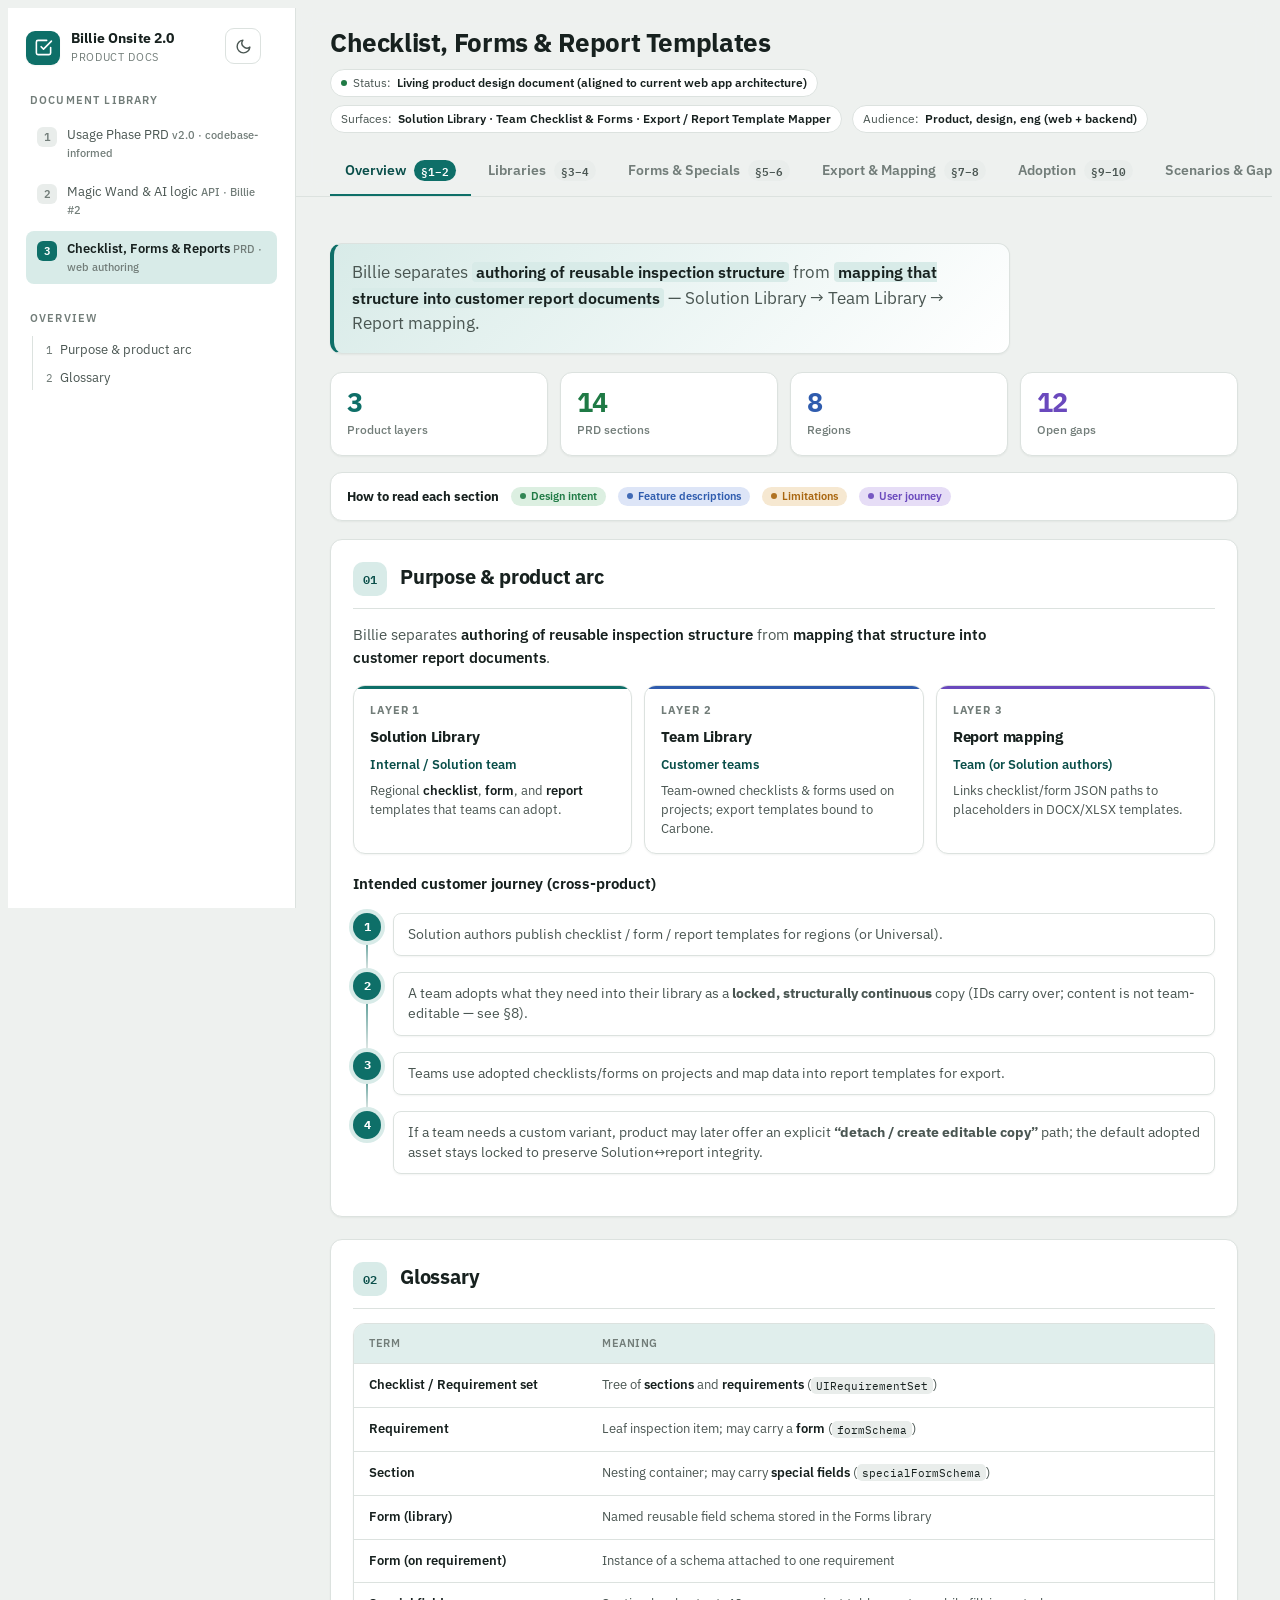
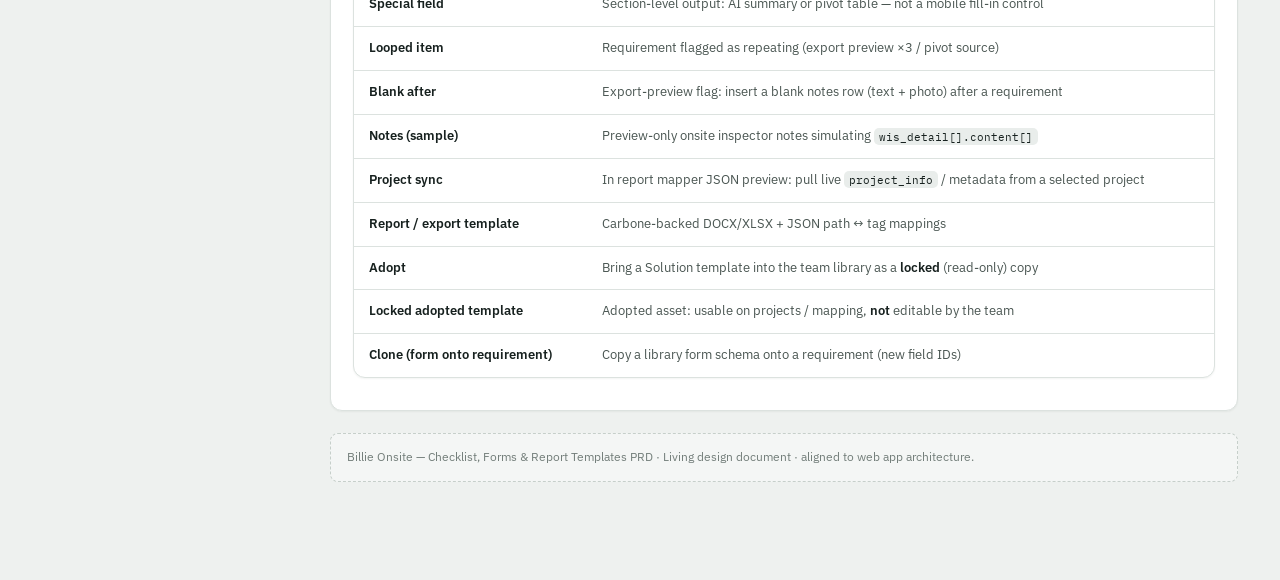
==== Checklist-Forms-Report-Templates-PRD.html @ 7c411087 "Add Checklist, Forms & Report Templates PRD with visual polish. Wire the new authoring PRD into the " ====
<!doctype html>
<html lang="en">
<head>
<meta charset="utf-8">
<meta name="viewport" content="width=device-width, initial-scale=1">
<title>Checklist, Forms &amp; Report Templates PRD — Billie Onsite</title>
<link rel="preconnect" href="https://fonts.googleapis.com">
<link rel="preconnect" href="https://fonts.gstatic.com" crossorigin>
<link rel="stylesheet" href="https://fonts.googleapis.com/css2?family=IBM+Plex+Sans:wght@400;500;600;700&family=IBM+Plex+Mono:wght@400;500;600&display=swap">
<style>
            :root {
                --ground: #eef1ef;
                --surface: #ffffff;
                --surface-2: #f4f6f5;
                --surface-3: #e9edeb;
                --ink: #17211f;
                --ink-2: #4a5652;
                --ink-3: #727d79;
                --border: #dce2df;
                --border-strong: #c6cfca;
                --accent: #0e6f68;
                --accent-ink: #0a4f4a;
                --accent-soft: #d8ebe8;
                --ok: #1f7a45;
                --ok-soft: #dcefe1;
                --warn: #a9660f;
                --warn-soft: #f6e8d1;
                --gap: #b1382f;
                --gap-soft: #f5dbd6;
                --future: #2f5cae;
                --future-soft: #dde5f7;
                --open: #6a49bd;
                --open-soft: #e6ddf6;
                --p0: #17211f;
                --p0-ink: #ffffff;
                --shadow: 0 1px 2px rgba(20, 30, 28, 0.06), 0 8px 24px -14px rgba(20, 30, 28, 0.22);
                --shadow-sm: 0 1px 2px rgba(20, 30, 28, 0.05);
                --radius: 12px;
                --radius-sm: 8px;
                --mono: "IBM Plex Mono", ui-monospace, SFMono-Regular, Menlo, monospace;
                --sans: "IBM Plex Sans", system-ui, -apple-system, Segoe UI, Roboto, sans-serif;
            }
            @media (prefers-color-scheme: dark) {
                :root:not([data-theme="light"]) {
                    --ground: #0d1312;
                    --surface: #141c1a;
                    --surface-2: #19221f;
                    --surface-3: #212c29;
                    --ink: #e9efec;
                    --ink-2: #a7b2ae;
                    --ink-3: #7b8681;
                    --border: #26312e;
                    --border-strong: #354441;
                    --accent: #43b9af;
                    --accent-ink: #7fd7cf;
                    --accent-soft: #123331;
                    --ok: #4fbf7d;
                    --ok-soft: #12281c;
                    --warn: #d69a3d;
                    --warn-soft: #2a1f0d;
                    --gap: #e06a60;
                    --gap-soft: #2c1512;
                    --future: #7099e8;
                    --future-soft: #121d31;
                    --open: #a488e6;
                    --open-soft: #1b1430;
                    --p0: #e9efec;
                    --p0-ink: #0d1312;
                    --shadow: 0 1px 2px rgba(0, 0, 0, 0.4), 0 10px 30px -16px rgba(0, 0, 0, 0.7);
                    --shadow-sm: 0 1px 2px rgba(0, 0, 0, 0.35);
                }
            }
            :root[data-theme="dark"] {
                --ground: #0d1312;
                --surface: #141c1a;
                --surface-2: #19221f;
                --surface-3: #212c29;
                --ink: #e9efec;
                --ink-2: #a7b2ae;
                --ink-3: #7b8681;
                --border: #26312e;
                --border-strong: #354441;
                --accent: #43b9af;
                --accent-ink: #7fd7cf;
                --accent-soft: #123331;
                --ok: #4fbf7d;
                --ok-soft: #12281c;
                --warn: #d69a3d;
                --warn-soft: #2a1f0d;
                --gap: #e06a60;
                --gap-soft: #2c1512;
                --future: #7099e8;
                --future-soft: #121d31;
                --open: #a488e6;
                --open-soft: #1b1430;
                --p0: #e9efec;
                --p0-ink: #0d1312;
                --shadow: 0 1px 2px rgba(0, 0, 0, 0.4), 0 10px 30px -16px rgba(0, 0, 0, 0.7);
                --shadow-sm: 0 1px 2px rgba(0, 0, 0, 0.35);
            }

            * {
                box-sizing: border-box;
            }
            body {
                background: var(--ground);
                color: var(--ink);
                font-family: var(--sans);
                line-height: 1.55;
                -webkit-font-smoothing: antialiased;
                font-size: 15px;
            }
            a {
                color: var(--accent-ink);
                text-decoration: none;
            }
            a:hover {
                text-decoration: underline;
            }
            :focus-visible {
                outline: 2px solid var(--accent);
                outline-offset: 2px;
                border-radius: 4px;
            }

            /* ---------- App shell ---------- */
            .app {
                display: grid;
                grid-template-columns: 288px minmax(0, 1fr);
                min-height: 100vh;
            }

            .sidebar {
                position: sticky;
                top: 0;
                height: 100vh;
                overflow: auto;
                background: var(--surface);
                border-right: 1px solid var(--border);
                padding: 22px 18px 40px;
                display: flex;
                flex-direction: column;
                gap: 26px;
            }
            .brand {
                display: flex;
                align-items: center;
                gap: 11px;
            }
            .brand__mark {
                width: 34px;
                height: 34px;
                border-radius: 9px;
                background: var(--accent);
                color: #fff;
                display: grid;
                place-items: center;
                flex: none;
                box-shadow: var(--shadow-sm);
            }
            .brand__mark svg {
                width: 19px;
                height: 19px;
            }
            .brand__name {
                font-weight: 700;
                font-size: 14px;
                letter-spacing: 0.01em;
                line-height: 1.2;
            }
            .brand__sub {
                font-size: 11px;
                color: var(--ink-3);
                letter-spacing: 0.06em;
                text-transform: uppercase;
                margin-top: 2px;
            }

            .rail-label {
                font-size: 10.5px;
                letter-spacing: 0.11em;
                text-transform: uppercase;
                color: var(--ink-3);
                font-weight: 600;
                margin: 0 0 9px 4px;
            }

            .doc-list {
                list-style: none;
                margin: 0;
                padding: 0;
                display: flex;
                flex-direction: column;
                gap: 4px;
            }
            .doc-item {
                display: flex;
                gap: 10px;
                align-items: flex-start;
                padding: 9px 11px;
                border-radius: var(--radius-sm);
                color: var(--ink-2);
                font-size: 13px;
                line-height: 1.35;
                cursor: default;
            }
            .doc-item.is-active {
                background: var(--accent-soft);
                color: var(--ink);
                font-weight: 600;
            }
            .doc-item.is-active .doc-item__idx {
                background: var(--accent);
                color: #fff;
            }
            .doc-item.is-placeholder {
                color: var(--ink-3);
                opacity: 0.75;
            }
            .doc-item__idx {
                width: 20px;
                height: 20px;
                border-radius: 6px;
                background: var(--surface-3);
                color: var(--ink-3);
                font-size: 11px;
                font-weight: 600;
                display: grid;
                place-items: center;
                flex: none;
                margin-top: 1px;
            }
            .doc-item__meta {
                font-size: 11px;
                color: var(--ink-3);
                font-weight: 500;
                margin-top: 2px;
            }

            .outline {
                list-style: none;
                margin: 0;
                padding: 0;
                display: flex;
                flex-direction: column;
                gap: 1px;
                border-left: 1px solid var(--border);
                margin-left: 6px;
            }
            .outline a {
                display: block;
                padding: 5px 12px;
                font-size: 12.5px;
                color: var(--ink-2);
                border-left: 2px solid transparent;
                margin-left: -1px;
                line-height: 1.35;
            }
            .outline a:hover {
                color: var(--ink);
                text-decoration: none;
            }
            .outline a.is-current {
                color: var(--accent-ink);
                border-left-color: var(--accent);
                font-weight: 600;
            }
            .outline a .o-num {
                color: var(--ink-3);
                font-family: var(--mono);
                font-size: 11px;
                margin-right: 7px;
            }

            /* ---------- Main column ---------- */
            .main {
                min-width: 0;
                display: flex;
                flex-direction: column;
            }
            .topbar {
                position: sticky;
                top: 0;
                z-index: 20;
                background: color-mix(in srgb, var(--ground) 82%, transparent);
                backdrop-filter: saturate(1.4) blur(10px);
                border-bottom: 1px solid var(--border);
            }
            .topbar__inner {
                max-width: 1080px;
                margin: 0 auto;
                padding: 20px 34px 0;
            }
            .doc-title {
                font-size: 26px;
                font-weight: 700;
                letter-spacing: -0.015em;
                line-height: 1.12;
                text-wrap: balance;
                margin: 0;
            }
            .doc-meta {
                display: flex;
                flex-wrap: wrap;
                gap: 8px 10px;
                margin-top: 12px;
                align-items: center;
            }
            .meta-chip {
                font-size: 11.5px;
                color: var(--ink-2);
                background: var(--surface);
                border: 1px solid var(--border);
                padding: 4px 10px;
                border-radius: 999px;
                display: inline-flex;
                gap: 6px;
                align-items: center;
            }
            .meta-chip b {
                color: var(--ink);
                font-weight: 600;
            }
            .meta-chip .dot {
                width: 6px;
                height: 6px;
                border-radius: 50%;
                background: var(--ok);
            }

            .theme-toggle {
                position: absolute;
                top: 20px;
                right: 34px;
                width: 36px;
                height: 36px;
                border-radius: 9px;
                border: 1px solid var(--border);
                background: var(--surface);
                color: var(--ink-2);
                cursor: pointer;
                display: grid;
                place-items: center;
            }
            .theme-toggle:hover {
                color: var(--ink);
                border-color: var(--border-strong);
            }
            .theme-toggle svg {
                width: 17px;
                height: 17px;
            }

            .tabs {
                display: flex;
                gap: 2px;
                max-width: 1080px;
                margin: 16px auto 0;
                padding: 0 34px;
                overflow-x: auto;
                scrollbar-width: none;
            }
            .tabs::-webkit-scrollbar {
                display: none;
            }
            .tab {
                appearance: none;
                background: none;
                border: none;
                font-family: inherit;
                cursor: pointer;
                white-space: nowrap;
                padding: 11px 15px 13px;
                font-size: 13.5px;
                font-weight: 600;
                color: var(--ink-3);
                border-bottom: 2.5px solid transparent;
                display: flex;
                align-items: center;
                gap: 8px;
            }
            .tab:hover {
                color: var(--ink-2);
            }
            .tab.is-active {
                color: var(--accent-ink);
                border-bottom-color: var(--accent);
            }
            .tab__badge {
                font-family: var(--mono);
                font-size: 10.5px;
                font-weight: 600;
                background: var(--surface-3);
                color: var(--ink-2);
                padding: 1px 7px;
                border-radius: 999px;
            }
            .tab.is-active .tab__badge {
                background: var(--accent);
                color: #fff;
            }

            .content {
                max-width: 1080px;
                margin: 0 auto;
                padding: 30px 34px 90px;
                width: 100%;
            }
            .panel {
                display: none;
                animation: fade 0.25s ease;
            }
            .panel.is-active {
                display: block;
            }
            @keyframes fade {
                from {
                    opacity: 0;
                    transform: translateY(4px);
                }
                to {
                    opacity: 1;
                    transform: none;
                }
            }
            @media (prefers-reduced-motion: reduce) {
                .panel,
                .panel.is-active {
                    animation: none;
                }
            }

            /* ---------- Section blocks ---------- */
            .sec {
                margin: 0 0 34px;
                scroll-margin-top: 150px;
            }
            .sec__head {
                display: flex;
                gap: 13px;
                align-items: baseline;
                margin-bottom: 6px;
            }
            .sec__num {
                font-family: var(--mono);
                font-size: 13px;
                font-weight: 600;
                color: var(--accent);
                flex: none;
                padding-top: 2px;
                min-width: 26px;
            }
            .sec h2 {
                font-size: 20px;
                font-weight: 700;
                letter-spacing: -0.01em;
                margin: 0;
                line-height: 1.2;
                text-wrap: balance;
            }
            .sec h3 {
                font-size: 15.5px;
                font-weight: 600;
                margin: 22px 0 8px;
                color: var(--ink);
                letter-spacing: -0.005em;
            }
            .sec h3 .h3num {
                font-family: var(--mono);
                font-size: 12px;
                color: var(--ink-3);
                margin-right: 8px;
            }
            .sec p {
                margin: 9px 0;
                color: var(--ink-2);
                max-width: 74ch;
            }
            .sec p strong,
            .sec li strong {
                color: var(--ink);
                font-weight: 600;
            }
            .sec ul {
                margin: 9px 0;
                padding-left: 20px;
                color: var(--ink-2);
                max-width: 74ch;
            }
            .sec ul li {
                margin: 5px 0;
            }
            .lead {
                font-size: 16px;
                color: var(--ink-2);
                max-width: 74ch;
            }
            em {
                color: var(--ink);
                font-style: normal;
                font-weight: 600;
                background: var(--accent-soft);
                padding: 0 4px;
                border-radius: 4px;
                font-size: 0.94em;
            }

            .divider {
                height: 1px;
                background: var(--border);
                border: none;
                margin: 34px 0;
            }

            /* callout */
            .callout {
                border: 1px solid var(--border);
                border-left: 3px solid var(--accent);
                background: var(--surface);
                border-radius: var(--radius-sm);
                padding: 13px 16px;
                margin: 14px 0;
                font-size: 13.5px;
                color: var(--ink-2);
            }
            .callout.is-warn {
                border-left-color: var(--warn);
            }
            .callout.is-open {
                border-left-color: var(--open);
            }
            .callout .co-label {
                font-size: 11px;
                letter-spacing: 0.08em;
                text-transform: uppercase;
                font-weight: 700;
                color: var(--ink);
                display: block;
                margin-bottom: 3px;
            }
            .callout.is-warn .co-label {
                color: var(--warn);
            }
            .callout.is-open .co-label {
                color: var(--open);
            }

            /* pills */
            .pill {
                display: inline-flex;
                align-items: center;
                gap: 5px;
                font-size: 11.5px;
                font-weight: 600;
                line-height: 1;
                padding: 4px 9px;
                border-radius: 999px;
                white-space: nowrap;
                font-family: var(--sans);
            }
            .pill::before {
                content: "";
                width: 6px;
                height: 6px;
                border-radius: 50%;
                background: currentColor;
                opacity: 0.9;
            }
            .pill--ok {
                background: var(--ok-soft);
                color: var(--ok);
            }
            .pill--warn {
                background: var(--warn-soft);
                color: var(--warn);
            }
            .pill--gap {
                background: var(--gap-soft);
                color: var(--gap);
            }
            .pill--future {
                background: var(--future-soft);
                color: var(--future);
            }
            .pill--open {
                background: var(--open-soft);
                color: var(--open);
            }
            .pill--neutral {
                background: var(--surface-3);
                color: var(--ink-2);
            }
            .pill--neutral::before {
                opacity: 0.5;
            }

            /* tables */
            .tbl-wrap {
                overflow-x: auto;
                border: 1px solid var(--border);
                border-radius: var(--radius);
                margin: 14px 0;
                background: var(--surface);
                box-shadow: var(--shadow-sm);
            }
            table {
                border-collapse: collapse;
                width: 100%;
                font-size: 13px;
                min-width: 520px;
            }
            thead th {
                text-align: left;
                font-weight: 600;
                font-size: 11px;
                letter-spacing: 0.05em;
                text-transform: uppercase;
                color: var(--ink-3);
                padding: 11px 15px;
                background: var(--surface-2);
                border-bottom: 1px solid var(--border);
                white-space: nowrap;
                position: sticky;
                top: 0;
            }
            tbody td {
                padding: 12px 15px;
                border-bottom: 1px solid var(--border);
                color: var(--ink-2);
                vertical-align: top;
                line-height: 1.45;
            }
            tbody tr:last-child td {
                border-bottom: none;
            }
            tbody tr:hover td {
                background: var(--surface-2);
            }
            td strong,
            td b {
                color: var(--ink);
                font-weight: 600;
            }
            .td-key {
                font-weight: 600;
                color: var(--ink);
                white-space: nowrap;
            }
            .num-cell {
                font-family: var(--mono);
                font-size: 12px;
                color: var(--ink-3);
                text-align: right;
                font-variant-numeric: tabular-nums;
            }
            code,
            .mono {
                font-family: var(--mono);
                font-size: 0.86em;
                background: var(--surface-3);
                padding: 1.5px 5px;
                border-radius: 5px;
                color: var(--ink);
                word-break: break-word;
            }
            td code {
                white-space: nowrap;
            }

            /* two-column target vs current */
            .tc-grid {
                display: grid;
                gap: 12px;
                grid-template-columns: repeat(auto-fit, minmax(240px, 1fr));
                margin: 14px 0;
            }
            .tc-box {
                border: 1px solid var(--border);
                border-radius: var(--radius-sm);
                padding: 13px 15px;
                background: var(--surface);
            }
            .tc-box h4 {
                margin: 0 0 7px;
                font-size: 11px;
                letter-spacing: 0.07em;
                text-transform: uppercase;
                color: var(--ink-3);
                font-weight: 700;
            }
            .tc-box.is-target {
                border-top: 2px solid var(--accent);
            }
            .tc-box.is-current {
                border-top: 2px solid var(--warn);
            }
            .tc-box p {
                margin: 0;
                font-size: 13px;
            }

            /* stat row */
            .stat-row {
                display: grid;
                gap: 12px;
                grid-template-columns: repeat(auto-fit, minmax(150px, 1fr));
                margin: 16px 0;
            }
            .stat {
                background: var(--surface);
                border: 1px solid var(--border);
                border-radius: var(--radius);
                padding: 15px 16px;
                box-shadow: var(--shadow-sm);
            }
            .stat__n {
                font-size: 27px;
                font-weight: 700;
                letter-spacing: -0.02em;
                line-height: 1;
                font-variant-numeric: tabular-nums;
            }
            .stat__l {
                font-size: 12px;
                color: var(--ink-3);
                margin-top: 6px;
                font-weight: 500;
            }
            .stat--ok .stat__n {
                color: var(--ok);
            }
            .stat--warn .stat__n {
                color: var(--warn);
            }
            .stat--gap .stat__n {
                color: var(--gap);
            }
            .stat--future .stat__n {
                color: var(--future);
            }
            .stat--open .stat__n {
                color: var(--open);
            }
            .stat--accent .stat__n {
                color: var(--accent);
            }

            /* ---------- Flow diagram ---------- */
            .flow {
                display: flex;
                gap: 0;
                overflow-x: auto;
                padding: 6px 2px 16px;
                margin: 16px 0;
            }
            .flow-stage {
                flex: none;
                width: 210px;
                padding: 0 16px;
                border-right: 1px dashed var(--border);
                position: relative;
            }
            .flow-stage:last-child {
                border-right: none;
            }
            .flow-stage__t {
                font-size: 11px;
                letter-spacing: 0.07em;
                text-transform: uppercase;
                font-weight: 700;
                color: var(--accent);
                margin-bottom: 12px;
                height: 16px;
            }
            .flow-nodes {
                display: flex;
                flex-direction: column;
                gap: 0;
            }
            .node {
                background: var(--surface);
                border: 1px solid var(--border-strong);
                border-radius: 9px;
                padding: 9px 11px;
                font-size: 12px;
                font-weight: 500;
                color: var(--ink);
                box-shadow: var(--shadow-sm);
                line-height: 1.3;
                position: relative;
            }
            .node small {
                display: block;
                font-family: var(--mono);
                font-size: 9.5px;
                color: var(--ink-3);
                margin-top: 2px;
                font-weight: 400;
            }
            .node--ai {
                border-color: var(--open);
                background: var(--open-soft);
            }
            .node--pub {
                border-color: var(--accent);
                background: var(--accent-soft);
            }
            .node--branch {
                border-style: dashed;
            }
            .n-arrow {
                height: 18px;
                display: grid;
                place-items: center;
                color: var(--ink-3);
            }
            .n-arrow::before {
                content: "↓";
                font-size: 14px;
            }
            .n-split {
                font-size: 10px;
                color: var(--ink-3);
                text-align: center;
                padding: 4px 0 2px;
                font-style: italic;
            }

            /* legend */
            .legend {
                display: flex;
                flex-wrap: wrap;
                align-items: center;
                gap: 8px 12px;
                margin: 10px 0 18px;
                padding: 14px 16px;
                background: var(--surface);
                border: 1px solid var(--border);
                border-radius: var(--radius);
                box-shadow: var(--shadow-sm);
                font-size: 12.5px;
                color: var(--ink-2);
            }
            .legend .pill {
                font-size: 11px;
            }

            /* ---------- Test cases ---------- */
            .tc-toolbar {
                position: sticky;
                top: 150px;
                z-index: 10;
                background: var(--ground);
                padding: 14px 0 16px;
                margin-bottom: 8px;
                display: flex;
                flex-wrap: wrap;
                gap: 12px;
                align-items: center;
            }
            .filter-grp {
                display: flex;
                gap: 4px;
                background: var(--surface);
                border: 1px solid var(--border);
                border-radius: 9px;
                padding: 3px;
            }
            .filter-btn {
                appearance: none;
                border: none;
                background: none;
                font-family: inherit;
                font-size: 12px;
                font-weight: 600;
                color: var(--ink-3);
                padding: 6px 12px;
                border-radius: 6px;
                cursor: pointer;
            }
            .filter-btn:hover {
                color: var(--ink);
            }
            .filter-btn.is-on {
                background: var(--accent);
                color: #fff;
            }
            .search {
                flex: 1;
                min-width: 180px;
                position: relative;
            }
            .search input {
                width: 100%;
                font-family: inherit;
                font-size: 13px;
                color: var(--ink);
                background: var(--surface);
                border: 1px solid var(--border);
                border-radius: 9px;
                padding: 9px 12px 9px 34px;
            }
            .search input::placeholder {
                color: var(--ink-3);
            }
            .search svg {
                position: absolute;
                left: 11px;
                top: 50%;
                transform: translateY(-50%);
                width: 15px;
                height: 15px;
                color: var(--ink-3);
            }
            .tc-count {
                font-size: 12px;
                color: var(--ink-3);
                font-weight: 500;
                white-space: nowrap;
            }

            .tc-group {
                margin: 26px 0 8px;
            }
            .tc-group__t {
                font-size: 14px;
                font-weight: 700;
                color: var(--ink);
                display: flex;
                align-items: center;
                gap: 10px;
                margin: 0 0 4px;
                letter-spacing: -0.005em;
            }
            .tc-group__t .g-num {
                font-family: var(--mono);
                font-size: 12px;
                color: var(--accent);
                font-weight: 600;
            }

            .tc-list {
                display: grid;
                gap: 12px;
                margin-top: 14px;
            }
            .tc-card {
                border: 1px solid var(--border);
                border-radius: var(--radius);
                background: var(--surface);
                box-shadow: var(--shadow-sm);
                overflow: hidden;
            }
            .tc-card__top {
                display: flex;
                gap: 12px;
                align-items: flex-start;
                padding: 14px 16px;
                cursor: pointer;
                user-select: none;
            }
            .tc-card__top:hover {
                background: var(--surface-2);
            }
            .tc-prio {
                font-family: var(--mono);
                font-size: 11px;
                font-weight: 600;
                padding: 3px 8px;
                border-radius: 6px;
                flex: none;
                line-height: 1.2;
                margin-top: 1px;
            }
            .tc-prio.P0 {
                background: var(--p0);
                color: var(--p0-ink);
            }
            .tc-prio.P1 {
                background: var(--warn-soft);
                color: var(--warn);
            }
            .tc-prio.P2 {
                background: var(--future-soft);
                color: var(--future);
            }
            .tc-id {
                font-family: var(--mono);
                font-size: 12px;
                color: var(--ink-3);
                font-weight: 500;
            }
            .tc-hd {
                flex: 1;
                min-width: 0;
            }
            .tc-name {
                font-size: 13.5px;
                font-weight: 600;
                color: var(--ink);
                margin: 2px 0 0;
                line-height: 1.35;
            }
            .tc-tags {
                display: flex;
                gap: 6px;
                flex-wrap: wrap;
                margin-top: 7px;
            }
            .tc-chev {
                flex: none;
                color: var(--ink-3);
                transition: transform 0.2s;
                margin-top: 3px;
            }
            .tc-card.is-open .tc-chev {
                transform: rotate(90deg);
            }
            .tc-body {
                display: none;
                padding: 0 16px 16px;
                border-top: 1px solid var(--border);
                margin-top: -1px;
            }
            .tc-card.is-open .tc-body {
                display: block;
            }
            .tc-body dl {
                display: grid;
                grid-template-columns: auto 1fr;
                gap: 4px 16px;
                margin: 14px 0 0;
                font-size: 13px;
            }
            .tc-body dt {
                font-size: 11px;
                letter-spacing: 0.05em;
                text-transform: uppercase;
                color: var(--ink-3);
                font-weight: 700;
                padding-top: 3px;
            }
            .tc-body dd {
                margin: 0;
                color: var(--ink-2);
            }
            .tc-body ol {
                margin: 0;
                padding-left: 18px;
                color: var(--ink-2);
            }
            .tc-body ol li {
                margin: 3px 0;
            }
            .tc-exp {
                color: var(--ink);
                font-weight: 500;
            }
            .tc-cur {
                display: block;
                margin-top: 8px;
                padding: 9px 12px;
                background: var(--warn-soft);
                border-radius: 7px;
                font-size: 12.5px;
                color: var(--ink);
            }
            .tc-cur b {
                color: var(--warn);
            }
            .tc-empty {
                text-align: center;
                padding: 50px 20px;
                color: var(--ink-3);
            }

            footer {
                border-top: 1px solid var(--border);
                padding: 22px 0 0;
                margin-top: 30px;
                font-size: 12px;
                color: var(--ink-3);
            }

            /* ---------- responsive ---------- */
            @media (max-width: 900px) {
                .app {
                    grid-template-columns: 1fr;
                }
                .sidebar {
                    position: static;
                    height: auto;
                    flex-direction: row;
                    flex-wrap: wrap;
                    align-items: center;
                    gap: 16px;
                    border-right: none;
                    border-bottom: 1px solid var(--border);
                    padding: 14px 20px;
                }
                .sidebar__docs,
                .sidebar__outline {
                    display: none;
                }
                .brand {
                    flex: 1;
                }
                .topbar__inner,
                .tabs,
                .content {
                    padding-left: 20px;
                    padding-right: 20px;
                }
                .theme-toggle {
                    position: static;
                }
                .sidebar .theme-toggle {
                    margin-left: auto;
                }
                .tc-toolbar {
                    top: 0;
                }
            }
            @media (max-width: 560px) {
                .doc-title {
                    font-size: 22px;
                }
                .content {
                    padding-top: 22px;
                }
            }
        </style>

<style>
  pre.code{margin:14px 0;padding:14px 16px;background:var(--surface);border:1px solid var(--border);border-radius:var(--radius-sm);
    overflow-x:auto;font-family:var(--mono);font-size:12px;line-height:1.5;color:var(--ink);box-shadow:var(--shadow-sm)}
  .sec h4{font-weight:650}

  /* ----- Readability enhancements for this PRD ----- */
  .panel > .lead {
    font-size: 16.5px;
    max-width: 68ch;
    padding: 16px 18px;
    background: linear-gradient(135deg, var(--accent-soft), var(--surface));
    border: 1px solid var(--border);
    border-left: 4px solid var(--accent);
    border-radius: var(--radius);
    box-shadow: var(--shadow-sm);
  }
  .sec {
    background: var(--surface);
    border: 1px solid var(--border);
    border-radius: var(--radius);
    padding: 22px 22px 18px;
    box-shadow: var(--shadow-sm);
    margin-bottom: 22px;
  }
  .sec > .hr, .sec > hr.divider {
    display: none;
  }
  .sec__head {
    padding-bottom: 12px;
    margin-bottom: 14px;
    border-bottom: 1px solid var(--border);
  }
  .sec__num {
    width: 34px;
    height: 34px;
    min-width: 34px;
    border-radius: 10px;
    background: var(--accent-soft);
    color: var(--accent-ink);
    display: grid;
    place-items: center;
    padding-top: 0;
    font-size: 12px;
  }
  .subsec {
    margin: 14px 0;
    padding: 14px 16px 12px;
    border-radius: var(--radius-sm);
    border: 1px solid var(--border);
    background: var(--surface-2);
  }
  .subsec > h3:first-child {
    margin-top: 0;
    display: flex;
    align-items: center;
    gap: 8px;
    flex-wrap: wrap;
  }
  .subsec > h3:first-child::before {
    content: "";
    width: 8px;
    height: 8px;
    border-radius: 999px;
    flex: none;
    background: currentColor;
    opacity: 0.55;
  }
  .subsec--intent > h3:first-child { color: var(--ok); }
  .subsec--features > h3:first-child { color: var(--future); }
  .subsec--limits > h3:first-child { color: var(--warn); }
  .subsec--journey > h3:first-child { color: var(--open); }
  .subsec > h3:first-child .h3num {
    color: inherit;
  }
  .subsec--intent {
    border-left: 4px solid var(--ok);
    background: color-mix(in srgb, var(--ok-soft) 55%, var(--surface));
  }
  .subsec--features {
    border-left: 4px solid var(--future);
    background: color-mix(in srgb, var(--future-soft) 45%, var(--surface));
  }
  .subsec--limits {
    border-left: 4px solid var(--warn);
    background: color-mix(in srgb, var(--warn-soft) 50%, var(--surface));
  }
  .subsec--journey {
    border-left: 4px solid var(--open);
    background: color-mix(in srgb, var(--open-soft) 45%, var(--surface));
  }
  .subsec h3 .h3num {
    opacity: 0.85;
  }
  .layer-grid {
    display: grid;
    gap: 12px;
    grid-template-columns: repeat(auto-fit, minmax(220px, 1fr));
    margin: 16px 0 8px;
  }
  .layer-card {
    position: relative;
    background: var(--surface);
    border: 1px solid var(--border);
    border-radius: var(--radius);
    padding: 16px 16px 14px;
    box-shadow: var(--shadow-sm);
    overflow: hidden;
  }
  .layer-card::before {
    content: "";
    position: absolute;
    inset: 0 0 auto 0;
    height: 3px;
    background: var(--accent);
  }
  .layer-card:nth-child(2)::before { background: var(--future); }
  .layer-card:nth-child(3)::before { background: var(--open); }
  .layer-card__kicker {
    font-size: 11px;
    font-weight: 700;
    letter-spacing: 0.08em;
    text-transform: uppercase;
    color: var(--ink-3);
    margin-bottom: 6px;
  }
  .layer-card h3.layer-card__title {
    font-size: 15px;
    font-weight: 700;
    margin: 0 0 6px;
    color: var(--ink);
    letter-spacing: -0.01em;
  }
  .layer-card__who {
    font-size: 12.5px;
    color: var(--accent-ink);
    font-weight: 600;
    margin: 0 0 8px;
  }
  .layer-card p {
    margin: 0;
    font-size: 13px;
    color: var(--ink-2);
    line-height: 1.45;
  }
  .journey-rail {
    display: grid;
    gap: 0;
    margin: 18px 0 8px;
    counter-reset: step;
  }
  .journey-step {
    display: grid;
    grid-template-columns: 28px 1fr;
    gap: 12px;
    align-items: start;
    padding: 0 0 16px 0;
    position: relative;
  }
  .journey-step:not(:last-child)::before {
    content: "";
    position: absolute;
    left: 13px;
    top: 26px;
    bottom: 0;
    width: 2px;
    background: linear-gradient(to bottom, var(--accent), var(--border));
    opacity: 0.7;
  }
  .journey-step__n {
    width: 28px;
    height: 28px;
    border-radius: 999px;
    background: var(--accent);
    color: #fff;
    font-family: var(--mono);
    font-size: 12px;
    font-weight: 700;
    display: grid;
    place-items: center;
    position: relative;
    z-index: 1;
    box-shadow: 0 0 0 4px var(--accent-soft);
  }
  .journey-step__body {
    background: var(--surface);
    border: 1px solid var(--border);
    border-radius: var(--radius-sm);
    padding: 11px 14px;
    font-size: 13.5px;
    color: var(--ink-2);
    line-height: 1.45;
    box-shadow: var(--shadow-sm);
  }
  .sec ul, .sec ol, .subsec ul, .subsec ol {
    margin: 8px 0 10px;
  }
  .sec li, .subsec li {
    margin: 5px 0;
  }
  .tbl-wrap {
    margin: 12px 0 14px;
    box-shadow: var(--shadow-sm);
  }
  .tbl-wrap table thead th {
    background: color-mix(in srgb, var(--accent-soft) 70%, var(--surface-2));
  }
  .callout {
    box-shadow: var(--shadow-sm);
  }
  .kicker-row {
    display: flex;
    flex-wrap: wrap;
    gap: 8px;
    margin: 4px 0 14px;
  }
  footer {
    margin-top: 8px;
    padding: 14px 16px;
    border-radius: var(--radius-sm);
    background: var(--surface-2);
    border: 1px dashed var(--border-strong);
  }

  /* Scenario / gap / success list cards */
  .scenario-card, .gap-card, .ok-card {
    margin: 10px 0;
    padding: 12px 14px 10px;
    border-radius: var(--radius-sm);
    border: 1px solid var(--border);
    background: var(--surface-2);
  }
  .scenario-card {
    border-left: 4px solid var(--accent);
  }
  .gap-card {
    border-left: 4px solid var(--open);
    background: color-mix(in srgb, var(--open-soft) 40%, var(--surface));
  }
  .ok-card {
    border-left: 4px solid var(--ok);
    background: color-mix(in srgb, var(--ok-soft) 40%, var(--surface));
  }
  .scenario-card > h3:first-child,
  .gap-card > h3:first-child {
    margin-top: 0;
  }
  .gap-list, .ok-list {
    list-style: none;
    padding: 0;
    margin: 8px 0 0;
    display: grid;
    gap: 8px;
  }
  .gap-list > li, .ok-list > li {
    margin: 0;
    padding: 11px 13px;
    border-radius: var(--radius-sm);
    border: 1px solid var(--border);
    background: var(--surface);
    box-shadow: var(--shadow-sm);
    font-size: 13.5px;
    color: var(--ink-2);
    line-height: 1.45;
  }
  .gap-list > li {
    border-left: 3px solid var(--open);
  }
  .ok-list > li {
    border-left: 3px solid var(--ok);
  }
  .sec h4 {
    margin: 16px 0 8px;
    padding: 0 0 6px;
    font-size: 13.5px;
    font-weight: 650;
    color: var(--ink);
    border-bottom: 1px dashed var(--border-strong);
    background: transparent;
  }
</style>

</head>

<body>

<div class="app">
  <aside class="sidebar">
    <div class="brand">
      <span class="brand__mark" aria-hidden="true">
        <svg viewBox="0 0 24 24" fill="none" stroke="currentColor" stroke-width="2" stroke-linecap="round" stroke-linejoin="round">
          <path d="M9 11l3 3L22 4"/><path d="M21 12v7a2 2 0 0 1-2 2H5a2 2 0 0 1-2-2V5a2 2 0 0 1 2-2h11"/>
        </svg>
      </span>
      <div>
        <div class="brand__name">Billie Onsite 2.0</div>
        <div class="brand__sub">Product Docs</div>
      </div>
      <button class="theme-toggle" id="themeBtn" aria-label="Toggle dark mode" title="Toggle theme">
        <svg id="themeIcon" viewBox="0 0 24 24" fill="none" stroke="currentColor" stroke-width="2" stroke-linecap="round" stroke-linejoin="round"><circle cx="12" cy="12" r="4"/><path d="M12 2v2M12 20v2M4.9 4.9l1.4 1.4M17.7 17.7l1.4 1.4M2 12h2M20 12h2M4.9 19.1l1.4-1.4M17.7 6.3l1.4-1.4"/></svg>
      </button>
    </div>

    <div class="sidebar__docs">
      <p class="rail-label">Document Library</p>
      <ul class="doc-list">
        <li class="doc-item">
          <a href="Inspection-Usage-Phase-PRD.html" style="display:flex;gap:10px;align-items:flex-start;color:inherit;text-decoration:none;width:100%">
            <span class="doc-item__idx">1</span>
            <span>Usage Phase PRD
              <span class="doc-item__meta">v2.0 · codebase-informed</span>
            </span>
          </a>
        </li>
        <li class="doc-item">
          <a href="Magic-Wand-AI-Logic.html" style="display:flex;gap:10px;align-items:flex-start;color:inherit;text-decoration:none;width:100%">
            <span class="doc-item__idx">2</span>
            <span>Magic Wand &amp; AI logic
              <span class="doc-item__meta">API · Billie #2</span>
            </span>
          </a>
        </li>
        <li class="doc-item is-active">
          <span class="doc-item__idx">3</span>
          <span>Checklist, Forms &amp; Reports
            <span class="doc-item__meta">PRD · web authoring</span>
          </span>
        </li>
      </ul>
    </div>

    <div class="sidebar__outline">
      <p class="rail-label" id="outlineLabel">On This Page</p>
      <ul class="outline" id="outline"></ul>
    </div>
  </aside>

  <div class="main">
    <div class="topbar">
      <div class="topbar__inner">
        <h1 class="doc-title">Checklist, Forms &amp; Report Templates</h1>
        <div class="doc-meta">
          <span class="meta-chip"><span class="dot"></span>Status: <b>Living product design document (aligned to current web app architecture)</b></span>
          <span class="meta-chip">Surfaces: <b>Solution Library · Team Checklist &amp; Forms · Export / Report Template Mapper</b></span>
          <span class="meta-chip">Audience: <b>Product, design, eng (web + backend)</b></span>
        </div>
      </div>
      <nav class="tabs" id="tabs" role="tablist">
        <button class="tab is-active" data-tab="overview" role="tab">Overview <span class="tab__badge">§1–2</span></button><button class="tab" data-tab="libraries" role="tab">Libraries <span class="tab__badge">§3–4</span></button><button class="tab" data-tab="forms" role="tab">Forms & Specials <span class="tab__badge">§5–6</span></button><button class="tab" data-tab="export" role="tab">Export & Mapping <span class="tab__badge">§7–8</span></button><button class="tab" data-tab="adoption" role="tab">Adoption <span class="tab__badge">§9–10</span></button><button class="tab" data-tab="scenarios" role="tab">Scenarios & Gaps <span class="tab__badge">§11–13</span></button><button class="tab" data-tab="appendix" role="tab">Appendix <span class="tab__badge">§14</span></button>
      </nav>
    </div>

    <div class="content">
      <section class="panel is-active" id="panel-overview" role="tabpanel">
<p class="lead" style="margin-bottom:18px">Billie separates <em>authoring of reusable inspection structure</em> from <em>mapping that structure into customer report documents</em> — Solution Library → Team Library → Report mapping.</p>
<div class="stat-row">
          <div class="stat stat--accent"><div class="stat__n">3</div><div class="stat__l">Product layers</div></div>
          <div class="stat stat--ok"><div class="stat__n">14</div><div class="stat__l">PRD sections</div></div>
          <div class="stat stat--future"><div class="stat__n">8</div><div class="stat__l">Regions</div></div>
          <div class="stat stat--open"><div class="stat__n">12</div><div class="stat__l">Open gaps</div></div>
        </div>
<div class="legend">
          <strong style="color:var(--ink)">How to read each section</strong>
          <span class="pill pill--ok">Design intent</span>
          <span class="pill pill--future">Feature descriptions</span>
          <span class="pill pill--warn">Limitations</span>
          <span class="pill pill--open">User journey</span>
        </div>
<div class="sec" id="s-1-purpose-product-arc" data-outline="1 · Purpose &amp; product arc">
<div class="sec__head"><span class="sec__num">01</span><h2>Purpose & product arc</h2></div>
<p>Billie separates <strong>authoring of reusable inspection structure</strong> from <strong>mapping that structure into customer report documents</strong>.</p>
<div class="layer-grid">
  <div class="layer-card">
    <div class="layer-card__kicker">Layer 1</div>
    <h3 class="layer-card__title">Solution Library</h3>
    <div class="layer-card__who">Internal / Solution team</div>
    <p>Regional <strong>checklist</strong>, <strong>form</strong>, and <strong>report</strong> templates that teams can adopt.</p>
  </div>
  <div class="layer-card">
    <div class="layer-card__kicker">Layer 2</div>
    <h3 class="layer-card__title">Team Library</h3>
    <div class="layer-card__who">Customer teams</div>
    <p>Team-owned checklists &amp; forms used on projects; export templates bound to Carbone.</p>
  </div>
  <div class="layer-card">
    <div class="layer-card__kicker">Layer 3</div>
    <h3 class="layer-card__title">Report mapping</h3>
    <div class="layer-card__who">Team (or Solution authors)</div>
    <p>Links checklist/form JSON paths to placeholders in DOCX/XLSX templates.</p>
  </div>
</div>
<p style="font-weight:650;color:var(--ink);margin:18px 0 6px">Intended customer journey (cross-product)</p>
<div class="journey-rail">
  <div class="journey-step"><div class="journey-step__n">1</div><div class="journey-step__body">Solution authors publish checklist / form / report templates for regions (or Universal).</div></div>
  <div class="journey-step"><div class="journey-step__n">2</div><div class="journey-step__body">A team adopts what they need into their library as a <strong>locked, structurally continuous</strong> copy (IDs carry over; content is not team-editable — see §8).</div></div>
  <div class="journey-step"><div class="journey-step__n">3</div><div class="journey-step__body">Teams use adopted checklists/forms on projects and map data into report templates for export.</div></div>
  <div class="journey-step"><div class="journey-step__n">4</div><div class="journey-step__body">If a team needs a custom variant, product may later offer an explicit <strong>“detach / create editable copy”</strong> path; the default adopted asset stays locked to preserve Solution↔report integrity.</div></div>
</div>
</div>
<div class="sec" id="s-2-glossary" data-outline="2 · Glossary">
<div class="sec__head"><span class="sec__num">02</span><h2>Glossary</h2></div>
<div class="tbl-wrap"><table><thead><tr><th>Term</th><th>Meaning</th></tr></thead><tbody><tr><td class="td-key"><strong>Checklist / Requirement set</strong></td><td>Tree of <strong>sections</strong> and <strong>requirements</strong> (<code>UIRequirementSet</code>)</td></tr><tr><td class="td-key"><strong>Requirement</strong></td><td>Leaf inspection item; may carry a <strong>form</strong> (<code>formSchema</code>)</td></tr><tr><td class="td-key"><strong>Section</strong></td><td>Nesting container; may carry <strong>special fields</strong> (<code>specialFormSchema</code>)</td></tr><tr><td class="td-key"><strong>Form (library)</strong></td><td>Named reusable field schema stored in the Forms library</td></tr><tr><td class="td-key"><strong>Form (on requirement)</strong></td><td>Instance of a schema attached to one requirement</td></tr><tr><td class="td-key"><strong>Special field</strong></td><td>Section-level output: AI summary or pivot table — not a mobile fill-in control</td></tr><tr><td class="td-key"><strong>Looped item</strong></td><td>Requirement flagged as repeating (export preview ×3 / pivot source)</td></tr><tr><td class="td-key"><strong>Blank after</strong></td><td>Export-preview flag: insert a blank notes row (text + photo) after a requirement</td></tr><tr><td class="td-key"><strong>Notes (sample)</strong></td><td>Preview-only onsite inspector notes simulating <code>wis_detail[].content[]</code></td></tr><tr><td class="td-key"><strong>Project sync</strong></td><td>In report mapper JSON preview: pull live <code>project_info</code> / metadata from a selected project</td></tr><tr><td class="td-key"><strong>Report / export template</strong></td><td>Carbone-backed DOCX/XLSX + JSON path ↔ tag mappings</td></tr><tr><td class="td-key"><strong>Adopt</strong></td><td>Bring a Solution template into the team library as a <strong>locked</strong> (read-only) copy</td></tr><tr><td class="td-key"><strong>Locked adopted template</strong></td><td>Adopted asset: usable on projects / mapping, <strong>not</strong> editable by the team</td></tr><tr><td class="td-key"><strong>Clone (form onto requirement)</strong></td><td>Copy a library form schema onto a requirement (new field IDs)</td></tr></tbody></table></div>
<hr class="divider">
</div>
<footer>Billie Onsite — Checklist, Forms &amp; Report Templates PRD · Living design document · aligned to web app architecture.</footer>
</section><section class="panel" id="panel-libraries" role="tabpanel">
<div class="sec" id="s-3-solution-library" data-outline="3 · Solution Library">
<div class="sec__head"><span class="sec__num">03</span><h2>Solution Library</h2></div>
<h3><span class="h3num">3.1</span>Design intent</h3>
<p>Solution Library is an <strong>internal catalog</strong>, not an end-customer workspace. It exists to:</p>
<ul><li>Standardize high-quality checklist / form / report starting points across markets.</li><li>Control distribution via <strong>regions</strong> (and Universal).</li><li>Use a real <strong>DRAFT → PUBLISHED → ARCHIVED</strong> lifecycle so teams only see published assets.</li><li>Author templates that, once adopted, remain the <strong>locked blueprint</strong> teams run against.</li></ul>
<p>Access is gated (email allowlist today; product intent is Solution-team-only).</p>
<h3><span class="h3num">3.2</span>Feature descriptions</h3>
<div class="tbl-wrap"><table><thead><tr><th>Sub-library</th><th>Intent</th><th>Maturity (web)</th></tr></thead><tbody><tr><td class="td-key"><strong>Checklist & Forms templates</strong></td><td>Structure + reusable forms</td><td>Full authoring + publish</td></tr><tr><td class="td-key"><strong>Report templates</strong></td><td>Document layout + mappings + linked checklist</td><td>Full authoring + publish</td></tr><tr><td class="td-key"><strong>Tag templates</strong></td><td>Tagging presets</td><td>Shell / lighter</td></tr><tr><td class="td-key"><strong>Knowledge agent templates</strong></td><td>Agent configs</td><td>Shell / lighter</td></tr></tbody></table></div>
<p><strong>Regions:</strong> <code>UNIVERSAL | AU | US | UK | CA | NZ | HK | SG</code>.</p>
<ul><li><strong>Universal</strong> = available to all teams.</li><li>Country-specific templates appear for matching team owner regions (server filters customer catalogs).</li><li>Authors can multi-select regions when creating templates.</li></ul>
<p><strong>Checklist template authoring</strong></p>
<ol style="color:var(--ink-2);padding-left:20px;max-width:74ch"><li>Create template (name, description, regions).</li><li>Edit tree in the shared checklist editor (same UX as team).</li><li>Attach forms to requirements; configure section <strong>Special</strong> fields.</li><li>Save draft or <strong>Publish</strong>.</li></ol>
<p><strong>Form template authoring</strong></p>
<ol style="color:var(--ink-2);padding-left:20px;max-width:74ch"><li>Create named form in Solution Forms catalog (with regions).</li><li>Build fields in the form builder (§5).</li><li>Publish when ready for teams.</li></ol>
<p><strong>Report template authoring</strong></p>
<ol style="color:var(--ink-2);padding-left:20px;max-width:74ch"><li>Create report template (name, regions).</li><li>Open the upload / mapping wizard in Solution mode.</li><li>Optionally bind a checklist template + Carbone template id.</li><li>Map document tags to JSON paths; embed or link checklist JSON + mappings.</li><li>Publish.</li></ol>
<h3><span class="h3num">3.3</span>Limitations</h3>
<ul><li>Tag / Knowledge agent sub-libraries are thinner than Checklist & Report.</li><li>Teams never edit Solution assets in place; customization belongs on the team side (or future detach).</li><li>Publish lifecycle is real for Solution; team-side draft/publish is still partially mocked (§4).</li></ul>
<h3><span class="h3num">3.4</span>User journey expected</h3>
<ol style="color:var(--ink-2);padding-left:20px;max-width:74ch"><li>Solution author opens Solution Library → Checklist & Forms (or Reports).</li><li>Creates a regional draft, builds checklist/forms/special fields (or report mappings).</li><li>Publishes when ready for customer catalogs.</li><li>Later, a team adopts the published asset into Team Library as <strong>locked</strong> and uses it on projects / export.</li></ol>
<hr class="divider">
</div>
<div class="sec" id="s-4-team-checklist-forms-library" data-outline="4 · Team Checklist &amp; Forms Library">
<div class="sec__head"><span class="sec__num">04</span><h2>Team Checklist & Forms Library</h2></div>
<h3><span class="h3num">4.1</span>Design intent</h3>
<p>This is the <strong>customer-owned workspace</strong> for:</p>
<ul><li>Building <strong>team-authored</strong> checklists and forms (fully editable).</li><li>Adopting Solution templates into the team library as <strong>locked</strong> assets for use on projects.</li><li>Maintaining report/export templates bound to Carbone.</li><li>Preparing structure for inspections and for the report mapper’s JSON preview.</li></ul>
<p><strong>Adopted vs authored</strong></p>
<div class="tbl-wrap"><table><thead><tr><th>Origin</th><th>Editability (product intention)</th><th>Why</th></tr></thead><tbody><tr><td class="td-key">Created in Team Library</td><td>Editable</td><td>Team owns the design</td></tr><tr><td class="td-key">Adopted from Solution Library</td><td><strong>Locked / read-only</strong></td><td>Keeps structure & IDs aligned with Solution-authored report mappings; prevents silent drift</td></tr></tbody></table></div>
<div class="callout is-warn"><span class="co-label">Implementation note</span><strong>Implementation note:</strong> Locking may not be fully enforced in the UI yet. Treat read-only adopted templates as <strong>required product behavior</strong>, not optional polish.</div>
<h3><span class="h3num">4.2</span>Feature descriptions</h3>
<p><strong>Checklist structure</strong> — a checklist is a <code>UIRequirementSet</code>:</p>
<ul><li>Ordered <code>checklistItems.ids</code></li><li><code>entities[id]</code> → <code>UIRequirement</code></li><li><strong>SECTION</strong>: nesting + optional <code>specialFormSchema</code></li><li><strong>REQUIREMENT</strong>: inspectable leaf + optional <code>formSchema</code></li><li>Display numbers for humans; <strong>IDs</strong> for the machine contract</li></ul>
<p><strong>Forms on requirements</strong></p>
<ul><li>Requirements hold <strong>what inspectors fill</strong> on mobile (<code>formSchema</code>).</li><li>Forms library holds <strong>named reusable schemas</strong>.</li><li>Authors can: build inline, save to library, or <strong>Clone Form</strong> from library onto a requirement.</li><li>Unchanged clone → attach without duplicating the library entry.</li><li>Edited clone → prompt to save as a <strong>new</strong> library form.</li><li>Cloning onto a requirement <strong>regenerates form id + field/option ids</strong>.</li></ul>
<p><strong>Team publish / draft (current reality)</strong></p>
<div class="tbl-wrap"><table><thead><tr><th>Concept</th><th>Backend today</th><th>Frontend today</th></tr></thead><tbody><tr><td class="td-key">Checklist status</td><td><code>ACTIVE</code> / <code>INACTIVE</code></td><td>Mock DRAFT / PUBLISHED in localStorage</td></tr><tr><td class="td-key">Export template status</td><td><code>ACTIVE</code> / <code>INACTIVE</code></td><td>Similar mock pattern</td></tr></tbody></table></div>
<p>Saving a form from the checklist editor may immediately PUT the checklist so form content isn’t stranded in Redux only.</p>
<h3><span class="h3num">4.3</span>Limitations</h3>
<ul><li>Adopted-template lock may not yet disable editors.</li><li>Team DRAFT/PUBLISHED is UX preview until real lifecycle APIs exist.</li><li>Homepage “publish” mock does not always write full <code>requirementJson</code> as production would.</li></ul>
<h3><span class="h3num">4.4</span>User journey expected</h3>
<p><strong>Team-authored checklist</strong></p>
<ol style="color:var(--ink-2);padding-left:20px;max-width:74ch"><li>Team Checklist & Forms → create checklist → build sections/requirements.</li><li>Open a requirement → Form builder → add fields / clone from library.</li><li>On sections → Special → AI summary / pivots as needed.</li><li>Toggle Looped item / Blank after / Notes where export preview needs them.</li><li>Save / (mock) publish → use on projects or in report mapper.</li></ol>
<p><strong>Adopt from Solution</strong></p>
<ol style="color:var(--ink-2);padding-left:20px;max-width:74ch"><li>Template library → Use checklist or Adopt form.</li><li>Asset appears in team library as <strong>locked</strong>.</li><li>Team uses it on projects / mapping <strong>without</strong> structural edits.</li><li>(Future) Detach only if an editable fork is explicitly required.</li></ol>
<hr class="divider">
</div>
<footer>Billie Onsite — Checklist, Forms &amp; Report Templates PRD · Living design document · aligned to web app architecture.</footer>
</section><section class="panel" id="panel-forms" role="tabpanel">
<div class="sec" id="s-5-form-building-requirement-forms" data-outline="5 · Form building (requirement forms)">
<div class="sec__head"><span class="sec__num">05</span><h2>Form building (requirement forms)</h2></div>
<h3><span class="h3num">5.1</span>Design intent</h3>
<p>Requirement forms are the <strong>inspector input surface</strong>: structured answers collected on mobile for each requirement. Authors compose a small, typed field set per requirement so:</p>
<ul><li>Inspectors get a clear fill UX.</li><li>Report export can project answers into Carbone JSON via <strong>label slugs</strong>.</li><li>Individual fields can <strong>opt into section AI summaries</strong>.</li><li>Forms can be reused via the Forms library without reinventing the schema each time.</li></ul>
<p>Special outputs (AI summary, pivots) are <strong>not</strong> requirement form palette items — they live on sections (§6).</p>
<h3><span class="h3num">5.2</span>Feature descriptions</h3>
<h4 style="margin:16px 0 8px;font-size:14px;color:var(--ink)">Standard field types</h4>
<div class="tbl-wrap"><table><thead><tr><th>Type</th><th>Label in UI</th><th>Description</th><th>Options?</th></tr></thead><tbody><tr><td class="td-key"><code>short_text</code></td><td>Short text</td><td>Single-line answer</td><td>No</td></tr><tr><td class="td-key"><code>long_text</code></td><td>Long text</td><td>Multi-line answer</td><td>No</td></tr><tr><td class="td-key"><code>number</code></td><td>Number</td><td>Numeric value</td><td>No</td></tr><tr><td class="td-key"><code>date</code></td><td>Date</td><td>Calendar date</td><td>No</td></tr><tr><td class="td-key"><code>time</code></td><td>Time</td><td>Time of day</td><td>No</td></tr><tr><td class="td-key"><code>multiple_choice</code></td><td>Multiple choice</td><td>Pick one option</td><td>Yes</td></tr><tr><td class="td-key"><code>checkboxes</code></td><td>Checkboxes</td><td>Pick one or more</td><td>Yes</td></tr><tr><td class="td-key"><code>dropdown</code></td><td>Dropdown</td><td>Select from a list</td><td>Yes</td></tr><tr><td class="td-key"><code>file_upload</code></td><td>File / image</td><td>Upload a file or photo</td><td>No</td></tr><tr><td class="td-key"><code>signature</code></td><td>Signature</td><td>Sign on screen</td><td>No</td></tr></tbody></table></div>
<h4 style="margin:16px 0 8px;font-size:14px;color:var(--ink)">Per-field settings (authoring order)</h4>
<ol style="color:var(--ink-2);padding-left:20px;max-width:74ch"><li><strong>Label</strong> — display name; also drives Carbone <strong>slug</strong> keys in export JSON.</li><li><strong>Placeholder</strong> — empty-state hint in fill UI.</li><li><strong>Smart Description</strong> — authoring hint so AI autofill / generation understands the field.</li><li><strong>Options</strong> — for multiple choice / checkboxes / dropdown (each option has its own id + label).</li><li><strong>Required</strong> — whether the inspector must answer.</li><li><strong>Include in AI summary</strong> — toggle + dropdown of parent-section AI summaries <strong>by label</strong> (see §6).</li></ol>
<h4 style="margin:16px 0 8px;font-size:14px;color:var(--ink)">Form-level controls</h4>
<ul><li><strong>Form name</strong> — required for saving into the Forms library.</li><li>Field list: add from palette, reorder (drag), select, remove, clear all.</li><li><strong>Clone Form</strong> from library onto a requirement.</li><li>Sample answers (<code>formSampleData</code>) and Magic Wand AI fill appear in report-mapper / preview contexts.</li></ul>
<h4 style="margin:16px 0 8px;font-size:14px;color:var(--ink)">Export relationship</h4>
<ul><li>Field answers appear under requirement form objects in export JSON keyed by label slug.</li><li>Pivot header/measure wiring from looped fields is <span class="pill pill--future">Not in this release</span> (concept only).</li></ul>
<h3><span class="h3num">5.3</span>Limitations</h3>
<ul><li>Smart Description is ahead of full runtime autofill parity in some surfaces.</li><li>Renaming a label can break existing Carbone tag mappings (slugs, not UUIDs).</li><li>Cloning onto a requirement always mints new field ids — mappings that keyed by field id must be re-checked.</li><li>Adopted-locked forms should not open in structural edit mode (enforcement may lag).</li><li>File / signature preview fidelity in export JSON is sample-oriented.</li></ul>
<h3><span class="h3num">5.4</span>User journey expected</h3>
<ol style="color:var(--ink-2);padding-left:20px;max-width:74ch"><li>Author opens a requirement → Form (or Forms library → edit form).</li><li>Adds field types from the left palette until the inspection question is covered.</li><li>Sets Label / Placeholder / Smart Description / Options / Required.</li><li>Optionally toggles <strong>Include in AI summary</strong> and picks the section summary by label.</li><li>Names the form and saves to library, or keeps it only on this requirement.</li><li>Later, in report mapper, sample values / Magic Wand fill blanks for preview mapping.</li></ol>
<hr class="divider">
</div>
<div class="sec" id="s-6-section-special-fields-ai-summary-pivot-" data-outline="6 · Section special fields (AI summary &amp; pivot tables)">
<div class="sec__head"><span class="sec__num">06</span><h2>Section special fields (AI summary & pivot tables)</h2></div>
<h3><span class="h3num">6.1</span>Design intent</h3>
<p>Some outputs span <strong>many requirements / findings</strong>, not a single inspector fill control. Those belong on the <strong>section</strong> as <code>specialFormSchema</code>:</p>
<ul><li><strong>AI summary</strong> — narrative over opted-in nested fields (+ notes), prompted by Smart Description.</li><li><strong>Pivot tables</strong> <span class="pill pill--future">Not in this release</span> — high-level concept only: tabular aggregates from looped nested findings for report/summary views (single or multi-inspection).</li></ul>
<p>Putting these on a requirement form would misrepresent ownership and mobile fill UX.</p>
<h3><span class="h3num">6.2</span>Feature descriptions</h3>
<h4 style="margin:16px 0 8px;font-size:14px;color:var(--ink)">Entry point</h4>
<ul><li>On a <strong>section</strong> row: <strong>Special</strong> button → <code>SectionSpecialFieldsDialog</code>.</li><li>Palette includes <strong>AI summary</strong> for this release.</li><li>Pivot Table types may appear in authoring UI as future placeholders — <span class="pill pill--future">Not in this release</span>.</li></ul>
<h4 style="margin:16px 0 8px;font-size:14px;color:var(--ink)">AI summary block</h4>
<div class="tbl-wrap"><table><thead><tr><th>Concern</th><th>Behavior</th></tr></thead><tbody><tr><td class="td-key">Storage</td><td>Special field on section (<code>type: ai_summary</code>)</td></tr><tr><td class="td-key">Prompt</td><td>Field <strong>Smart Description</strong> drives the summary instruction</td></tr><tr><td class="td-key">Label</td><td>Shown in “Include in AI summary” pickers on nested form fields</td></tr><tr><td class="td-key">Sources (product model)</td><td>Opt-in from the <strong>source</strong>, not only from the summary</td></tr><tr><td class="td-key">Per-field opt-in</td><td>On each standard form field: toggle Include → pick summary by label (<code>includeInAiSummary</code> + <code>aiSummaryId</code>)</td></tr><tr><td class="td-key">Included sources UI</td><td>Summary settings list linked sources with unlink</td></tr><tr><td class="td-key">Demo fallback</td><td>If no parent AI summaries exist yet, mock options keep the UI usable</td></tr></tbody></table></div>
<h4 style="margin:16px 0 8px;font-size:14px;color:var(--ink)">Pivot tables <span class="pill pill--future">Not in this release</span></h4>
<p>High-level concept only: section-level pivot tables would summarize looped findings into a simple table for reports (counts / optional numeric measures). Detailed builder rules, header types, aggregations, and runtime generation are <strong>out of scope for this release</strong>.</p>
<h3><span class="h3num">6.3</span>Limitations</h3>
<ul><li>Authoring is ahead of full mobile/backend generation for AI summary.</li><li>Mock AI summary options can appear in demo; real summaries require Special fields saved on the checklist.</li><li>Pivot tables are <span class="pill pill--future">Not in this release</span> — concept only.</li><li>Locked adopted checklists should not allow editing special-field wiring (enforcement may lag).</li></ul>
<h3><span class="h3num">6.4</span>User journey expected</h3>
<p><strong>AI summary</strong></p>
<ol style="color:var(--ink-2);padding-left:20px;max-width:74ch"><li>Author opens a parent section → Special → add <strong>AI summary</strong> → set label + Smart Description prompt.</li><li>On nested requirements, open forms → for each relevant field, toggle <strong>Include in AI summary</strong> → pick that summary by label.</li><li>Return to Special → confirm <strong>Included sources</strong>; unlink if needed.</li><li>At runtime (future-complete), summary is generated from opted-in answers + notes into report/<code>sp_output</code>.</li></ol>
<p><strong>Pivot</strong> <span class="pill pill--future">Not in this release</span></p>
<p>No shipping user journey this release — concept reserved for a later release.</p>
<hr class="divider">
</div>
<footer>Billie Onsite — Checklist, Forms &amp; Report Templates PRD · Living design document · aligned to web app architecture.</footer>
</section><section class="panel" id="panel-export" role="tabpanel">
<div class="sec" id="s-7-checklist-export-flags-report-json-previ" data-outline="7 · Checklist export flags &amp; report JSON preview">
<div class="sec__head"><span class="sec__num">07</span><h2>Checklist export flags & report JSON preview</h2></div>
<p>These controls sit <strong>beside</strong> the form builder: they shape how the checklist appears in <strong>export / Carbone sample JSON</strong> while authors map report templates. They are primarily <strong>preview / mapping aids</strong> (with Looped item also feeding pivots).</p>
<h3><span class="h3num">7.1</span>Design intent</h3>
<p>Report authors need a realistic JSON tree before documents are wired:</p>
<ul><li>Repeating findings (loops),</li><li>Blank spacer rows,</li><li>Onsite notes outside the form,</li><li>Real project metadata instead of placeholders.</li></ul>
<p>The checklist panel in the upload/export wizard (and team checklist editor flags) lets authors simulate that payload without running a full inspection.</p>
<h3><span class="h3num">7.2</span>Feature descriptions</h3>
<h4 style="margin:16px 0 8px;font-size:14px;color:var(--ink)">Checklist bootstrap (mapper panel)</h4>
<div class="tbl-wrap"><table><thead><tr><th>Control</th><th>What it does</th></tr></thead><tbody><tr><td class="td-key"><strong>From template</strong></td><td>Generate a mock checklist/forms tree from the uploaded DOCX/XLSX (heuristic).</td></tr><tr><td class="td-key"><strong>Blank</strong></td><td>Start an empty local checklist for manual structure.</td></tr><tr><td class="td-key"><strong>Import library…</strong></td><td>Clone a team library checklist into the mapper session.</td></tr></tbody></table></div>
<h4 style="margin:16px 0 8px;font-size:14px;color:var(--ink)">Per-requirement export flags</h4>
<div class="tbl-wrap"><table><thead><tr><th>Control</th><th>Storage</th><th>Effect</th></tr></thead><tbody><tr><td class="td-key"><strong>Looped item</strong></td><td><code>uiData.loopRequirement</code> (also accepts legacy <code>repeatingFindings</code> / <code>itemizedLoop</code>)</td><td>Marks requirement as duplicatable findings source. Export preview repeats the finding block <strong>×3</strong> (<code>DEFAULT_REQUIREMENT_LOOP_COUNT</code>). Feeds section <strong>pivot</strong> header/measure pickers. UI rename of older “Loop ×3”.</td></tr><tr><td class="td-key"><strong>Blank after</strong></td><td><code>uiData.insertBlankAfter</code></td><td>Inserts a blank notes item (text + photo placeholders) <strong>after</strong> this requirement in export JSON preview — useful for templates that expect spacer / freeform rows.</td></tr><tr><td class="td-key"><strong>Notes</strong></td><td><code>contentSampleData[]</code></td><td>Preview-only onsite inspector notes (text + image samples) simulating <code>wis_detail[].content[]</code>, separate from form field answers.</td></tr></tbody></table></div>
<h4 style="margin:16px 0 8px;font-size:14px;color:var(--ink)">Project sync (JSON preview)</h4>
<div class="tbl-wrap"><table><thead><tr><th>Control</th><th>What it does</th></tr></thead><tbody><tr><td class="td-key"><strong>Project picker</strong></td><td>Select a real team project for the preview session (<code>JsonPreviewProjectPicker</code>).</td></tr><tr><td class="td-key"><strong>Project & export fields</strong></td><td>Surfaces <code>export_info.<em></code> and <code>project_info.</em></code> (name, code, address, client, contacts) plus custom <code>project_info.metadata.*</code> from Project Setup.</td></tr><tr><td class="td-key"><strong>Sync effect</strong></td><td>Sample / Carbone payload <code>project_info</code> (and related metadata) populate from the selected project instead of empty stubs, so tag mapping previews match real report headers.</td></tr></tbody></table></div>
<p>Built-in metadata sources include e.g. <code>export_info.templateName</code>, <code>export_info.exportAt</code>, <code>export_info.userName</code>, <code>project_info.name</code>, <code>project_info.projectCode</code>, <code>project_info.clientName</code>, and custom metadata keys.</p>
<h4 style="margin:16px 0 8px;font-size:14px;color:var(--ink)">JSON preview panel behavior</h4>
<ul><li>Shows the Carbone-oriented payload used for mapping: conceptually <code>export_info</code>, <code>project_info</code>, <code>wis_detail</code> (requirements / findings / forms / notes), <code>sp_output</code> as needed.</li><li>Form value keys use <strong>label slugs</strong>, not field UUIDs.</li><li>Magic Wand can fill eligible blank form sample fields for denser previews.</li><li>Path ↔ tag linking uses this JSON tree as the source of truth for mapping.</li></ul>
<h3><span class="h3num">7.3</span>Limitations</h3>
<ul><li>Looped ×3 / Blank after / Notes samples are <strong>frontend simulation</strong> ahead of full backend parity.</li><li>Blank checklist bootstrap is disabled in some flows (e.g. when using a report template ID).</li><li>From-template generation remains heuristic/mock in places.</li><li>Project sync depends on project APIs / metadata configuration; custom fields only appear if defined on the project.</li><li>Editing preview sample data does not change production inspection history.</li></ul>
<h3><span class="h3num">7.4</span>User journey expected</h3>
<ol style="color:var(--ink-2);padding-left:20px;max-width:74ch"><li>Open Export / Report Template Mapper → upload or select DOCX/XLSX.</li><li>In checklist panel: <strong>Import library</strong>, <strong>From template</strong>, or <strong>Blank</strong> to establish structure.</li><li>Mark finding requirements as <strong>Looped item</strong>; add <strong>Blank after</strong> where the Word template needs spacer rows.</li><li>Open <strong>Notes</strong> on requirements that should show freeform onsite content in JSON.</li><li>Pick a <strong>Project</strong> so <code>project_info</code> / metadata sync into the JSON preview.</li><li>Optionally Magic Wand fill sample form answers.</li><li>Bind document tags to JSON paths; save/publish the export template.</li></ol>
<hr class="divider">
</div>
<div class="sec" id="s-8-report-template-mapping" data-outline="8 · Report template mapping">
<div class="sec__head"><span class="sec__num">08</span><h2>Report template mapping</h2></div>
<h3><span class="h3num">8.1</span>Design intent</h3>
<p>Inspection data is structured JSON. Customer reports are DOCX/XLSX with Carbone-style tags. The <strong>mapper</strong> is the bridge between authoring structure (§4–7) and finished documents.</p>
<h3><span class="h3num">8.2</span>Feature descriptions</h3>
<ol style="color:var(--ink-2);padding-left:20px;max-width:74ch"><li>Upload / select a document template.</li><li>Detect tags in the document (and optionally Billie-suggested tags).</li><li>Present checklist + form sample data as JSON (§7).</li><li>Bind each tag to a <strong>JSON path</strong> (<code>PathKeyMapping</code>: <code>jsonPath</code> + preview ↔ <code>tagId</code> / <code>tagKey</code>).</li><li>Save/publish a team export template (Carbone template id + checklist link + mappings).</li></ol>
<p><strong>Why checklist IDs matter</strong></p>
<p>Mappings and special-field configs may reference requirement ids, field ids (pivots, AI targets), and label slugs (Carbone form paths). Adoption must keep the right identifiers continuous (§9).</p>
<p><strong>Team vs Solution report flows</strong></p>
<div class="tbl-wrap"><table><thead><tr><th>Action</th><th>Behavior</th></tr></thead><tbody><tr><td class="td-key">Author in Solution</td><td>Saves Solution report template (+ optional checklist template id, mappings, checklist JSON)</td></tr><tr><td class="td-key">Use from Team Template Library</td><td>Creates team export template; if a Solution checklist template is linked, <strong>adopt</strong> it into the team first</td></tr><tr><td class="td-key">Publish wizard with Solution checklist id</td><td>Adopt into team before linking — raw Solution checklist ids must not be stored as team <code>checklist_id</code></td></tr></tbody></table></div>
<h3><span class="h3num">8.3</span>Limitations</h3>
<ul><li>Field <strong>label</strong> renames break slug-based tags even if UUIDs stay stable.</li><li>Dual adopt paths (client clone vs API) can diverge on nested ID policy (§9).</li><li>Interactive Word/Excel preview fidelity varies by file complexity.</li><li>AI auto-draft on template cells is assistive, not a substitute for real inspection data.</li></ul>
<h3><span class="h3num">8.4</span>User journey expected</h3>
<ol style="color:var(--ink-2);padding-left:20px;max-width:74ch"><li>Solution or Team author prepares checklist structure (with loops/notes/specials as needed).</li><li>Author opens report mapper, attaches document + checklist JSON preview (with project sync).</li><li>Maps tags → paths; validates preview.</li><li>Publishes export template for the team (adopting linked Solution checklist when required).</li><li>Inspectors run projects; export uses Carbone + mappings against live data shaped like the preview.</li></ol>
<hr class="divider">
</div>
<footer>Billie Onsite — Checklist, Forms &amp; Report Templates PRD · Living design document · aligned to web app architecture.</footer>
</section><section class="panel" id="panel-adoption" role="tabpanel">
<div class="sec" id="s-9-solution-team-adoption-id-continuity" data-outline="9 · Solution → Team adoption &amp; ID continuity">
<div class="sec__head"><span class="sec__num">09</span><h2>Solution → Team adoption & ID continuity</h2></div>
<h3><span class="h3num">9.1</span>Design intent</h3>
<p>Adoption brings a Solution template into the <strong>team library</strong> as a team-scoped asset that:</p>
<ol style="color:var(--ink-2);padding-left:20px;max-width:74ch"><li><strong>Does not mutate</strong> the Solution original.</li><li><strong>Preserves nested structure and IDs</strong> where the adopt contract requires continuity.</li><li>Is <strong>locked (read-only)</strong> for the adopting team — checklist tree, embedded forms, special fields, and adopted form-library entries must not be editable in the team UI.</li></ol>
<p><strong>Why lock?</strong> Solution checklists and report templates are a <strong>matched pair</strong>. Team-side edits would break Carbone mappings, pivot refs, and AI summary wiring. Regional standardization stays with Solution; teams <strong>use</strong> the blueprint.</p>
<p>Adoption is a <strong>snapshot</strong>, not a live sync. Optional future: <strong>Detach / Create editable copy</strong> with remapping warnings.</p>
<h3><span class="h3num">9.2</span>Feature descriptions</h3>
<h4 style="margin:16px 0 8px;font-size:14px;color:var(--ink)">Checklist adoption paths (today)</h4>
<div class="tbl-wrap"><table><thead><tr><th>Path</th><th>Mechanism</th><th>Nested ID policy (web)</th></tr></thead><tbody><tr><td class="td-key"><strong>Team Checklist → Template library → Use</strong></td><td>Client <code>cloneSolutionChecklistForTeam</code> + <code>createCheckList</code></td><td><strong>Preserves</strong> section/requirement ids; <strong>new</strong> checklist set id</td></tr><tr><td class="td-key"><strong>Export / report flows</strong></td><td>API <code>adoptSolutionChecklistTemplate</code></td><td>Backend decides; frontend does not remap</td></tr></tbody></table></div>
<p><strong>Client clone contract</strong></p>
<pre class="code">New checklist set id  →  team ownership, new library row
Same section/requirement ids  →  report mappings, pivots, AI targets keep working
formSchema / specialFormSchema deep-copied  →  field &amp; special field ids preserved on this path</pre>
<h4 style="margin:16px 0 8px;font-size:14px;color:var(--ink)">ID continuity matrix</h4>
<div class="tbl-wrap"><table><thead><tr><th>Identifier</th><th>Client checklist clone</th><th>Form adopt API</th><th>Clone form onto requirement</th><th>Report template “use”</th></tr></thead><tbody><tr><td class="td-key">Checklist set <code>id</code></td><td><strong>New</strong></td><td>Backend (new team checklist)</td><td>—</td><td>Adopted checklist → new team id</td></tr><tr><td class="td-key">Section / requirement <code>id</code></td><td><strong>Preserved</strong></td><td>Backend-dependent</td><td>—</td><td>Backend-dependent via adopt</td></tr><tr><td class="td-key"><code>formSchema</code> field / option ids</td><td><strong>Preserved</strong></td><td>Backend-dependent</td><td><strong>New UUIDs</strong></td><td>Follows adopted checklist</td></tr><tr><td class="td-key">Form library entry <code>id</code></td><td>N/A</td><td><strong>New</strong> team form id</td><td><strong>New</strong> when attaching clone</td><td>N/A</td></tr><tr><td class="td-key">Special field ids</td><td><strong>Preserved</strong></td><td>Backend-dependent</td><td>N/A</td><td>Follows adopted checklist</td></tr><tr><td class="td-key">Carbone form path keys</td><td>Label <strong>slugs</strong></td><td>Same</td><td>Same</td><td>Same</td></tr><tr><td class="td-key">Pivot refs <code>requirementId::fieldId</code></td><td>Stable if ids preserved</td><td>Breaks if ids regenerated</td><td>New field ids if re-cloned</td><td>Depends on adopt</td></tr><tr><td class="td-key">AI summary <code>aiSummaryId</code></td><td>Stable if special ids preserved</td><td>Depends on adopt</td><td>N/A</td><td>Depends on adopt</td></tr></tbody></table></div>
<h4 style="margin:16px 0 8px;font-size:14px;color:var(--ink)">Form adoption</h4>
<ul><li>Team Forms → Template Library → Adopt published Solution form → <strong>locked</strong> team library entry.</li><li>Optional <code>sourceSolutionFormTemplateId</code> for provenance.</li><li>Prefer attach-without-structural-edit for locked forms; clone-with-new-ids remains for <strong>team-authored</strong> library forms.</li></ul>
<p><strong>Should stay the same:</strong> nested UUIDs (intended path), embedded schemas/field ids, labels/structure, loop/special configs. <strong>Should change:</strong> checklist set id, team form library id, timestamps/team id/status, lock/provenance flags.</p>
<h3><span class="h3num">9.3</span>Limitations</h3>
<ul><li>Locking may not be fully enforced in UI yet.</li><li>Client clone vs <code>/adopt</code> ID semantics may disagree — <strong>product risk</strong> for mappings/specials.</li><li>No re-adopt / “update from Solution” yet.</li><li>Detach / editable fork not shipped.</li></ul>
<h3><span class="h3num">9.4</span>User journey expected</h3>
<ol style="color:var(--ink-2);padding-left:20px;max-width:74ch"><li>Team opens Template library → Use checklist or Adopt form (or adopts via report “use”).</li><li>System creates team-owned row; preserves nested ids on the intended path; sets locked + provenance.</li><li>Team runs projects / report mapping against the locked blueprint.</li><li>Solution publishes improvements later → team re-adopts or updates via a future explicit flow (not silent overwrite).</li><li>Only if customization is required: future Detach → editable copy → remap reports as needed.</li></ol>
<hr class="divider">
</div>
<div class="sec" id="s-10-permissions-tenancy" data-outline="10 · Permissions &amp; tenancy">
<div class="sec__head"><span class="sec__num">10</span><h2>Permissions & tenancy</h2></div>
<h3><span class="h3num">10.1</span>Design intent</h3>
<p>Keep Solution authoring privileged and team data scoped, while regional catalogs only expose appropriate published templates.</p>
<h3><span class="h3num">10.2</span>Feature descriptions</h3>
<div class="tbl-wrap"><table><thead><tr><th>Concern</th><th>Intention</th></tr></thead><tbody><tr><td class="td-key">Solution Library access</td><td>Restricted to Solution operators</td></tr><tr><td class="td-key">Team assets</td><td>Scoped to active team</td></tr><tr><td class="td-key">Regional catalog</td><td>Server filters by team owner country / Universal</td></tr><tr><td class="td-key">Adoption</td><td>Writes <strong>into</strong> the adopting team; never mutates Solution published source</td></tr></tbody></table></div>
<h3><span class="h3num">10.3</span>Limitations</h3>
<ul><li>Access control today may still lean on email allowlists rather than full RBAC.</li><li>Regional filtering depends on correct team owner country configuration.</li></ul>
<h3><span class="h3num">10.4</span>User journey expected</h3>
<ol style="color:var(--ink-2);padding-left:20px;max-width:74ch"><li>Solution operator signs in → sees Solution Library.</li><li>Team member signs in → sees Team Checklist & Forms + published regional Template library entries only.</li><li>Adopt writes copies into the active team; Solution originals unchanged.</li></ol>
<hr class="divider">
</div>
<footer>Billie Onsite — Checklist, Forms &amp; Report Templates PRD · Living design document · aligned to web app architecture.</footer>
</section><section class="panel" id="panel-scenarios" role="tabpanel">
<div class="sec" id="s-11-cross-cutting-end-to-end-scenarios" data-outline="11 · Cross-cutting end-to-end scenarios">
<div class="sec__head"><span class="sec__num">11</span><h2>Cross-cutting end-to-end scenarios</h2></div>
<h3><span class="h3num">11.1</span>Ship a regional checklist + report</h3>
<ol style="color:var(--ink-2);padding-left:20px;max-width:74ch"><li>Solution: author checklist template (AU), publish.</li><li>Solution: author report template mapped to that checklist’s JSON (loops/notes/project fields as needed), publish.</li><li>Team (AU): adopt report from Template Library → system adopts linked checklist into team (locked) → creates team export template.</li><li>Team runs inspections → export uses Carbone + mappings against team checklist data.</li></ol>
<h3><span class="h3num">11.2</span>Start from Solution checklist only</h3>
<ol style="color:var(--ink-2);padding-left:20px;max-width:74ch"><li>Team Checklist & Forms → Template library → Use checklist template.</li><li>Adopted checklist is <strong>locked</strong>; nested ids preserved; new checklist set created.</li><li>Team uses it on projects / report mapping without editing structure.</li><li>(Future) Detach only if a custom fork is explicitly required.</li></ol>
<h3><span class="h3num">11.3</span>Build forms + AI summary</h3>
<ol style="color:var(--ink-2);padding-left:20px;max-width:74ch"><li>Author creates section + nested requirements; builds standard forms (text, choices, number, dates).</li><li>Marks finding requirements <strong>Looped item</strong> where export preview needs repeating findings.</li><li>Section → Special → AI summary; fields opt in via Include in AI summary.</li><li>In report mapper: import checklist, sync project, preview JSON (×3 loops, notes, blanks), map tags.</li><li>Pivot tables: <span class="pill pill--future">Not in this release</span> — high-level concept only.</li></ol>
<h3><span class="h3num">11.4</span>Reuse a Solution form on many requirements</h3>
<ol style="color:var(--ink-2);padding-left:20px;max-width:74ch"><li>Adopt form into team Forms library as a <strong>locked</strong> library entry.</li><li>Use/attach that form on requirements without opening a structural editor (exact attach UX TBD with lock enforcement).</li><li>Labels (and Carbone slugs) stay consistent because the adopted schema is not team-edited.</li></ol>
<hr class="divider">
</div>
<div class="sec" id="s-12-open-product-decisions-gaps" data-outline="12 · Open product decisions / gaps">
<div class="sec__head"><span class="sec__num">12</span><h2>Open product decisions / gaps</h2></div>
<ol style="color:var(--ink-2);padding-left:20px;max-width:74ch"><li><strong>Enforce locked adopted templates</strong> — disable checklist/form/special-field editors; surface lock badge + source template.</li><li><strong>Unify checklist adopt paths</strong> — client clone vs <code>/adopt</code> ID semantics.</li><li><strong>Real team DRAFT/PUBLISHED</strong> — replace localStorage mocks.</li><li><strong>Field rename policy</strong> — Carbone slugs vs UUIDs; migration/versioning.</li><li><strong>Re-adopt / update from Solution</strong> — define upgrade path when Solution publishes a new version.</li><li><strong>Detach / editable fork</strong> — optional escape hatch with remapping warnings.</li><li><strong>Runtime for AI summary & pivots</strong> — authoring ahead of full mobile/backend generation.</li><li><strong>Word→checklist extraction</strong> — still heuristic/mock in places.</li><li><strong>Checkbox explode</strong> — ensure export/runtime match pivot preview.</li><li><strong>Provenance UX</strong> — “Adopted from {Solution template} — locked”.</li><li><strong>Export flag backend parity</strong> — Looped item / Blank after / Notes samples vs production payload.</li><li><strong>Project sync completeness</strong> — all custom metadata + offline/empty project states in mapper.</li></ol>
<hr class="divider">
</div>
<div class="sec" id="s-13-success-criteria-product" data-outline="13 · Success criteria (product)">
<div class="sec__head"><span class="sec__num">13</span><h2>Success criteria (product)</h2></div>
<ul><li>Solution authors can publish regional checklist, form, and report templates without touching customer data.</li><li>Teams can adopt templates in ≤ a few clicks; adopted assets appear as <strong>locked</strong>.</li><li>After checklist adoption (intended path), <strong>requirement IDs and embedded form/special field IDs carry over</strong>.</li><li>Form builder exposes the full standard field set with clear settings order and AI-summary opt-in.</li><li>Special fields remain <strong>section outputs</strong>; requirement forms remain <strong>inspector inputs</strong>.</li><li>Pivot tables remain a high-level concept only — <span class="pill pill--future">Not in this release</span>.</li><li>Report mapper JSON preview supports <strong>Looped item</strong>, <strong>Blank after</strong>, <strong>Notes</strong>, and <strong>Project sync</strong> so authors can map confidently.</li><li>Team-authored checklists/forms remain fully editable and clearly distinguished from locked adopted ones.</li></ul>
<hr class="divider">
</div>
<footer>Billie Onsite — Checklist, Forms &amp; Report Templates PRD · Living design document · aligned to web app architecture.</footer>
</section><section class="panel" id="panel-appendix" role="tabpanel">
<div class="sec" id="s-14-appendix-primary-code-anchors" data-outline="14 · Appendix — primary code anchors">
<div class="sec__head"><span class="sec__num">14</span><h2>Appendix — primary code anchors</h2></div>
<div class="tbl-wrap"><table><thead><tr><th>Concern</th><th>Location</th></tr></thead><tbody><tr><td class="td-key">Client checklist clone (ID preserve)</td><td><code>src/pages/TeamRequirementLibrary/cloneSolutionChecklist.ts</code></td></tr><tr><td class="td-key">Team template use</td><td><code>TeamRequirementLibrary.tsx</code> → <code>handleUseSolutionTemplate</code></td></tr><tr><td class="td-key">Form clone onto requirement</td><td><code>formLibraryStore.ts</code> → <code>cloneLibraryFormOntoRequirement</code></td></tr><tr><td class="td-key">Form schema / special types</td><td><code>formSchema.ts</code></td></tr><tr><td class="td-key">Form builder UI</td><td><code>RequirementFormBuilderPanel.tsx</code>, <code>RequirementFormBuilderDialog.tsx</code></td></tr><tr><td class="td-key">AI summary sources / opt-in</td><td><code>aiSummarySources.ts</code>, <code>IncludeInAiSummaryControls.tsx</code>, <code>AiSummaryIncludedSources.tsx</code></td></tr><tr><td class="td-key">Pivot / looped field rules</td><td><code>pivotSources.ts</code>, <code>PivotTableBuilder.tsx</code></td></tr><tr><td class="td-key">Section special builder</td><td><code>SectionSpecialFieldsDialog.tsx</code></td></tr><tr><td class="td-key">Looped / blank / notes flags</td><td><code>checklistExportFlags.ts</code>, <code>DraggableChecklistItem.tsx</code>, <code>InspectorNotesSampleSection.tsx</code></td></tr><tr><td class="td-key">Mapper checklist panel</td><td><code>EditableChecklistPanel.tsx</code></td></tr><tr><td class="td-key">Project sync picker</td><td><code>JsonPreviewProjectPicker.tsx</code>, <code>jsonPreviewProjectContext.ts</code></td></tr><tr><td class="td-key">Export wizard + adopt-on-link</td><td><code>UploadExportTemplateWizard.tsx</code></td></tr><tr><td class="td-key">Carbone payload / slugs / mock JSON</td><td><code>checklistToCarbonePayload.ts</code>, <code>buildExportMockJson.ts</code></td></tr><tr><td class="td-key">Metadata source keys</td><td><code>upload-template/types.ts</code> → <code>PROJECT_METADATA_SOURCES</code></td></tr><tr><td class="td-key">Solution hub</td><td><code>SolutionLibrary.tsx</code></td></tr><tr><td class="td-key">Models</td><td><code>src/types/dto.ts</code> (<code>UIRequirement</code>, <code>UIRequirementSet</code>)</td></tr></tbody></table></div>
<hr class="divider">
<p><em>This PRD describes design intention as implemented or clearly implied in the web app. Where frontend mocks or dual paths exist, they are called out so product and backend can converge on a single contract.</em></p>
</div>
<footer>Billie Onsite — Checklist, Forms &amp; Report Templates PRD · Living design document · aligned to web app architecture.</footer>
</section>
    </div>
  </div>
</div>


<script>
/* Theme toggle */
(function(){
  var root=document.documentElement, btn=document.getElementById('themeBtn'), icon=document.getElementById('themeIcon');
  var sun='<circle cx="12" cy="12" r="4"/><path d="M12 2v2M12 20v2M4.9 4.9l1.4 1.4M17.7 17.7l1.4 1.4M2 12h2M20 12h2M4.9 19.1l1.4-1.4M17.7 6.3l1.4-1.4"/>';
  var moon='<path d="M21 12.8A9 9 0 1 1 11.2 3 7 7 0 0 0 21 12.8z"/>';
  function apply(t){root.setAttribute('data-theme',t);icon.innerHTML=(t==='dark')?sun:moon;}
  var saved;try{saved=localStorage.getItem('prd-theme');}catch(e){}
  if(saved){apply(saved);}else{icon.innerHTML=window.matchMedia&&window.matchMedia('(prefers-color-scheme:dark)').matches?sun:moon;}
  btn.addEventListener('click',function(){
    var cur=root.getAttribute('data-theme');
    var next=cur? (cur==='dark'?'light':'dark') : (window.matchMedia&&window.matchMedia('(prefers-color-scheme:dark)').matches?'light':'dark');
    apply(next);try{localStorage.setItem('prd-theme',next);}catch(e){}
  });
})();

/* Tabs */
(function(){
  var tabs=document.querySelectorAll('.tab'), panels=document.querySelectorAll('.panel');
  function show(id){
    tabs.forEach(function(t){t.classList.toggle('is-active',t.dataset.tab===id);});
    panels.forEach(function(p){p.classList.toggle('is-active',p.id==='panel-'+id);});
    buildOutline(id);
    window.scrollTo({top:0,behavior:'instant' in document.documentElement.style?'instant':'auto'});
  }
  tabs.forEach(function(t){t.addEventListener('click',function(){show(t.dataset.tab);});});
})();

/* Outline */
var outlineLabels={overview:'Overview',libraries:'Libraries',forms:'Forms & Specials',export:'Export & Mapping',adoption:'Adoption',scenarios:'Scenarios & Gaps',appendix:'Appendix'};
var currentOutlineIds=[];
function buildOutline(tabId){
  var ol=document.getElementById('outline'), lbl=document.getElementById('outlineLabel');
  ol.innerHTML=''; lbl.textContent=outlineLabels[tabId]||'On This Page';
  var panel=document.getElementById('panel-'+tabId);
  var items=[];
  panel.querySelectorAll('.sec[data-outline]').forEach(function(s){
    items.push({id:s.id,text:s.getAttribute('data-outline')});
  });
  if(!items.length){ ol.innerHTML='<li style="padding:6px 12px;font-size:12.5px;color:var(--ink-3)">Single section view</li>'; return; }
  items.forEach(function(it){
    var li=document.createElement('li'), a=document.createElement('a');
    a.href='#'+it.id;
    var parts=it.text.split(' · ');
    a.innerHTML='<span class="o-num">'+parts[0]+'</span>'+(parts[1]||'');
    a.addEventListener('click',function(e){
      e.preventDefault();
      document.getElementById(it.id).scrollIntoView({behavior:'smooth',block:'start'});
    });
    li.appendChild(a); ol.appendChild(li);
  });
  currentOutlineIds=items.map(function(i){return i.id;});
}
window.addEventListener('scroll',function(){
  if(!currentOutlineIds.length) return;
  var best=null,bestTop=-1e9;
  currentOutlineIds.forEach(function(id){
    var el=document.getElementById(id); if(!el) return;
    var top=el.getBoundingClientRect().top-160;
    if(top<=0 && top>bestTop){bestTop=top;best=id;}
  });
  document.querySelectorAll('.outline a').forEach(function(a){
    a.classList.toggle('is-current',best!=null && a.getAttribute('href')==='#'+best);
  });
},{passive:true});

buildOutline('overview');

/* Wrap Design intent / Features / Limitations / Journey blocks into visual cards */
(function(){
  function kindFromTitle(t){
    t=(t||'').toLowerCase();
    if(t.indexOf('design intent')>=0) return 'intent';
    if(t.indexOf('feature')>=0) return 'features';
    if(t.indexOf('limitation')>=0) return 'limits';
    if(t.indexOf('user journey')>=0 || t.indexOf('journey')>=0) return 'journey';
    return '';
  }
  document.querySelectorAll('.sec').forEach(function(sec){
    var nodes=Array.prototype.slice.call(sec.children);
    var i=0;
    while(i<nodes.length){
      var el=nodes[i];
      if(!el || el.tagName!=='H3'){ i++; continue; }
      var kind=kindFromTitle(el.textContent);
      if(!kind){ i++; continue; }
      var wrap=document.createElement('div');
      wrap.className='subsec subsec--'+kind;
      var start=el;
      sec.insertBefore(wrap, start);
      wrap.appendChild(start);
      i++;
      while(i<nodes.length){
        var n=nodes[i];
        if(!n) break;
        if(n.tagName==='H3' || n.classList && n.classList.contains('sec__head') || n.tagName==='HR' || (n.classList && n.classList.contains('divider'))) break;
        if(n.classList && n.classList.contains('subsec')) break;
        wrap.appendChild(n);
        i++;
      }
      nodes=Array.prototype.slice.call(sec.children);
      i=nodes.indexOf(wrap)+1;
    }
  });

  /* Scenario sections (§11): wrap each numbered scenario heading + following list */
  var scen=document.getElementById('s-11-cross-cutting-end-to-end-scenarios');
  if(scen){
    var kids=Array.prototype.slice.call(scen.children);
    var j=0;
    while(j<kids.length){
      var h=kids[j];
      if(!h || h.tagName!=='H3'){ j++; continue; }
      var box=document.createElement('div');
      box.className='scenario-card';
      scen.insertBefore(box, h);
      box.appendChild(h);
      j++;
      while(j<kids.length){
        var n2=kids[j];
        if(!n2 || n2.tagName==='H3' || n2.tagName==='HR') break;
        box.appendChild(n2);
        j++;
      }
      kids=Array.prototype.slice.call(scen.children);
      j=kids.indexOf(box)+1;
    }
  }

  /* Gaps & success criteria: turn flat lists into card grids */
  var gaps=document.getElementById('s-12-open-product-decisions-gaps');
  if(gaps){
    gaps.querySelectorAll(':scope > ol').forEach(function(ol){
      ol.classList.add('gap-list');
    });
  }
  var ok=document.getElementById('s-13-success-criteria-product');
  if(ok){
    ok.querySelectorAll(':scope > ul').forEach(function(ul){
      ul.classList.add('ok-list');
    });
  }
})();
</script>

</body>
</html>
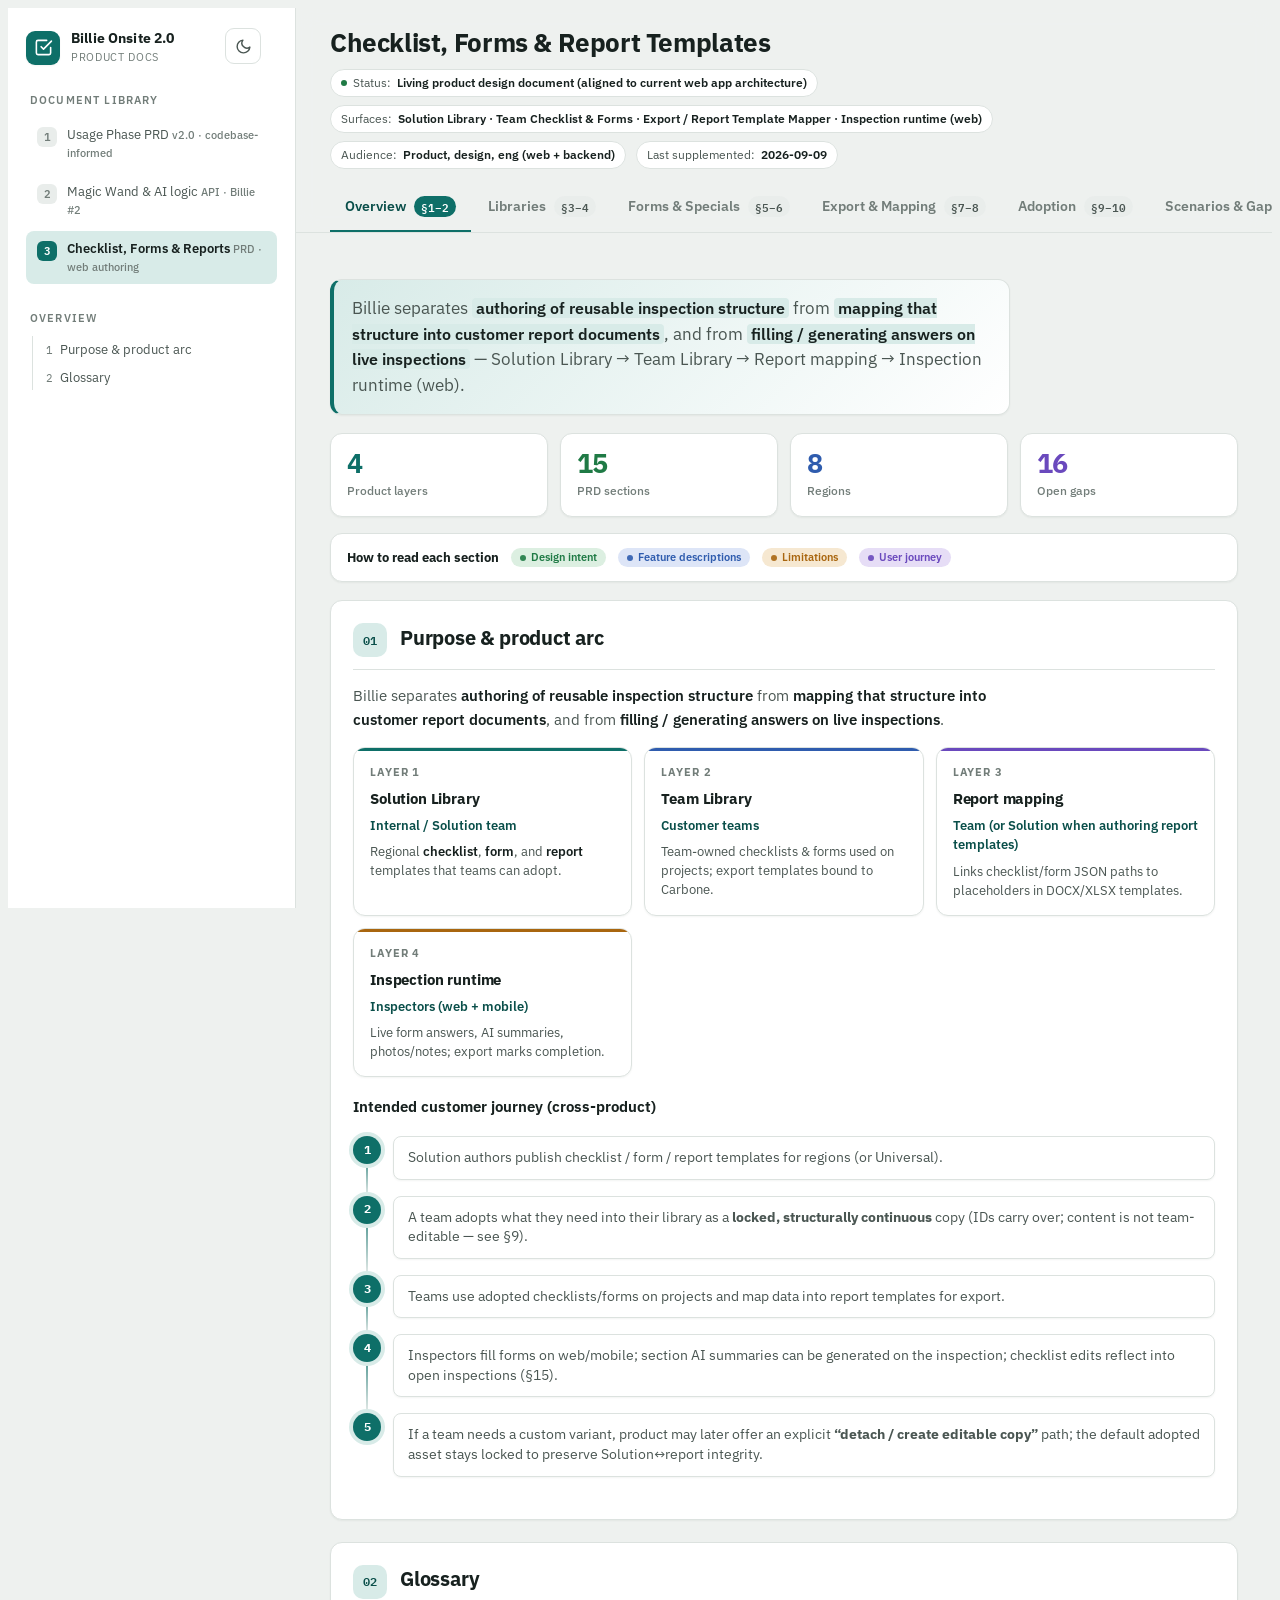
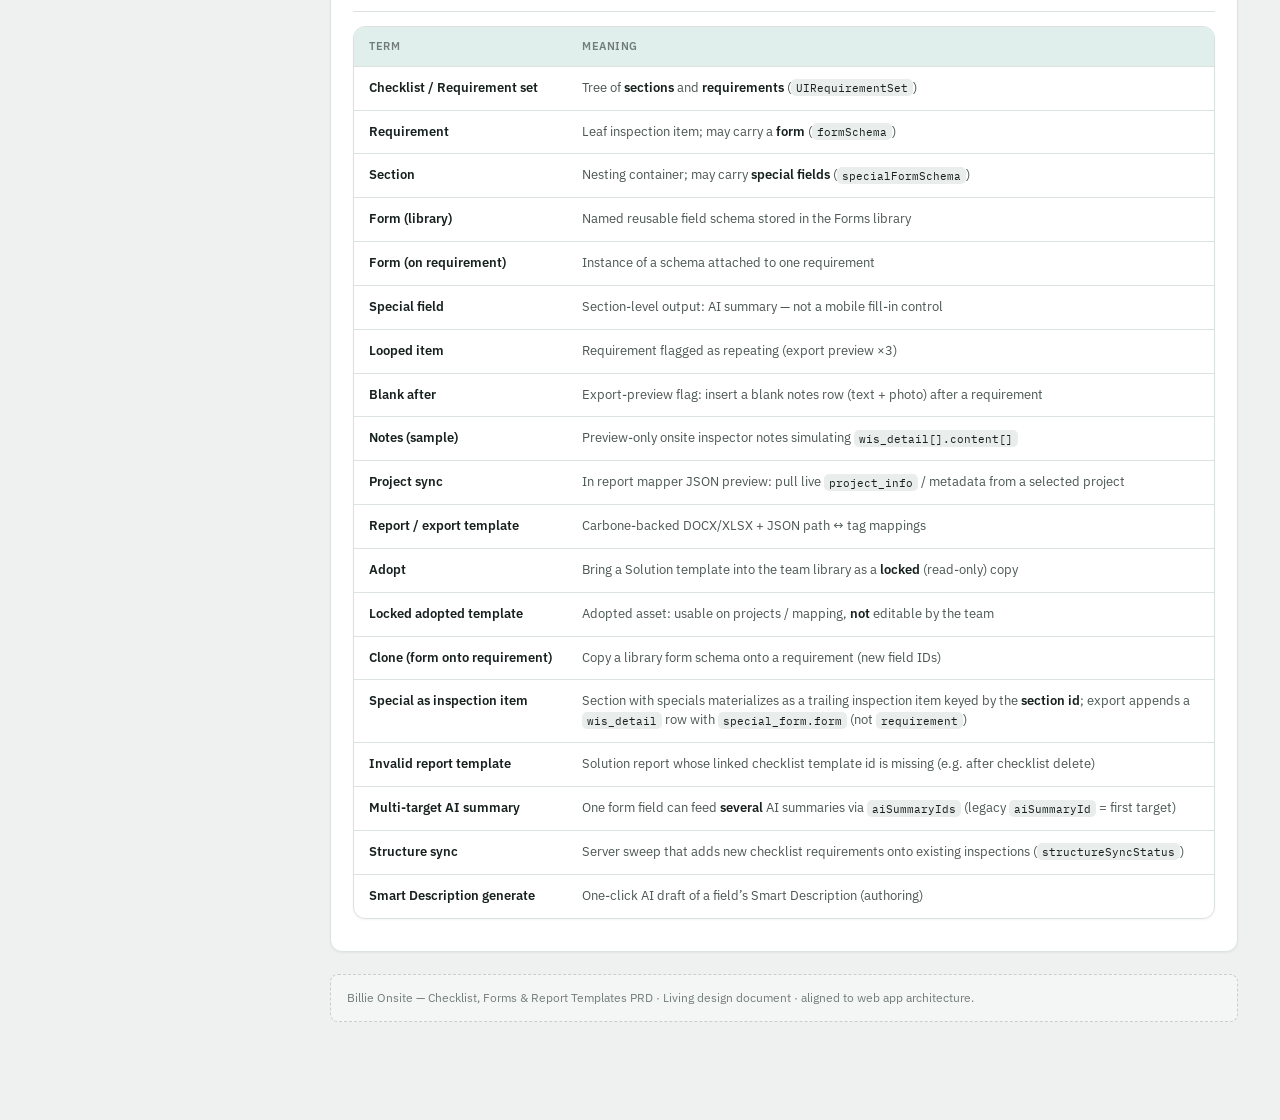
==== commit 32577931: "Sync Checklist Forms PRD to 9 Sep updates and export all test cases. Document delete/Invalid, multi-" ====
--- a/Checklist-Forms-Report-Templates-PRD.html
+++ b/Checklist-Forms-Report-Templates-PRD.html
@@ -919,6 +919,54 @@
                 white-space: nowrap;
             }
 
+
+            .tc-export-btn {
+                appearance: none;
+                border: 1px solid var(--accent);
+                background: var(--accent-soft);
+                font-family: inherit;
+                font-size: 12px;
+                font-weight: 650;
+                color: var(--accent-ink);
+                padding: 8px 14px;
+                border-radius: 9px;
+                cursor: pointer;
+                white-space: nowrap;
+                display: inline-flex;
+                align-items: center;
+                gap: 7px;
+                flex: none;
+                margin-left: auto;
+            }
+            .tc-export-btn:hover {
+                border-color: var(--accent);
+                background: var(--accent);
+                color: #fff;
+            }
+            .tc-export-btn svg {
+                width: 14px;
+                height: 14px;
+                flex: none;
+            }
+            .tc-group__note {
+                font-size: 12.5px;
+                color: var(--ink-2);
+                margin: 0 0 12px;
+                padding: 10px 12px;
+                background: var(--warn-soft);
+                border-radius: var(--radius-sm);
+                border: 1px solid var(--border);
+                line-height: 1.45;
+            }
+            .tc-group__note-label {
+                display: inline-block;
+                font-size: 10.5px;
+                font-weight: 700;
+                letter-spacing: 0.06em;
+                text-transform: uppercase;
+                color: var(--warn);
+                margin-right: 8px;
+            }
             .tc-group {
                 margin: 26px 0 8px;
             }
@@ -1248,6 +1296,7 @@
   }
   .layer-card:nth-child(2)::before { background: var(--future); }
   .layer-card:nth-child(3)::before { background: var(--open); }
+  .layer-card:nth-child(4)::before { background: var(--warn); }
   .layer-card__kicker {
     font-size: 11px;
     font-weight: 700;
@@ -1473,23 +1522,24 @@
         <h1 class="doc-title">Checklist, Forms &amp; Report Templates</h1>
         <div class="doc-meta">
           <span class="meta-chip"><span class="dot"></span>Status: <b>Living product design document (aligned to current web app architecture)</b></span>
-          <span class="meta-chip">Surfaces: <b>Solution Library · Team Checklist &amp; Forms · Export / Report Template Mapper</b></span>
+          <span class="meta-chip">Surfaces: <b>Solution Library · Team Checklist &amp; Forms · Export / Report Template Mapper · Inspection runtime (web)</b></span>
           <span class="meta-chip">Audience: <b>Product, design, eng (web + backend)</b></span>
+          <span class="meta-chip">Last supplemented: <b>2026-09-09</b></span>
         </div>
       </div>
       <nav class="tabs" id="tabs" role="tablist">
-        <button class="tab is-active" data-tab="overview" role="tab">Overview <span class="tab__badge">§1–2</span></button><button class="tab" data-tab="libraries" role="tab">Libraries <span class="tab__badge">§3–4</span></button><button class="tab" data-tab="forms" role="tab">Forms & Specials <span class="tab__badge">§5–6</span></button><button class="tab" data-tab="export" role="tab">Export & Mapping <span class="tab__badge">§7–8</span></button><button class="tab" data-tab="adoption" role="tab">Adoption <span class="tab__badge">§9–10</span></button><button class="tab" data-tab="scenarios" role="tab">Scenarios & Gaps <span class="tab__badge">§11–13</span></button><button class="tab" data-tab="appendix" role="tab">Appendix <span class="tab__badge">§14</span></button>
+        <button class="tab is-active" data-tab="overview" role="tab">Overview <span class="tab__badge">§1–2</span></button><button class="tab" data-tab="libraries" role="tab">Libraries <span class="tab__badge">§3–4</span></button><button class="tab" data-tab="forms" role="tab">Forms & Specials <span class="tab__badge">§5–6</span></button><button class="tab" data-tab="export" role="tab">Export & Mapping <span class="tab__badge">§7–8</span></button><button class="tab" data-tab="adoption" role="tab">Adoption <span class="tab__badge">§9–10</span></button><button class="tab" data-tab="scenarios" role="tab">Scenarios & Gaps <span class="tab__badge">§11–13</span></button><button class="tab" data-tab="appendix" role="tab">Appendix <span class="tab__badge">§14 + B</span></button><button class="tab" data-tab="runtime" role="tab">Runtime <span class="tab__badge">§15</span></button><button class="tab" data-tab="tests" role="tab">Test Cases <span class="tab__badge">§16</span></button>
       </nav>
     </div>
 
     <div class="content">
       <section class="panel is-active" id="panel-overview" role="tabpanel">
-<p class="lead" style="margin-bottom:18px">Billie separates <em>authoring of reusable inspection structure</em> from <em>mapping that structure into customer report documents</em> — Solution Library → Team Library → Report mapping.</p>
+<p class="lead" style="margin-bottom:18px">Billie separates <em>authoring of reusable inspection structure</em> from <em>mapping that structure into customer report documents</em>, and from <em>filling / generating answers on live inspections</em> — Solution Library → Team Library → Report mapping → Inspection runtime (web).</p>
 <div class="stat-row">
-          <div class="stat stat--accent"><div class="stat__n">3</div><div class="stat__l">Product layers</div></div>
-          <div class="stat stat--ok"><div class="stat__n">14</div><div class="stat__l">PRD sections</div></div>
+          <div class="stat stat--accent"><div class="stat__n">4</div><div class="stat__l">Product layers</div></div>
+          <div class="stat stat--ok"><div class="stat__n">15</div><div class="stat__l">PRD sections</div></div>
           <div class="stat stat--future"><div class="stat__n">8</div><div class="stat__l">Regions</div></div>
-          <div class="stat stat--open"><div class="stat__n">12</div><div class="stat__l">Open gaps</div></div>
+          <div class="stat stat--open"><div class="stat__n">16</div><div class="stat__l">Open gaps</div></div>
         </div>
 <div class="legend">
           <strong style="color:var(--ink)">How to read each section</strong>
@@ -1500,7 +1550,7 @@
         </div>
 <div class="sec" id="s-1-purpose-product-arc" data-outline="1 · Purpose &amp; product arc">
 <div class="sec__head"><span class="sec__num">01</span><h2>Purpose & product arc</h2></div>
-<p>Billie separates <strong>authoring of reusable inspection structure</strong> from <strong>mapping that structure into customer report documents</strong>.</p>
+<p>Billie separates <strong>authoring of reusable inspection structure</strong> from <strong>mapping that structure into customer report documents</strong>, and from <strong>filling / generating answers on live inspections</strong>.</p>
 <div class="layer-grid">
   <div class="layer-card">
     <div class="layer-card__kicker">Layer 1</div>
@@ -1517,21 +1567,28 @@
   <div class="layer-card">
     <div class="layer-card__kicker">Layer 3</div>
     <h3 class="layer-card__title">Report mapping</h3>
-    <div class="layer-card__who">Team (or Solution authors)</div>
+    <div class="layer-card__who">Team (or Solution when authoring report templates)</div>
     <p>Links checklist/form JSON paths to placeholders in DOCX/XLSX templates.</p>
+  </div>
+  <div class="layer-card">
+    <div class="layer-card__kicker">Layer 4</div>
+    <h3 class="layer-card__title">Inspection runtime</h3>
+    <div class="layer-card__who">Inspectors (web + mobile)</div>
+    <p>Live form answers, AI summaries, photos/notes; export marks completion.</p>
   </div>
 </div>
 <p style="font-weight:650;color:var(--ink);margin:18px 0 6px">Intended customer journey (cross-product)</p>
 <div class="journey-rail">
   <div class="journey-step"><div class="journey-step__n">1</div><div class="journey-step__body">Solution authors publish checklist / form / report templates for regions (or Universal).</div></div>
-  <div class="journey-step"><div class="journey-step__n">2</div><div class="journey-step__body">A team adopts what they need into their library as a <strong>locked, structurally continuous</strong> copy (IDs carry over; content is not team-editable — see §8).</div></div>
+  <div class="journey-step"><div class="journey-step__n">2</div><div class="journey-step__body">A team adopts what they need into their library as a <strong>locked, structurally continuous</strong> copy (IDs carry over; content is not team-editable — see §9).</div></div>
   <div class="journey-step"><div class="journey-step__n">3</div><div class="journey-step__body">Teams use adopted checklists/forms on projects and map data into report templates for export.</div></div>
-  <div class="journey-step"><div class="journey-step__n">4</div><div class="journey-step__body">If a team needs a custom variant, product may later offer an explicit <strong>“detach / create editable copy”</strong> path; the default adopted asset stays locked to preserve Solution↔report integrity.</div></div>
+  <div class="journey-step"><div class="journey-step__n">4</div><div class="journey-step__body">Inspectors fill forms on web/mobile; section AI summaries can be generated on the inspection; checklist edits reflect into open inspections (§15).</div></div>
+  <div class="journey-step"><div class="journey-step__n">5</div><div class="journey-step__body">If a team needs a custom variant, product may later offer an explicit <strong>“detach / create editable copy”</strong> path; the default adopted asset stays locked to preserve Solution↔report integrity.</div></div>
 </div>
 </div>
 <div class="sec" id="s-2-glossary" data-outline="2 · Glossary">
 <div class="sec__head"><span class="sec__num">02</span><h2>Glossary</h2></div>
-<div class="tbl-wrap"><table><thead><tr><th>Term</th><th>Meaning</th></tr></thead><tbody><tr><td class="td-key"><strong>Checklist / Requirement set</strong></td><td>Tree of <strong>sections</strong> and <strong>requirements</strong> (<code>UIRequirementSet</code>)</td></tr><tr><td class="td-key"><strong>Requirement</strong></td><td>Leaf inspection item; may carry a <strong>form</strong> (<code>formSchema</code>)</td></tr><tr><td class="td-key"><strong>Section</strong></td><td>Nesting container; may carry <strong>special fields</strong> (<code>specialFormSchema</code>)</td></tr><tr><td class="td-key"><strong>Form (library)</strong></td><td>Named reusable field schema stored in the Forms library</td></tr><tr><td class="td-key"><strong>Form (on requirement)</strong></td><td>Instance of a schema attached to one requirement</td></tr><tr><td class="td-key"><strong>Special field</strong></td><td>Section-level output: AI summary or pivot table — not a mobile fill-in control</td></tr><tr><td class="td-key"><strong>Looped item</strong></td><td>Requirement flagged as repeating (export preview ×3 / pivot source)</td></tr><tr><td class="td-key"><strong>Blank after</strong></td><td>Export-preview flag: insert a blank notes row (text + photo) after a requirement</td></tr><tr><td class="td-key"><strong>Notes (sample)</strong></td><td>Preview-only onsite inspector notes simulating <code>wis_detail[].content[]</code></td></tr><tr><td class="td-key"><strong>Project sync</strong></td><td>In report mapper JSON preview: pull live <code>project_info</code> / metadata from a selected project</td></tr><tr><td class="td-key"><strong>Report / export template</strong></td><td>Carbone-backed DOCX/XLSX + JSON path ↔ tag mappings</td></tr><tr><td class="td-key"><strong>Adopt</strong></td><td>Bring a Solution template into the team library as a <strong>locked</strong> (read-only) copy</td></tr><tr><td class="td-key"><strong>Locked adopted template</strong></td><td>Adopted asset: usable on projects / mapping, <strong>not</strong> editable by the team</td></tr><tr><td class="td-key"><strong>Clone (form onto requirement)</strong></td><td>Copy a library form schema onto a requirement (new field IDs)</td></tr></tbody></table></div>
+<div class="tbl-wrap"><table><thead><tr><th>Term</th><th>Meaning</th></tr></thead><tbody><tr><td class="td-key"><strong>Checklist / Requirement set</strong></td><td>Tree of <strong>sections</strong> and <strong>requirements</strong> (<code>UIRequirementSet</code>)</td></tr><tr><td class="td-key"><strong>Requirement</strong></td><td>Leaf inspection item; may carry a <strong>form</strong> (<code>formSchema</code>)</td></tr><tr><td class="td-key"><strong>Section</strong></td><td>Nesting container; may carry <strong>special fields</strong> (<code>specialFormSchema</code>)</td></tr><tr><td class="td-key"><strong>Form (library)</strong></td><td>Named reusable field schema stored in the Forms library</td></tr><tr><td class="td-key"><strong>Form (on requirement)</strong></td><td>Instance of a schema attached to one requirement</td></tr><tr><td class="td-key"><strong>Special field</strong></td><td>Section-level output: AI summary — not a mobile fill-in control</td></tr><tr><td class="td-key"><strong>Looped item</strong></td><td>Requirement flagged as repeating (export preview ×3)</td></tr><tr><td class="td-key"><strong>Blank after</strong></td><td>Export-preview flag: insert a blank notes row (text + photo) after a requirement</td></tr><tr><td class="td-key"><strong>Notes (sample)</strong></td><td>Preview-only onsite inspector notes simulating <code>wis_detail[].content[]</code></td></tr><tr><td class="td-key"><strong>Project sync</strong></td><td>In report mapper JSON preview: pull live <code>project_info</code> / metadata from a selected project</td></tr><tr><td class="td-key"><strong>Report / export template</strong></td><td>Carbone-backed DOCX/XLSX + JSON path ↔ tag mappings</td></tr><tr><td class="td-key"><strong>Adopt</strong></td><td>Bring a Solution template into the team library as a <strong>locked</strong> (read-only) copy</td></tr><tr><td class="td-key"><strong>Locked adopted template</strong></td><td>Adopted asset: usable on projects / mapping, <strong>not</strong> editable by the team</td></tr><tr><td class="td-key"><strong>Clone (form onto requirement)</strong></td><td>Copy a library form schema onto a requirement (new field IDs)</td></tr><tr><td class="td-key"><strong>Special as inspection item</strong></td><td>Section with specials materializes as a trailing inspection item keyed by the <strong>section id</strong>; export appends a <code>wis_detail</code> row with <code>special_form.form</code> (not <code>requirement</code>)</td></tr><tr><td class="td-key"><strong>Invalid report template</strong></td><td>Solution report whose linked checklist template id is missing (e.g. after checklist delete)</td></tr><tr><td class="td-key"><strong>Multi-target AI summary</strong></td><td>One form field can feed <strong>several</strong> AI summaries via <code>aiSummaryIds</code> (legacy <code>aiSummaryId</code> = first target)</td></tr><tr><td class="td-key"><strong>Structure sync</strong></td><td>Server sweep that adds new checklist requirements onto existing inspections (<code>structureSyncStatus</code>)</td></tr><tr><td class="td-key"><strong>Smart Description generate</strong></td><td>One-click AI draft of a field’s Smart Description (authoring)</td></tr></tbody></table></div>
 <hr class="divider">
 </div>
 <footer>Billie Onsite — Checklist, Forms &amp; Report Templates PRD · Living design document · aligned to web app architecture.</footer>
@@ -1540,22 +1597,27 @@
 <div class="sec__head"><span class="sec__num">03</span><h2>Solution Library</h2></div>
 <h3><span class="h3num">3.1</span>Design intent</h3>
 <p>Solution Library is an <strong>internal catalog</strong>, not an end-customer workspace. It exists to:</p>
-<ul><li>Standardize high-quality checklist / form / report starting points across markets.</li><li>Control distribution via <strong>regions</strong> (and Universal).</li><li>Use a real <strong>DRAFT → PUBLISHED → ARCHIVED</strong> lifecycle so teams only see published assets.</li><li>Author templates that, once adopted, remain the <strong>locked blueprint</strong> teams run against.</li></ul>
+<ul><li>Standardize high-quality checklist / form / report starting points across markets.</li><li>Control distribution via <strong>regions</strong> (and Universal).</li><li>Use a real <strong>DRAFT → PUBLISHED → ARCHIVED</strong> lifecycle so teams only see published assets.</li><li>Author templates that, once adopted, remain the <strong>locked blueprint</strong> teams run against.</li><li>Allow Solution authors to <strong>remove</strong> obsolete templates (including published ones) while making broken report↔checklist links visible.</li></ul>
 <p>Access is gated (email allowlist today; product intent is Solution-team-only).</p>
 <h3><span class="h3num">3.2</span>Feature descriptions</h3>
-<div class="tbl-wrap"><table><thead><tr><th>Sub-library</th><th>Intent</th><th>Maturity (web)</th></tr></thead><tbody><tr><td class="td-key"><strong>Checklist & Forms templates</strong></td><td>Structure + reusable forms</td><td>Full authoring + publish</td></tr><tr><td class="td-key"><strong>Report templates</strong></td><td>Document layout + mappings + linked checklist</td><td>Full authoring + publish</td></tr><tr><td class="td-key"><strong>Tag templates</strong></td><td>Tagging presets</td><td>Shell / lighter</td></tr><tr><td class="td-key"><strong>Knowledge agent templates</strong></td><td>Agent configs</td><td>Shell / lighter</td></tr></tbody></table></div>
+<div class="tbl-wrap"><table><thead><tr><th>Sub-library</th><th>Intent</th><th>Maturity (web)</th></tr></thead><tbody><tr><td class="td-key"><strong>Checklist & Forms templates</strong></td><td>Structure + reusable forms</td><td>Full authoring + publish + delete</td></tr><tr><td class="td-key"><strong>Report templates</strong></td><td>Document layout + mappings + linked checklist</td><td>Full authoring + publish + delete + Invalid badge</td></tr><tr><td class="td-key"><strong>Tag templates</strong></td><td>Tagging presets</td><td>Shell / lighter</td></tr><tr><td class="td-key"><strong>Knowledge agent templates</strong></td><td>Agent configs</td><td>Shell / lighter</td></tr></tbody></table></div>
 <p><strong>Regions:</strong> <code>UNIVERSAL | AU | US | UK | CA | NZ | HK | SG</code>.</p>
 <ul><li><strong>Universal</strong> = available to all teams.</li><li>Country-specific templates appear for matching team owner regions (server filters customer catalogs).</li><li>Authors can multi-select regions when creating templates.</li></ul>
 <p><strong>Checklist template authoring</strong></p>
 <ol style="color:var(--ink-2);padding-left:20px;max-width:74ch"><li>Create template (name, description, regions).</li><li>Edit tree in the shared checklist editor (same UX as team).</li><li>Attach forms to requirements; configure section <strong>Special</strong> fields.</li><li>Save draft or <strong>Publish</strong>.</li></ol>
 <p><strong>Form template authoring</strong></p>
-<ol style="color:var(--ink-2);padding-left:20px;max-width:74ch"><li>Create named form in Solution Forms catalog (with regions).</li><li>Build fields in the form builder (§5).</li><li>Publish when ready for teams.</li></ol>
+<ol style="color:var(--ink-2);padding-left:20px;max-width:74ch"><li>Create named form in Solution Forms catalog (with regions).</li><li>Build fields in the form builder (§5).</li><li>Publish when ready for teams.</li><li>Delete allowed for any status (including published), same pattern as team forms ⋮ menu.</li></ol>
 <p><strong>Report template authoring</strong></p>
-<ol style="color:var(--ink-2);padding-left:20px;max-width:74ch"><li>Create report template (name, regions).</li><li>Open the upload / mapping wizard in Solution mode.</li><li>Optionally bind a checklist template + Carbone template id.</li><li>Map document tags to JSON paths; embed or link checklist JSON + mappings.</li><li>Publish.</li></ol>
+<ol style="color:var(--ink-2);padding-left:20px;max-width:74ch"><li>Create report template (name, regions).</li><li>Open the upload / mapping wizard in Solution mode.</li><li>Optionally bind a checklist template + <strong>template ID</strong> (UI copy: “Paste your template ID”; not Carbone-branded in the placeholder).</li><li>Map document tags to JSON paths; embed or link checklist JSON + mappings.</li><li>Publish.</li></ol>
+<p><strong>Delete &amp; link integrity</strong></p>
+<div class="tbl-wrap"><table><thead><tr><th>Action</th><th>Behavior</th></tr></thead><tbody><tr><td class="td-key">Delete checklist (any status, including Published)</td><td>Card ⋯ → Delete → confirm. If report templates link to it, dialog <strong>lists those report names</strong> and warns they will no longer be valid.</td></tr><tr><td class="td-key">Delete report (any status)</td><td>Card ⋯ → Delete → confirm.</td></tr><tr><td class="td-key"><strong>Invalid</strong> badge</td><td>Report card whose <code>linkedChecklistTemplateId</code> is set but that checklist is missing from the Solution checklist list.</td></tr><tr><td class="td-key">Cross-list fetch</td><td>Checklist and report lists both load when either library is open so Invalid can be computed and delete warnings can name linked reports.</td></tr></tbody></table></div>
+<p>APIs (mirror form-template delete):</p>
+<ul><li><code>DELETE /backoffice/solution-library/checklist-templates/:id</code></li><li><code>DELETE /backoffice/solution-library/report-templates/:id</code></li></ul>
+<p>Checklist delete invalidates report list caches so Invalid badges refresh.</p>
 <h3><span class="h3num">3.3</span>Limitations</h3>
-<ul><li>Tag / Knowledge agent sub-libraries are thinner than Checklist & Report.</li><li>Teams never edit Solution assets in place; customization belongs on the team side (or future detach).</li><li>Publish lifecycle is real for Solution; team-side draft/publish is still partially mocked (§4).</li></ul>
+<ul><li>Tag / Knowledge agent sub-libraries are thinner than Checklist & Report.</li><li>Teams never edit Solution assets in place; customization belongs on the team side (or future detach).</li><li>Publish lifecycle is real for Solution; team-side draft/publish is still partially mocked (§4).</li><li><strong>Invalid</strong> is client-derived (missing linked checklist id), not a first-class backend status.</li><li>No dedicated “re-link checklist” repair UX yet — author must edit or delete the orphaned report.</li><li>Delete depends on backend DELETE support; UI surfaces an error toast if the API rejects.</li></ul>
 <h3><span class="h3num">3.4</span>User journey expected</h3>
-<ol style="color:var(--ink-2);padding-left:20px;max-width:74ch"><li>Solution author opens Solution Library → Checklist & Forms (or Reports).</li><li>Creates a regional draft, builds checklist/forms/special fields (or report mappings).</li><li>Publishes when ready for customer catalogs.</li><li>Later, a team adopts the published asset into Team Library as <strong>locked</strong> and uses it on projects / export.</li></ol>
+<ol style="color:var(--ink-2);padding-left:20px;max-width:74ch"><li>Solution author opens Solution Library → Checklist & Forms (or Reports).</li><li>Creates a regional draft, builds checklist/forms/special fields (or report mappings).</li><li>Publishes when ready for customer catalogs.</li><li>Later, a team adopts the published asset into Team Library as <strong>locked</strong> and uses it on projects / export.</li><li>To retire a checklist: ⋯ → Delete → see named linked reports in the confirm dialog → confirm → those report cards show <strong>Invalid</strong>.</li><li>Author deletes or rewires Invalid report templates separately.</li></ol>
 <hr class="divider">
 </div>
 <div class="sec" id="s-4-team-checklist-forms-library" data-outline="4 · Team Checklist &amp; Forms Library">
@@ -1570,15 +1632,15 @@
 <p><strong>Checklist structure</strong> — a checklist is a <code>UIRequirementSet</code>:</p>
 <ul><li>Ordered <code>checklistItems.ids</code></li><li><code>entities[id]</code> → <code>UIRequirement</code></li><li><strong>SECTION</strong>: nesting + optional <code>specialFormSchema</code></li><li><strong>REQUIREMENT</strong>: inspectable leaf + optional <code>formSchema</code></li><li>Display numbers for humans; <strong>IDs</strong> for the machine contract</li></ul>
 <p><strong>Forms on requirements</strong></p>
-<ul><li>Requirements hold <strong>what inspectors fill</strong> on mobile (<code>formSchema</code>).</li><li>Forms library holds <strong>named reusable schemas</strong>.</li><li>Authors can: build inline, save to library, or <strong>Clone Form</strong> from library onto a requirement.</li><li>Unchanged clone → attach without duplicating the library entry.</li><li>Edited clone → prompt to save as a <strong>new</strong> library form.</li><li>Cloning onto a requirement <strong>regenerates form id + field/option ids</strong>.</li></ul>
+<ul><li>Requirements hold <strong>what inspectors fill</strong> on mobile/web (<code>formSchema</code>).</li><li>Forms library holds <strong>named reusable schemas</strong>.</li><li>Authors can: build inline, save to library, or <strong>Clone Form</strong> from library onto a requirement.</li><li>Unchanged clone → attach without duplicating the library entry.</li><li>Edited clone → prompt to save as a <strong>new</strong> library form.</li><li>Cloning onto a requirement <strong>regenerates form id + field/option ids</strong>.</li></ul>
 <p><strong>Team publish / draft (current reality)</strong></p>
 <div class="tbl-wrap"><table><thead><tr><th>Concept</th><th>Backend today</th><th>Frontend today</th></tr></thead><tbody><tr><td class="td-key">Checklist status</td><td><code>ACTIVE</code> / <code>INACTIVE</code></td><td>Mock DRAFT / PUBLISHED in localStorage</td></tr><tr><td class="td-key">Export template status</td><td><code>ACTIVE</code> / <code>INACTIVE</code></td><td>Similar mock pattern</td></tr></tbody></table></div>
-<p>Saving a form from the checklist editor may immediately PUT the checklist so form content isn’t stranded in Redux only.</p>
+<p>Saving a form from the checklist editor may immediately PUT the checklist so form content isn’t stranded in Redux only — and so open inspections can pick up schema / structure changes (§15).</p>
 <h3><span class="h3num">4.3</span>Limitations</h3>
 <ul><li>Adopted-template lock may not yet disable editors.</li><li>Team DRAFT/PUBLISHED is UX preview until real lifecycle APIs exist.</li><li>Homepage “publish” mock does not always write full <code>requirementJson</code> as production would.</li></ul>
 <h3><span class="h3num">4.4</span>User journey expected</h3>
 <p><strong>Team-authored checklist</strong></p>
-<ol style="color:var(--ink-2);padding-left:20px;max-width:74ch"><li>Team Checklist & Forms → create checklist → build sections/requirements.</li><li>Open a requirement → Form builder → add fields / clone from library.</li><li>On sections → Special → AI summary / pivots as needed.</li><li>Toggle Looped item / Blank after / Notes where export preview needs them.</li><li>Save / (mock) publish → use on projects or in report mapper.</li></ol>
+<ol style="color:var(--ink-2);padding-left:20px;max-width:74ch"><li>Team Checklist & Forms → create checklist → build sections/requirements.</li><li>Open a requirement → Form builder → add fields / clone from library.</li><li>On sections → Special → AI summary as needed.</li><li>Toggle Looped item / Blank after / Notes where export preview needs them.</li><li>Save / (mock) publish → use on projects, inspections, or report mapper.</li></ol>
 <p><strong>Adopt from Solution</strong></p>
 <ol style="color:var(--ink-2);padding-left:20px;max-width:74ch"><li>Template library → Use checklist or Adopt form.</li><li>Asset appears in team library as <strong>locked</strong>.</li><li>Team uses it on projects / mapping <strong>without</strong> structural edits.</li><li>(Future) Detach only if an editable fork is explicitly required.</li></ol>
 <hr class="divider">
@@ -1588,85 +1650,123 @@
 <div class="sec" id="s-5-form-building-requirement-forms" data-outline="5 · Form building (requirement forms)">
 <div class="sec__head"><span class="sec__num">05</span><h2>Form building (requirement forms)</h2></div>
 <h3><span class="h3num">5.1</span>Design intent</h3>
-<p>Requirement forms are the <strong>inspector input surface</strong>: structured answers collected on mobile for each requirement. Authors compose a small, typed field set per requirement so:</p>
-<ul><li>Inspectors get a clear fill UX.</li><li>Report export can project answers into Carbone JSON via <strong>label slugs</strong>.</li><li>Individual fields can <strong>opt into section AI summaries</strong>.</li><li>Forms can be reused via the Forms library without reinventing the schema each time.</li></ul>
-<p>Special outputs (AI summary, pivots) are <strong>not</strong> requirement form palette items — they live on sections (§6).</p>
+<p>Requirement forms are the <strong>inspector input surface</strong>: structured answers collected on mobile/web for each requirement. Authors compose a small, typed field set per requirement so:</p>
+<ul><li>Inspectors get a clear fill UX.</li><li>Report export can project answers into Carbone JSON via <strong>label slugs</strong>.</li><li>Individual fields can <strong>opt into one or more section AI summaries</strong>.</li><li>Forms can be reused via the Forms library without reinventing the schema each time.</li></ul>
+<p>Special outputs (AI summary) are <strong>not</strong> requirement form palette items — they live on sections (§6).</p>
 <h3><span class="h3num">5.2</span>Feature descriptions</h3>
 <h4 style="margin:16px 0 8px;font-size:14px;color:var(--ink)">Standard field types</h4>
 <div class="tbl-wrap"><table><thead><tr><th>Type</th><th>Label in UI</th><th>Description</th><th>Options?</th></tr></thead><tbody><tr><td class="td-key"><code>short_text</code></td><td>Short text</td><td>Single-line answer</td><td>No</td></tr><tr><td class="td-key"><code>long_text</code></td><td>Long text</td><td>Multi-line answer</td><td>No</td></tr><tr><td class="td-key"><code>number</code></td><td>Number</td><td>Numeric value</td><td>No</td></tr><tr><td class="td-key"><code>date</code></td><td>Date</td><td>Calendar date</td><td>No</td></tr><tr><td class="td-key"><code>time</code></td><td>Time</td><td>Time of day</td><td>No</td></tr><tr><td class="td-key"><code>multiple_choice</code></td><td>Multiple choice</td><td>Pick one option</td><td>Yes</td></tr><tr><td class="td-key"><code>checkboxes</code></td><td>Checkboxes</td><td>Pick one or more</td><td>Yes</td></tr><tr><td class="td-key"><code>dropdown</code></td><td>Dropdown</td><td>Select from a list</td><td>Yes</td></tr><tr><td class="td-key"><code>file_upload</code></td><td>File / image</td><td>Upload a file or photo</td><td>No</td></tr><tr><td class="td-key"><code>signature</code></td><td>Signature</td><td>Sign on screen</td><td>No</td></tr></tbody></table></div>
 <h4 style="margin:16px 0 8px;font-size:14px;color:var(--ink)">Per-field settings (authoring order)</h4>
-<ol style="color:var(--ink-2);padding-left:20px;max-width:74ch"><li><strong>Label</strong> — display name; also drives Carbone <strong>slug</strong> keys in export JSON.</li><li><strong>Placeholder</strong> — empty-state hint in fill UI.</li><li><strong>Smart Description</strong> — authoring hint so AI autofill / generation understands the field.</li><li><strong>Options</strong> — for multiple choice / checkboxes / dropdown (each option has its own id + label).</li><li><strong>Required</strong> — whether the inspector must answer.</li><li><strong>Include in AI summary</strong> — toggle + dropdown of parent-section AI summaries <strong>by label</strong> (see §6).</li></ol>
+<ol style="color:var(--ink-2);padding-left:20px;max-width:74ch"><li><strong>Label</strong> — display name; also drives Carbone <strong>slug</strong> keys in export JSON.</li><li><strong>Placeholder</strong> — empty-state hint in fill UI.</li><li><strong>Smart Description</strong> — authoring hint so AI autofill / generation understands the field.</li><li><strong>Smart Description generate</strong> — sparkles control drafts a description via <code>POST /form-fields/smart-description</code> (Carbone-shaped single-field document). Result lands in the textarea for edit; not auto-saved. Works for standard fields and AI-summary prompts (typed as Long text for the API).</li><li><strong>Options</strong> — for multiple choice / checkboxes / dropdown (each option has its own id + label).</li><li><strong>Required</strong> — whether the inspector must answer.</li><li><strong>Include in AI summary</strong> — toggle + <strong>multi-select</strong> of AI summaries by label (<code>includeInAiSummary</code> + <code>aiSummaryIds[]</code>; legacy <code>aiSummaryId</code> = first target for older mobile). See §6.</li></ol>
 <h4 style="margin:16px 0 8px;font-size:14px;color:var(--ink)">Form-level controls</h4>
 <ul><li><strong>Form name</strong> — required for saving into the Forms library.</li><li>Field list: add from palette, reorder (drag), select, remove, clear all.</li><li><strong>Clone Form</strong> from library onto a requirement.</li><li>Sample answers (<code>formSampleData</code>) and Magic Wand AI fill appear in report-mapper / preview contexts.</li></ul>
-<h4 style="margin:16px 0 8px;font-size:14px;color:var(--ink)">Export relationship</h4>
-<ul><li>Field answers appear under requirement form objects in export JSON keyed by label slug.</li><li>Pivot header/measure wiring from looped fields is <span class="pill pill--future">Not in this release</span> (concept only).</li></ul>
+<h4 style="margin:16px 0 8px;font-size:14px;color:var(--ink)">Export / runtime relationship</h4>
+<ul><li>Field answers appear under requirement form objects in export JSON keyed by label slug.</li><li>In mapper / sample JSON: <code>file_upload</code> → <strong>list of https URLs</strong>; <code>signature</code> → single URL (or empty when unsigned).</li><li>On web inspection: file/image fields support upload; signatures remain device-captured (display-only on web when empty).</li></ul>
 <h3><span class="h3num">5.3</span>Limitations</h3>
-<ul><li>Smart Description is ahead of full runtime autofill parity in some surfaces.</li><li>Renaming a label can break existing Carbone tag mappings (slugs, not UUIDs).</li><li>Cloning onto a requirement always mints new field ids — mappings that keyed by field id must be re-checked.</li><li>Adopted-locked forms should not open in structural edit mode (enforcement may lag).</li><li>File / signature preview fidelity in export JSON is sample-oriented.</li></ul>
+<ul><li>Smart Description generate currently may omit rich context (<code>requirementText</code> / <code>sectionTitle</code>) even though the API supports it; existing text is not sent as a revise prompt (blank → new draft).</li><li>Renaming a label can break existing Carbone tag mappings (slugs, not UUIDs).</li><li>Cloning onto a requirement always mints new field ids — mappings that keyed by field id must be re-checked.</li><li>Adopted-locked forms should not open in structural edit mode (enforcement may lag).</li><li>Signature capture on web is not supported (mobile captures; web shows existing value).</li></ul>
 <h3><span class="h3num">5.4</span>User journey expected</h3>
-<ol style="color:var(--ink-2);padding-left:20px;max-width:74ch"><li>Author opens a requirement → Form (or Forms library → edit form).</li><li>Adds field types from the left palette until the inspection question is covered.</li><li>Sets Label / Placeholder / Smart Description / Options / Required.</li><li>Optionally toggles <strong>Include in AI summary</strong> and picks the section summary by label.</li><li>Names the form and saves to library, or keeps it only on this requirement.</li><li>Later, in report mapper, sample values / Magic Wand fill blanks for preview mapping.</li></ol>
+<ol style="color:var(--ink-2);padding-left:20px;max-width:74ch"><li>Author opens a requirement → Form (or Forms library → edit form).</li><li>Adds field types from the left palette until the inspection question is covered.</li><li>Sets Label / Placeholder / Smart Description (optionally <strong>Generate</strong>) / Options / Required.</li><li>Optionally toggles <strong>Include in AI summary</strong> and ticks <strong>one or more</strong> summaries by label.</li><li>Names the form and saves to library, or keeps it only on this requirement.</li><li>Later, in report mapper, sample values / Magic Wand fill blanks for preview mapping.</li><li>On inspection, inspectors fill fields (including photo upload on web); opted-in answers feed AI summary generate (§15).</li></ol>
 <hr class="divider">
 </div>
-<div class="sec" id="s-6-section-special-fields-ai-summary-pivot-" data-outline="6 · Section special fields (AI summary &amp; pivot tables)">
-<div class="sec__head"><span class="sec__num">06</span><h2>Section special fields (AI summary & pivot tables)</h2></div>
+<div class="sec" id="s-6-section-special-fields-ai-summary" data-outline="6 · Section special fields (AI summary)">
+<div class="sec__head"><span class="sec__num">06</span><h2>Section special fields (AI summary)</h2></div>
 <h3><span class="h3num">6.1</span>Design intent</h3>
 <p>Some outputs span <strong>many requirements / findings</strong>, not a single inspector fill control. Those belong on the <strong>section</strong> as <code>specialFormSchema</code>:</p>
-<ul><li><strong>AI summary</strong> — narrative over opted-in nested fields (+ notes), prompted by Smart Description.</li><li><strong>Pivot tables</strong> <span class="pill pill--future">Not in this release</span> — high-level concept only: tabular aggregates from looped nested findings for report/summary views (single or multi-inspection).</li></ul>
-<p>Putting these on a requirement form would misrepresent ownership and mobile fill UX.</p>
+<ul><li><strong>AI summary</strong> — narrative over opted-in fields across the <strong>whole checklist</strong> (by summary id), prompted by Smart Description; generatable on the live inspection.</li></ul>
+<p>Putting these on a requirement form would misrepresent ownership and fill UX. Specials <strong>materialize as inspection items</strong> keyed by the section id so sync stays stable (§15).</p>
 <h3><span class="h3num">6.2</span>Feature descriptions</h3>
 <h4 style="margin:16px 0 8px;font-size:14px;color:var(--ink)">Entry point</h4>
-<ul><li>On a <strong>section</strong> row: <strong>Special</strong> button → <code>SectionSpecialFieldsDialog</code>.</li><li>Palette includes <strong>AI summary</strong> for this release.</li><li>Pivot Table types may appear in authoring UI as future placeholders — <span class="pill pill--future">Not in this release</span>.</li></ul>
+<ul><li>On a <strong>section</strong> row: <strong>Special</strong> button → <code>SectionSpecialFieldsDialog</code>.</li><li>Palette for this release: <strong>AI summary</strong>.</li></ul>
 <h4 style="margin:16px 0 8px;font-size:14px;color:var(--ink)">AI summary block</h4>
-<div class="tbl-wrap"><table><thead><tr><th>Concern</th><th>Behavior</th></tr></thead><tbody><tr><td class="td-key">Storage</td><td>Special field on section (<code>type: ai_summary</code>)</td></tr><tr><td class="td-key">Prompt</td><td>Field <strong>Smart Description</strong> drives the summary instruction</td></tr><tr><td class="td-key">Label</td><td>Shown in “Include in AI summary” pickers on nested form fields</td></tr><tr><td class="td-key">Sources (product model)</td><td>Opt-in from the <strong>source</strong>, not only from the summary</td></tr><tr><td class="td-key">Per-field opt-in</td><td>On each standard form field: toggle Include → pick summary by label (<code>includeInAiSummary</code> + <code>aiSummaryId</code>)</td></tr><tr><td class="td-key">Included sources UI</td><td>Summary settings list linked sources with unlink</td></tr><tr><td class="td-key">Demo fallback</td><td>If no parent AI summaries exist yet, mock options keep the UI usable</td></tr></tbody></table></div>
-<h4 style="margin:16px 0 8px;font-size:14px;color:var(--ink)">Pivot tables <span class="pill pill--future">Not in this release</span></h4>
-<p>High-level concept only: section-level pivot tables would summarize looped findings into a simple table for reports (counts / optional numeric measures). Detailed builder rules, header types, aggregations, and runtime generation are <strong>out of scope for this release</strong>.</p>
+<div class="tbl-wrap"><table><thead><tr><th>Concern</th><th>Behavior</th></tr></thead><tbody><tr><td class="td-key">Storage</td><td>Special field on section (<code>type: ai_summary</code>)</td></tr><tr><td class="td-key">Prompt</td><td>Field <strong>Smart Description</strong> drives the summary instruction (supports Smart Description <strong>generate</strong>)</td></tr><tr><td class="td-key">Label</td><td>Shown in “Include in AI summary” pickers</td></tr><tr><td class="td-key">Sources (product model)</td><td>Opt-in from the <strong>source</strong>, not only from the summary</td></tr><tr><td class="td-key">Per-field opt-in</td><td>Toggle Include → tick <strong>one or more</strong> summaries (<code>aiSummaryIds[]</code>; legacy <code>aiSummaryId</code> = first)</td></tr><tr><td class="td-key">Target discovery</td><td><strong>All</strong> AI summaries on the checklist (ancestors preferred in ordering); <strong>no mock targets</strong></td></tr><tr><td class="td-key">Included sources UI</td><td>Summary settings list linked sources with unlink (unlink removes <strong>that</strong> summary id only)</td></tr><tr><td class="td-key">Contribution scope</td><td>Walk-wide by summary field id — not limited to the summary’s section subtree</td></tr><tr><td class="td-key">Runtime</td><td>Web inspection shows purple AI summary block + Generate → <code>POST /form-fields/summary</code> (§15)</td></tr></tbody></table></div>
+<h4 style="margin:16px 0 8px;font-size:14px;color:var(--ink)">How specials become inspection items</h4>
+<ul>
+  <li>A section with <code>specialFormSchema.fields</code> emits a <strong>trailing synthetic item</strong> keyed by the <strong>section id</strong> (stable across re-sync; never duplicated).</li>
+  <li>Live checklist overlays apply the same way as requirement forms.</li>
+  <li>Product contract (e2e): AI special on checklist → inspection shows AI summary + generate control (must not degrade to a plain form).</li>
+  <li>Works for <strong>special-only sections</strong> (no requirement children) as well as sections that also have requirements.</li>
+</ul>
+<p><strong>Export / Carbone <code>wis_detail</code> shape</strong> — after walking a section’s children, if the section has specials, a <strong>trailing</strong> <code>wis_detail</code> entry is appended that:</p>
+<ul>
+  <li>Has <code>special_form.form</code>, <strong>not</strong> <code>requirement</code></li>
+  <li>Does <strong>not</strong> include requirement-style text / result / notes on that form object</li>
+  <li>Belongs to that section in <code>section</code> (title / path)</li>
+</ul>
+<p>Example (label “Fire safety summary” → slug <code>fire_safety_summary</code>):</p>
+<pre class="code">{
+  "wis_detail": [
+    {
+      "section": { "title": "Fire safety", "...": "..." },
+      "requirement": {
+        "form": { "action_taken": "..." }
+      }
+    },
+    {
+      "section": { "title": "Fire safety", "...": "..." },
+      "special_form": {
+        "form": {
+          "fire_safety_summary": ""
+        }
+      }
+    }
+  ]
+}</pre>
+<p style="color:var(--ink-3);font-size:13px;margin-top:8px">Requirement rows keep <code>requirement.form</code>; the specials row is a sibling entry under the same section. See also §7 JSON preview.</p>
 <h3><span class="h3num">6.3</span>Limitations</h3>
-<ul><li>Authoring is ahead of full mobile/backend generation for AI summary.</li><li>Mock AI summary options can appear in demo; real summaries require Special fields saved on the checklist.</li><li>Pivot tables are <span class="pill pill--future">Not in this release</span> — concept only.</li><li>Locked adopted checklists should not allow editing special-field wiring (enforcement may lag).</li></ul>
+<ul><li>Cross-section AI targeting is powerful but easy to misconfigure (any field can point at any summary id).</li><li>Requirement-level <code>uiData</code> multi-target exists in the model; primary authoring path is <strong>per-field</strong>.</li><li>Locked adopted checklists should not allow editing special-field wiring (enforcement may lag).</li><li>Without any authored AI summary, Include controls have no real targets (mocks removed by design).</li></ul>
 <h3><span class="h3num">6.4</span>User journey expected</h3>
 <p><strong>AI summary</strong></p>
-<ol style="color:var(--ink-2);padding-left:20px;max-width:74ch"><li>Author opens a parent section → Special → add <strong>AI summary</strong> → set label + Smart Description prompt.</li><li>On nested requirements, open forms → for each relevant field, toggle <strong>Include in AI summary</strong> → pick that summary by label.</li><li>Return to Special → confirm <strong>Included sources</strong>; unlink if needed.</li><li>At runtime (future-complete), summary is generated from opted-in answers + notes into report/<code>sp_output</code>.</li></ol>
-<p><strong>Pivot</strong> <span class="pill pill--future">Not in this release</span></p>
-<p>No shipping user journey this release — concept reserved for a later release.</p>
+<ol style="color:var(--ink-2);padding-left:20px;max-width:74ch"><li>Author opens a section → Special → add <strong>AI summary</strong> → set label + Smart Description (optionally Generate).</li><li>On requirements, open forms → for each relevant field, toggle <strong>Include in AI summary</strong> → tick one or more summaries.</li><li>Return to Special → confirm <strong>Included sources</strong>; unlink if needed.</li><li>Create/open inspection → special item appears for the section → fill opted-in fields → <strong>Generate</strong> AI summary → edit → autosave.</li><li>Export / report mapping can consume stored summary text / <code>specials.*</code> paths.</li></ol>
 <hr class="divider">
 </div>
 <footer>Billie Onsite — Checklist, Forms &amp; Report Templates PRD · Living design document · aligned to web app architecture.</footer>
 </section><section class="panel" id="panel-export" role="tabpanel">
 <div class="sec" id="s-7-checklist-export-flags-report-json-previ" data-outline="7 · Checklist export flags &amp; report JSON preview">
 <div class="sec__head"><span class="sec__num">07</span><h2>Checklist export flags & report JSON preview</h2></div>
-<p>These controls sit <strong>beside</strong> the form builder: they shape how the checklist appears in <strong>export / Carbone sample JSON</strong> while authors map report templates. They are primarily <strong>preview / mapping aids</strong> (with Looped item also feeding pivots).</p>
+<p>These controls sit <strong>beside</strong> the form builder: they shape how the checklist appears in <strong>export / Carbone sample JSON</strong> while authors map report templates. They are primarily <strong>preview / mapping aids</strong> (Looped item is a preview / mapping aid).</p>
 <h3><span class="h3num">7.1</span>Design intent</h3>
 <p>Report authors need a realistic JSON tree before documents are wired:</p>
-<ul><li>Repeating findings (loops),</li><li>Blank spacer rows,</li><li>Onsite notes outside the form,</li><li>Real project metadata instead of placeholders.</li></ul>
+<ul><li>Repeating findings (loops),</li><li>Blank spacer rows,</li><li>Onsite notes outside the form,</li><li>Section <strong>specials</strong> (AI summary placeholders),</li><li>Media fields as <strong>URL shapes</strong> matching runtime,</li><li>Real project metadata instead of placeholders.</li></ul>
 <p>The checklist panel in the upload/export wizard (and team checklist editor flags) lets authors simulate that payload without running a full inspection.</p>
 <h3><span class="h3num">7.2</span>Feature descriptions</h3>
 <h4 style="margin:16px 0 8px;font-size:14px;color:var(--ink)">Checklist bootstrap (mapper panel)</h4>
 <div class="tbl-wrap"><table><thead><tr><th>Control</th><th>What it does</th></tr></thead><tbody><tr><td class="td-key"><strong>From template</strong></td><td>Generate a mock checklist/forms tree from the uploaded DOCX/XLSX (heuristic).</td></tr><tr><td class="td-key"><strong>Blank</strong></td><td>Start an empty local checklist for manual structure.</td></tr><tr><td class="td-key"><strong>Import library…</strong></td><td>Clone a team library checklist into the mapper session.</td></tr></tbody></table></div>
 <h4 style="margin:16px 0 8px;font-size:14px;color:var(--ink)">Per-requirement export flags</h4>
-<div class="tbl-wrap"><table><thead><tr><th>Control</th><th>Storage</th><th>Effect</th></tr></thead><tbody><tr><td class="td-key"><strong>Looped item</strong></td><td><code>uiData.loopRequirement</code> (also accepts legacy <code>repeatingFindings</code> / <code>itemizedLoop</code>)</td><td>Marks requirement as duplicatable findings source. Export preview repeats the finding block <strong>×3</strong> (<code>DEFAULT_REQUIREMENT_LOOP_COUNT</code>). Feeds section <strong>pivot</strong> header/measure pickers. UI rename of older “Loop ×3”.</td></tr><tr><td class="td-key"><strong>Blank after</strong></td><td><code>uiData.insertBlankAfter</code></td><td>Inserts a blank notes item (text + photo placeholders) <strong>after</strong> this requirement in export JSON preview — useful for templates that expect spacer / freeform rows.</td></tr><tr><td class="td-key"><strong>Notes</strong></td><td><code>contentSampleData[]</code></td><td>Preview-only onsite inspector notes (text + image samples) simulating <code>wis_detail[].content[]</code>, separate from form field answers.</td></tr></tbody></table></div>
+<div class="tbl-wrap"><table><thead><tr><th>Control</th><th>Storage</th><th>Effect</th></tr></thead><tbody><tr><td class="td-key"><strong>Looped item</strong></td><td><code>uiData.loopRequirement</code> (also accepts legacy <code>repeatingFindings</code> / <code>itemizedLoop</code>)</td><td>Marks requirement as duplicatable findings source. Export preview repeats the finding block <strong>×3</strong> (<code>DEFAULT_REQUIREMENT_LOOP_COUNT</code>). UI rename of older “Loop ×3”.</td></tr><tr><td class="td-key"><strong>Blank after</strong></td><td><code>uiData.insertBlankAfter</code></td><td>Inserts a blank notes item (text + photo placeholders) <strong>after</strong> this requirement in export JSON preview — useful for templates that expect spacer / freeform rows.</td></tr><tr><td class="td-key"><strong>Notes</strong></td><td><code>contentSampleData[]</code></td><td>Preview-only onsite inspector notes (text + image samples) simulating <code>wis_detail[].content[]</code>, separate from form field answers.</td></tr></tbody></table></div>
 <h4 style="margin:16px 0 8px;font-size:14px;color:var(--ink)">Project sync (JSON preview)</h4>
-<div class="tbl-wrap"><table><thead><tr><th>Control</th><th>What it does</th></tr></thead><tbody><tr><td class="td-key"><strong>Project picker</strong></td><td>Select a real team project for the preview session (<code>JsonPreviewProjectPicker</code>).</td></tr><tr><td class="td-key"><strong>Project & export fields</strong></td><td>Surfaces <code>export_info.<em></code> and <code>project_info.</em></code> (name, code, address, client, contacts) plus custom <code>project_info.metadata.*</code> from Project Setup.</td></tr><tr><td class="td-key"><strong>Sync effect</strong></td><td>Sample / Carbone payload <code>project_info</code> (and related metadata) populate from the selected project instead of empty stubs, so tag mapping previews match real report headers.</td></tr></tbody></table></div>
+<div class="tbl-wrap"><table><thead><tr><th>Control</th><th>What it does</th></tr></thead><tbody><tr><td class="td-key"><strong>Project picker</strong></td><td>Select a real team project for the preview session (<code>JsonPreviewProjectPicker</code>).</td></tr><tr><td class="td-key"><strong>Project & export fields</strong></td><td>Surfaces <code>export_info.<em></code> and <code>project_info.</em></code> (name, code, address, client, contacts) plus custom <code>project_info.metadata.*</code> from Project Setup.</td></tr><tr><td class="td-key"><strong>Sync effect</strong></td><td>Sample / Carbone payload <code>project_info</code> (and related metadata) populate from the selected project instead of empty stubs, so tag mapping previews match real report headers.</td></tr><tr><td class="td-key"><strong>Project Setup integrity</strong></td><td>Saving project details + report metadata must run <strong>sequentially</strong> (<code>updateProject</code> then <code>updateReportMetadata</code>) so parallel saves cannot wipe custom metadata.</td></tr></tbody></table></div>
 <p>Built-in metadata sources include e.g. <code>export_info.templateName</code>, <code>export_info.exportAt</code>, <code>export_info.userName</code>, <code>project_info.name</code>, <code>project_info.projectCode</code>, <code>project_info.clientName</code>, and custom metadata keys.</p>
 <h4 style="margin:16px 0 8px;font-size:14px;color:var(--ink)">JSON preview panel behavior</h4>
-<ul><li>Shows the Carbone-oriented payload used for mapping: conceptually <code>export_info</code>, <code>project_info</code>, <code>wis_detail</code> (requirements / findings / forms / notes), <code>sp_output</code> as needed.</li><li>Form value keys use <strong>label slugs</strong>, not field UUIDs.</li><li>Magic Wand can fill eligible blank form sample fields for denser previews.</li><li>Path ↔ tag linking uses this JSON tree as the source of truth for mapping.</li></ul>
+<ul><li>Shows the Carbone-oriented payload used for mapping: conceptually <code>export_info</code>, <code>project_info</code>, <code>wis_detail</code> (requirements / findings / forms / notes / <strong>trailing specials</strong>), <code>sp_output</code> as needed.</li><li>Form value keys use <strong>label slugs</strong>, not field UUIDs.</li><li>Media samples: file/image → URL list; signature → single URL.</li><li>Magic Wand can fill eligible blank form sample fields for denser previews.</li><li>Path ↔ tag linking uses this JSON tree as the source of truth for mapping.</li><li>Template ID pane placeholder: <strong>“Paste your template ID”</strong> (shared team + Solution editors).</li></ul>
+<h4 style="margin:16px 0 8px;font-size:14px;color:var(--ink)">Trailing <code>special_form</code> in <code>wis_detail</code></h4>
+<p>After a section’s requirement children are emitted, if that section has specials, the preview / export payload appends a trailing <code>wis_detail</code> row (§6):</p>
+<ul>
+  <li>Uses <code>special_form.form</code> (slug keys for AI summary fields) — <strong>not</strong> a <code>requirement</code> object</li>
+  <li>Omits requirement-style text / result / notes on that form object</li>
+  <li>Carries the same <code>section</code> title/path as sibling requirement rows</li>
+  <li>Emitted even for <strong>special-only</strong> sections (no requirement children)</li>
+</ul>
+<p>Mappers should bind special outputs via paths like <code>wis_detail[].special_form.form.{labelSlug}</code> (and related <code>specials.*</code> helpers where present), not via <code>requirement.form</code>.</p>
 <h3><span class="h3num">7.3</span>Limitations</h3>
 <ul><li>Looped ×3 / Blank after / Notes samples are <strong>frontend simulation</strong> ahead of full backend parity.</li><li>Blank checklist bootstrap is disabled in some flows (e.g. when using a report template ID).</li><li>From-template generation remains heuristic/mock in places.</li><li>Project sync depends on project APIs / metadata configuration; custom fields only appear if defined on the project.</li><li>Editing preview sample data does not change production inspection history.</li></ul>
 <h3><span class="h3num">7.4</span>User journey expected</h3>
-<ol style="color:var(--ink-2);padding-left:20px;max-width:74ch"><li>Open Export / Report Template Mapper → upload or select DOCX/XLSX.</li><li>In checklist panel: <strong>Import library</strong>, <strong>From template</strong>, or <strong>Blank</strong> to establish structure.</li><li>Mark finding requirements as <strong>Looped item</strong>; add <strong>Blank after</strong> where the Word template needs spacer rows.</li><li>Open <strong>Notes</strong> on requirements that should show freeform onsite content in JSON.</li><li>Pick a <strong>Project</strong> so <code>project_info</code> / metadata sync into the JSON preview.</li><li>Optionally Magic Wand fill sample form answers.</li><li>Bind document tags to JSON paths; save/publish the export template.</li></ol>
+<ol style="color:var(--ink-2);padding-left:20px;max-width:74ch"><li>Open Export / Report Template Mapper → upload or select DOCX/XLSX (or paste template ID).</li><li>In checklist panel: <strong>Import library</strong>, <strong>From template</strong>, or <strong>Blank</strong> to establish structure.</li><li>Mark finding requirements as <strong>Looped item</strong>; add <strong>Blank after</strong> where the Word template needs spacer rows.</li><li>Open <strong>Notes</strong> on requirements that should show freeform onsite content in JSON.</li><li>Ensure section specials exist if mapping <code>….specials.…</code> paths.</li><li>Pick a <strong>Project</strong> so <code>project_info</code> / metadata sync into the JSON preview.</li><li>Optionally Magic Wand fill sample form answers.</li><li>Bind document tags to JSON paths; save/publish the export template.</li></ol>
 <hr class="divider">
 </div>
 <div class="sec" id="s-8-report-template-mapping" data-outline="8 · Report template mapping">
 <div class="sec__head"><span class="sec__num">08</span><h2>Report template mapping</h2></div>
 <h3><span class="h3num">8.1</span>Design intent</h3>
-<p>Inspection data is structured JSON. Customer reports are DOCX/XLSX with Carbone-style tags. The <strong>mapper</strong> is the bridge between authoring structure (§4–7) and finished documents.</p>
+<p>Inspection data is structured JSON. Customer reports are DOCX/XLSX with Carbone-style tags. The <strong>mapper</strong> is the bridge between authoring structure (§4–7) and finished documents — and the same shapes should match what inspections emit at export time (§15).</p>
 <h3><span class="h3num">8.2</span>Feature descriptions</h3>
-<ol style="color:var(--ink-2);padding-left:20px;max-width:74ch"><li>Upload / select a document template.</li><li>Detect tags in the document (and optionally Billie-suggested tags).</li><li>Present checklist + form sample data as JSON (§7).</li><li>Bind each tag to a <strong>JSON path</strong> (<code>PathKeyMapping</code>: <code>jsonPath</code> + preview ↔ <code>tagId</code> / <code>tagKey</code>).</li><li>Save/publish a team export template (Carbone template id + checklist link + mappings).</li></ol>
+<ol style="color:var(--ink-2);padding-left:20px;max-width:74ch"><li>Upload / select a document template <strong>or</strong> load by template ID.</li><li>Detect tags in the document (and optionally Billie-suggested tags).</li><li>Present checklist + form sample data as JSON (§7), including <strong>specials</strong> and media URL shapes.</li><li>Bind each tag to a <strong>JSON path</strong> (<code>PathKeyMapping</code>: <code>jsonPath</code> + preview ↔ <code>tagId</code> / <code>tagKey</code>).</li><li>Save/publish a team export template (template id + checklist link + mappings).</li></ol>
 <p><strong>Why checklist IDs matter</strong></p>
-<p>Mappings and special-field configs may reference requirement ids, field ids (pivots, AI targets), and label slugs (Carbone form paths). Adoption must keep the right identifiers continuous (§9).</p>
+<p>Mappings and special-field configs may reference requirement ids, field ids (AI targets / <code>aiSummaryIds</code>), and label slugs (Carbone form paths). Adoption must keep the right identifiers continuous (§9).</p>
 <p><strong>Team vs Solution report flows</strong></p>
 <div class="tbl-wrap"><table><thead><tr><th>Action</th><th>Behavior</th></tr></thead><tbody><tr><td class="td-key">Author in Solution</td><td>Saves Solution report template (+ optional checklist template id, mappings, checklist JSON)</td></tr><tr><td class="td-key">Use from Team Template Library</td><td>Creates team export template; if a Solution checklist template is linked, <strong>adopt</strong> it into the team first</td></tr><tr><td class="td-key">Publish wizard with Solution checklist id</td><td>Adopt into team before linking — raw Solution checklist ids must not be stored as team <code>checklist_id</code></td></tr></tbody></table></div>
 <h3><span class="h3num">8.3</span>Limitations</h3>
-<ul><li>Field <strong>label</strong> renames break slug-based tags even if UUIDs stay stable.</li><li>Dual adopt paths (client clone vs API) can diverge on nested ID policy (§9).</li><li>Interactive Word/Excel preview fidelity varies by file complexity.</li><li>AI auto-draft on template cells is assistive, not a substitute for real inspection data.</li></ul>
+<ul><li>Field <strong>label</strong> renames break slug-based tags even if UUIDs stay stable.</li><li>Dual adopt paths (client clone vs API) can diverge on nested ID policy (§9).</li><li>Interactive Word/Excel preview fidelity varies by file complexity.</li><li>AI auto-draft on template cells is assistive, not a substitute for real inspection data.</li><li>Solution report cards may show <strong>Invalid</strong> if their linked checklist was deleted (§3).</li></ul>
 <h3><span class="h3num">8.4</span>User journey expected</h3>
-<ol style="color:var(--ink-2);padding-left:20px;max-width:74ch"><li>Solution or Team author prepares checklist structure (with loops/notes/specials as needed).</li><li>Author opens report mapper, attaches document + checklist JSON preview (with project sync).</li><li>Maps tags → paths; validates preview.</li><li>Publishes export template for the team (adopting linked Solution checklist when required).</li><li>Inspectors run projects; export uses Carbone + mappings against live data shaped like the preview.</li></ol>
+<ol style="color:var(--ink-2);padding-left:20px;max-width:74ch"><li>Solution or Team author prepares checklist structure (with loops/notes/specials as needed).</li><li>Author opens report mapper, attaches document + checklist JSON preview (with project sync).</li><li>Maps tags → paths (including form slugs and <code>specials.*</code>); validates preview.</li><li>Publishes export template for the team (adopting linked Solution checklist when required).</li><li>Inspectors run projects; <strong>Export as Document</strong> uses Carbone + mappings; successful export contributes to <strong>Completed</strong> lifecycle (§15).</li></ol>
 <hr class="divider">
 </div>
 <footer>Billie Onsite — Checklist, Forms &amp; Report Templates PRD · Living design document · aligned to web app architecture.</footer>
@@ -1676,17 +1776,17 @@
 <h3><span class="h3num">9.1</span>Design intent</h3>
 <p>Adoption brings a Solution template into the <strong>team library</strong> as a team-scoped asset that:</p>
 <ol style="color:var(--ink-2);padding-left:20px;max-width:74ch"><li><strong>Does not mutate</strong> the Solution original.</li><li><strong>Preserves nested structure and IDs</strong> where the adopt contract requires continuity.</li><li>Is <strong>locked (read-only)</strong> for the adopting team — checklist tree, embedded forms, special fields, and adopted form-library entries must not be editable in the team UI.</li></ol>
-<p><strong>Why lock?</strong> Solution checklists and report templates are a <strong>matched pair</strong>. Team-side edits would break Carbone mappings, pivot refs, and AI summary wiring. Regional standardization stays with Solution; teams <strong>use</strong> the blueprint.</p>
+<p><strong>Why lock?</strong> Solution checklists and report templates are a <strong>matched pair</strong>. Team-side edits would break Carbone mappings and AI summary wiring. Regional standardization stays with Solution; teams <strong>use</strong> the blueprint.</p>
 <p>Adoption is a <strong>snapshot</strong>, not a live sync. Optional future: <strong>Detach / Create editable copy</strong> with remapping warnings.</p>
 <h3><span class="h3num">9.2</span>Feature descriptions</h3>
 <h4 style="margin:16px 0 8px;font-size:14px;color:var(--ink)">Checklist adoption paths (today)</h4>
 <div class="tbl-wrap"><table><thead><tr><th>Path</th><th>Mechanism</th><th>Nested ID policy (web)</th></tr></thead><tbody><tr><td class="td-key"><strong>Team Checklist → Template library → Use</strong></td><td>Client <code>cloneSolutionChecklistForTeam</code> + <code>createCheckList</code></td><td><strong>Preserves</strong> section/requirement ids; <strong>new</strong> checklist set id</td></tr><tr><td class="td-key"><strong>Export / report flows</strong></td><td>API <code>adoptSolutionChecklistTemplate</code></td><td>Backend decides; frontend does not remap</td></tr></tbody></table></div>
 <p><strong>Client clone contract</strong></p>
 <pre class="code">New checklist set id  →  team ownership, new library row
-Same section/requirement ids  →  report mappings, pivots, AI targets keep working
+Same section/requirement ids  →  report mappings and AI targets keep working
 formSchema / specialFormSchema deep-copied  →  field &amp; special field ids preserved on this path</pre>
 <h4 style="margin:16px 0 8px;font-size:14px;color:var(--ink)">ID continuity matrix</h4>
-<div class="tbl-wrap"><table><thead><tr><th>Identifier</th><th>Client checklist clone</th><th>Form adopt API</th><th>Clone form onto requirement</th><th>Report template “use”</th></tr></thead><tbody><tr><td class="td-key">Checklist set <code>id</code></td><td><strong>New</strong></td><td>Backend (new team checklist)</td><td>—</td><td>Adopted checklist → new team id</td></tr><tr><td class="td-key">Section / requirement <code>id</code></td><td><strong>Preserved</strong></td><td>Backend-dependent</td><td>—</td><td>Backend-dependent via adopt</td></tr><tr><td class="td-key"><code>formSchema</code> field / option ids</td><td><strong>Preserved</strong></td><td>Backend-dependent</td><td><strong>New UUIDs</strong></td><td>Follows adopted checklist</td></tr><tr><td class="td-key">Form library entry <code>id</code></td><td>N/A</td><td><strong>New</strong> team form id</td><td><strong>New</strong> when attaching clone</td><td>N/A</td></tr><tr><td class="td-key">Special field ids</td><td><strong>Preserved</strong></td><td>Backend-dependent</td><td>N/A</td><td>Follows adopted checklist</td></tr><tr><td class="td-key">Carbone form path keys</td><td>Label <strong>slugs</strong></td><td>Same</td><td>Same</td><td>Same</td></tr><tr><td class="td-key">Pivot refs <code>requirementId::fieldId</code></td><td>Stable if ids preserved</td><td>Breaks if ids regenerated</td><td>New field ids if re-cloned</td><td>Depends on adopt</td></tr><tr><td class="td-key">AI summary <code>aiSummaryId</code></td><td>Stable if special ids preserved</td><td>Depends on adopt</td><td>N/A</td><td>Depends on adopt</td></tr></tbody></table></div>
+<div class="tbl-wrap"><table><thead><tr><th>Identifier</th><th>Client checklist clone</th><th>Form adopt API</th><th>Clone form onto requirement</th><th>Report template “use”</th></tr></thead><tbody><tr><td class="td-key">Checklist set <code>id</code></td><td><strong>New</strong></td><td>Backend (new team checklist)</td><td>—</td><td>Adopted checklist → new team id</td></tr><tr><td class="td-key">Section / requirement <code>id</code></td><td><strong>Preserved</strong></td><td>Backend-dependent</td><td>—</td><td>Backend-dependent via adopt</td></tr><tr><td class="td-key"><code>formSchema</code> field / option ids</td><td><strong>Preserved</strong></td><td>Backend-dependent</td><td><strong>New UUIDs</strong></td><td>Follows adopted checklist</td></tr><tr><td class="td-key">Form library entry <code>id</code></td><td>N/A</td><td><strong>New</strong> team form id</td><td><strong>New</strong> when attaching clone</td><td>N/A</td></tr><tr><td class="td-key">Special field ids</td><td><strong>Preserved</strong></td><td>Backend-dependent</td><td>N/A</td><td>Follows adopted checklist</td></tr><tr><td class="td-key">Carbone form path keys</td><td>Label <strong>slugs</strong></td><td>Same</td><td>Same</td><td>Same</td></tr><tr><td class="td-key">AI summary <code>aiSummaryIds</code> / legacy <code>aiSummaryId</code></td><td>Stable if special ids preserved</td><td>Depends on adopt</td><td>N/A</td><td>Depends on adopt</td></tr></tbody></table></div>
 <h4 style="margin:16px 0 8px;font-size:14px;color:var(--ink)">Form adoption</h4>
 <ul><li>Team Forms → Template Library → Adopt published Solution form → <strong>locked</strong> team library entry.</li><li>Optional <code>sourceSolutionFormTemplateId</code> for provenance.</li><li>Prefer attach-without-structural-edit for locked forms; clone-with-new-ids remains for <strong>team-authored</strong> library forms.</li></ul>
 <p><strong>Should stay the same:</strong> nested UUIDs (intended path), embedded schemas/field ids, labels/structure, loop/special configs. <strong>Should change:</strong> checklist set id, team form library id, timestamps/team id/status, lock/provenance flags.</p>
@@ -1701,9 +1801,9 @@
 <h3><span class="h3num">10.1</span>Design intent</h3>
 <p>Keep Solution authoring privileged and team data scoped, while regional catalogs only expose appropriate published templates.</p>
 <h3><span class="h3num">10.2</span>Feature descriptions</h3>
-<div class="tbl-wrap"><table><thead><tr><th>Concern</th><th>Intention</th></tr></thead><tbody><tr><td class="td-key">Solution Library access</td><td>Restricted to Solution operators</td></tr><tr><td class="td-key">Team assets</td><td>Scoped to active team</td></tr><tr><td class="td-key">Regional catalog</td><td>Server filters by team owner country / Universal</td></tr><tr><td class="td-key">Adoption</td><td>Writes <strong>into</strong> the adopting team; never mutates Solution published source</td></tr></tbody></table></div>
+<div class="tbl-wrap"><table><thead><tr><th>Concern</th><th>Intention</th></tr></thead><tbody><tr><td class="td-key">Solution Library access</td><td>Restricted to Solution operators</td></tr><tr><td class="td-key">Team assets</td><td>Scoped to active team</td></tr><tr><td class="td-key">Regional catalog</td><td>Server filters by team owner country / Universal</td></tr><tr><td class="td-key">Adoption</td><td>Writes <strong>into</strong> the adopting team; never mutates Solution published source</td></tr><tr><td class="td-key">Solution Forms fetch</td><td>Whitelist/Solution contexts suppress noisy team form-template error toasts when team scope is irrelevant</td></tr></tbody></table></div>
 <h3><span class="h3num">10.3</span>Limitations</h3>
-<ul><li>Access control today may still lean on email allowlists rather than full RBAC.</li><li>Regional filtering depends on correct team owner country configuration.</li></ul>
+<ul><li>Access control today may still lean on email allowlists rather than full RBAC.</li><li>Regional filtering depends on correct team owner country configuration.</li><li>Invited users / owner-team resolution matters for checklist fetch during inspection reflection (§15).</li></ul>
 <h3><span class="h3num">10.4</span>User journey expected</h3>
 <ol style="color:var(--ink-2);padding-left:20px;max-width:74ch"><li>Solution operator signs in → sees Solution Library.</li><li>Team member signs in → sees Team Checklist & Forms + published regional Template library entries only.</li><li>Adopt writes copies into the active team; Solution originals unchanged.</li></ol>
 <hr class="divider">
@@ -1713,35 +1813,109 @@
 <div class="sec" id="s-11-cross-cutting-end-to-end-scenarios" data-outline="11 · Cross-cutting end-to-end scenarios">
 <div class="sec__head"><span class="sec__num">11</span><h2>Cross-cutting end-to-end scenarios</h2></div>
 <h3><span class="h3num">11.1</span>Ship a regional checklist + report</h3>
-<ol style="color:var(--ink-2);padding-left:20px;max-width:74ch"><li>Solution: author checklist template (AU), publish.</li><li>Solution: author report template mapped to that checklist’s JSON (loops/notes/project fields as needed), publish.</li><li>Team (AU): adopt report from Template Library → system adopts linked checklist into team (locked) → creates team export template.</li><li>Team runs inspections → export uses Carbone + mappings against team checklist data.</li></ol>
+<ol style="color:var(--ink-2);padding-left:20px;max-width:74ch"><li>Solution: author checklist template (AU), publish.</li><li>Solution: author report template mapped to that checklist’s JSON (loops/notes/specials/project fields as needed), publish.</li><li>Team (AU): adopt report from Template Library → system adopts linked checklist into team (locked) → creates team export template.</li><li>Team runs inspections → export uses Carbone + mappings against team checklist data → inspection moves to <strong>Completed</strong>.</li></ol>
 <h3><span class="h3num">11.2</span>Start from Solution checklist only</h3>
 <ol style="color:var(--ink-2);padding-left:20px;max-width:74ch"><li>Team Checklist & Forms → Template library → Use checklist template.</li><li>Adopted checklist is <strong>locked</strong>; nested ids preserved; new checklist set created.</li><li>Team uses it on projects / report mapping without editing structure.</li><li>(Future) Detach only if a custom fork is explicitly required.</li></ol>
-<h3><span class="h3num">11.3</span>Build forms + AI summary</h3>
-<ol style="color:var(--ink-2);padding-left:20px;max-width:74ch"><li>Author creates section + nested requirements; builds standard forms (text, choices, number, dates).</li><li>Marks finding requirements <strong>Looped item</strong> where export preview needs repeating findings.</li><li>Section → Special → AI summary; fields opt in via Include in AI summary.</li><li>In report mapper: import checklist, sync project, preview JSON (×3 loops, notes, blanks), map tags.</li><li>Pivot tables: <span class="pill pill--future">Not in this release</span> — high-level concept only.</li></ol>
+<h3><span class="h3num">11.3</span>Build forms + AI summary + inspect</h3>
+<ol style="color:var(--ink-2);padding-left:20px;max-width:74ch"><li>Author creates section + nested requirements; builds standard forms (text, choices, number, dates, file).</li><li>Marks finding requirements <strong>Looped item</strong>.</li><li>Section → Special → AI summary; fields multi-opt-in via Include in AI summary.</li><li>In report mapper: import checklist, sync project, preview JSON (×3 loops, notes, blanks, <code>specials.*</code>, media URLs), map tags.</li><li>Create inspection → fill fields / upload photos → Generate AI summary on the special item → Export as Document → Completed.</li></ol>
 <h3><span class="h3num">11.4</span>Reuse a Solution form on many requirements</h3>
 <ol style="color:var(--ink-2);padding-left:20px;max-width:74ch"><li>Adopt form into team Forms library as a <strong>locked</strong> library entry.</li><li>Use/attach that form on requirements without opening a structural editor (exact attach UX TBD with lock enforcement).</li><li>Labels (and Carbone slugs) stay consistent because the adopted schema is not team-edited.</li></ol>
+<h3><span class="h3num">11.5</span>Retire a Solution checklist linked to reports</h3>
+<ol style="color:var(--ink-2);padding-left:20px;max-width:74ch"><li>Solution Library → Checklist card ⋯ → Delete.</li><li>Confirm dialog lists linked report template names and warns they become invalid.</li><li>Report library shows <strong>Invalid</strong> on those cards until deleted or rewired.</li></ol>
+<h3><span class="h3num">11.6</span>Checklist edit after inspection exists</h3>
+<ol style="color:var(--ink-2);padding-left:20px;max-width:74ch"><li>Create inspection from a checklist.</li><li>Edit the checklist (add field / add requirement) and save/publish.</li><li>Reopen inspection: new <strong>fields</strong> appear via live schema overlay; new <strong>items</strong> appear via server structure sync (Syncing… → Synced).</li></ol>
 <hr class="divider">
 </div>
 <div class="sec" id="s-12-open-product-decisions-gaps" data-outline="12 · Open product decisions / gaps">
 <div class="sec__head"><span class="sec__num">12</span><h2>Open product decisions / gaps</h2></div>
-<ol style="color:var(--ink-2);padding-left:20px;max-width:74ch"><li><strong>Enforce locked adopted templates</strong> — disable checklist/form/special-field editors; surface lock badge + source template.</li><li><strong>Unify checklist adopt paths</strong> — client clone vs <code>/adopt</code> ID semantics.</li><li><strong>Real team DRAFT/PUBLISHED</strong> — replace localStorage mocks.</li><li><strong>Field rename policy</strong> — Carbone slugs vs UUIDs; migration/versioning.</li><li><strong>Re-adopt / update from Solution</strong> — define upgrade path when Solution publishes a new version.</li><li><strong>Detach / editable fork</strong> — optional escape hatch with remapping warnings.</li><li><strong>Runtime for AI summary & pivots</strong> — authoring ahead of full mobile/backend generation.</li><li><strong>Word→checklist extraction</strong> — still heuristic/mock in places.</li><li><strong>Checkbox explode</strong> — ensure export/runtime match pivot preview.</li><li><strong>Provenance UX</strong> — “Adopted from {Solution template} — locked”.</li><li><strong>Export flag backend parity</strong> — Looped item / Blank after / Notes samples vs production payload.</li><li><strong>Project sync completeness</strong> — all custom metadata + offline/empty project states in mapper.</li></ol>
+<ol style="color:var(--ink-2);padding-left:20px;max-width:74ch"><li><strong>Enforce locked adopted templates</strong> — disable checklist/form/special-field editors; surface lock badge + source template. <em>(Still open.)</em></li><li><strong>Unify checklist adopt paths</strong> — client clone vs <code>/adopt</code> ID semantics.</li><li><strong>Real team DRAFT/PUBLISHED</strong> — replace localStorage mocks.</li><li><strong>Field rename policy</strong> — Carbone slugs vs UUIDs; migration/versioning.</li><li><strong>Re-adopt / update from Solution</strong> — define upgrade path when Solution publishes a new version.</li><li><strong>Detach / editable fork</strong> — optional escape hatch with remapping warnings.</li><li><strong>Word→checklist extraction</strong> — still heuristic/mock in places.</li><li><strong>Provenance UX</strong> — “Adopted from {Solution template} — locked”.</li><li><strong>Export flag backend parity</strong> — Looped item / Blank after / Notes samples vs production payload.</li><li><strong>Project sync completeness</strong> — offline/empty project states in mapper (sequential metadata save is in place).</li><li><strong>Invalid report repair</strong> — re-link checklist UX vs delete-only.</li><li><strong>Structure sync UX</strong> — how long SYNCED badges remain; failure/retry messaging.</li><li><strong>Requirement-level AI opt-in</strong> — clarify whether checklist-row Include remains a primary control vs field-only.</li><li><strong>Web signature capture</strong> — still mobile-only.</li></ol>
 <hr class="divider">
 </div>
 <div class="sec" id="s-13-success-criteria-product" data-outline="13 · Success criteria (product)">
 <div class="sec__head"><span class="sec__num">13</span><h2>Success criteria (product)</h2></div>
-<ul><li>Solution authors can publish regional checklist, form, and report templates without touching customer data.</li><li>Teams can adopt templates in ≤ a few clicks; adopted assets appear as <strong>locked</strong>.</li><li>After checklist adoption (intended path), <strong>requirement IDs and embedded form/special field IDs carry over</strong>.</li><li>Form builder exposes the full standard field set with clear settings order and AI-summary opt-in.</li><li>Special fields remain <strong>section outputs</strong>; requirement forms remain <strong>inspector inputs</strong>.</li><li>Pivot tables remain a high-level concept only — <span class="pill pill--future">Not in this release</span>.</li><li>Report mapper JSON preview supports <strong>Looped item</strong>, <strong>Blank after</strong>, <strong>Notes</strong>, and <strong>Project sync</strong> so authors can map confidently.</li><li>Team-authored checklists/forms remain fully editable and clearly distinguished from locked adopted ones.</li></ul>
+<ul><li>Solution authors can publish <strong>and delete</strong> regional checklist, form, and report templates without touching customer data.</li><li>Deleting a linked checklist warns with <strong>named</strong> report templates; orphaned reports show <strong>Invalid</strong>.</li><li>Teams can adopt templates in ≤ a few clicks; adopted assets appear as <strong>locked</strong> (intention; enforcement still open).</li><li>After checklist adoption (intended path), <strong>requirement IDs and embedded form/special field IDs carry over</strong>.</li><li>Form builder exposes the full standard field set, Smart Description generate, and <strong>multi-target</strong> AI-summary opt-in.</li><li>Special fields remain <strong>section outputs</strong> that materialize as stable inspection items; requirement forms remain <strong>inspector inputs</strong>.</li><li>Report mapper JSON preview supports <strong>Looped item</strong>, <strong>Blank after</strong>, <strong>Notes</strong>, <strong>Project sync</strong>, <strong><code>specials.*</code></strong>, and media <strong>URL</strong> shapes.</li><li>Inspectors on web can fill forms (including photo upload), generate AI summaries, see checklist edits reflect, collaborate on answers, and reach <strong>Completed</strong> via export.</li><li>Team-authored checklists/forms remain fully editable and clearly distinguished from locked adopted ones.</li></ul>
 <hr class="divider">
 </div>
 <footer>Billie Onsite — Checklist, Forms &amp; Report Templates PRD · Living design document · aligned to web app architecture.</footer>
 </section><section class="panel" id="panel-appendix" role="tabpanel">
 <div class="sec" id="s-14-appendix-primary-code-anchors" data-outline="14 · Appendix — primary code anchors">
 <div class="sec__head"><span class="sec__num">14</span><h2>Appendix — primary code anchors</h2></div>
-<div class="tbl-wrap"><table><thead><tr><th>Concern</th><th>Location</th></tr></thead><tbody><tr><td class="td-key">Client checklist clone (ID preserve)</td><td><code>src/pages/TeamRequirementLibrary/cloneSolutionChecklist.ts</code></td></tr><tr><td class="td-key">Team template use</td><td><code>TeamRequirementLibrary.tsx</code> → <code>handleUseSolutionTemplate</code></td></tr><tr><td class="td-key">Form clone onto requirement</td><td><code>formLibraryStore.ts</code> → <code>cloneLibraryFormOntoRequirement</code></td></tr><tr><td class="td-key">Form schema / special types</td><td><code>formSchema.ts</code></td></tr><tr><td class="td-key">Form builder UI</td><td><code>RequirementFormBuilderPanel.tsx</code>, <code>RequirementFormBuilderDialog.tsx</code></td></tr><tr><td class="td-key">AI summary sources / opt-in</td><td><code>aiSummarySources.ts</code>, <code>IncludeInAiSummaryControls.tsx</code>, <code>AiSummaryIncludedSources.tsx</code></td></tr><tr><td class="td-key">Pivot / looped field rules</td><td><code>pivotSources.ts</code>, <code>PivotTableBuilder.tsx</code></td></tr><tr><td class="td-key">Section special builder</td><td><code>SectionSpecialFieldsDialog.tsx</code></td></tr><tr><td class="td-key">Looped / blank / notes flags</td><td><code>checklistExportFlags.ts</code>, <code>DraggableChecklistItem.tsx</code>, <code>InspectorNotesSampleSection.tsx</code></td></tr><tr><td class="td-key">Mapper checklist panel</td><td><code>EditableChecklistPanel.tsx</code></td></tr><tr><td class="td-key">Project sync picker</td><td><code>JsonPreviewProjectPicker.tsx</code>, <code>jsonPreviewProjectContext.ts</code></td></tr><tr><td class="td-key">Export wizard + adopt-on-link</td><td><code>UploadExportTemplateWizard.tsx</code></td></tr><tr><td class="td-key">Carbone payload / slugs / mock JSON</td><td><code>checklistToCarbonePayload.ts</code>, <code>buildExportMockJson.ts</code></td></tr><tr><td class="td-key">Metadata source keys</td><td><code>upload-template/types.ts</code> → <code>PROJECT_METADATA_SOURCES</code></td></tr><tr><td class="td-key">Solution hub</td><td><code>SolutionLibrary.tsx</code></td></tr><tr><td class="td-key">Models</td><td><code>src/types/dto.ts</code> (<code>UIRequirement</code>, <code>UIRequirementSet</code>)</td></tr></tbody></table></div>
+<div class="tbl-wrap"><table><thead><tr><th>Concern</th><th>Location</th></tr></thead><tbody><tr><td class="td-key">Client checklist clone (ID preserve)</td><td><code>src/pages/TeamRequirementLibrary/cloneSolutionChecklist.ts</code></td></tr><tr><td class="td-key">Team template use</td><td><code>TeamRequirementLibrary.tsx</code> → <code>handleUseSolutionTemplate</code></td></tr><tr><td class="td-key">Form clone onto requirement</td><td><code>formLibraryStore.ts</code> → <code>cloneLibraryFormOntoRequirement</code></td></tr><tr><td class="td-key">Form schema / special types</td><td><code>formSchema.ts</code></td></tr><tr><td class="td-key">Form builder UI</td><td><code>RequirementFormBuilderPanel.tsx</code>, <code>RequirementFormBuilderDialog.tsx</code></td></tr><tr><td class="td-key">Smart Description generate</td><td><code>smartDescriptionGenerate.ts</code>, <code>SmartDescriptionGenerateButton.tsx</code></td></tr><tr><td class="td-key">AI summary sources / opt-in</td><td><code>aiSummarySources.ts</code>, <code>IncludeInAiSummaryControls.tsx</code>, <code>AiSummaryIncludedSources.tsx</code></td></tr><tr><td class="td-key">Multi-target AI ids</td><td><code>src/util/aiSummaryTargets.ts</code></td></tr><tr><td class="td-key">Section special builder</td><td><code>SectionSpecialFieldsDialog.tsx</code></td></tr><tr><td class="td-key">Specials → inspection items</td><td><code>src/util/checklistRequirements.ts</code></td></tr><tr><td class="td-key">Looped / blank / notes flags</td><td><code>checklistExportFlags.ts</code>, <code>DraggableChecklistItem.tsx</code>, <code>InspectorNotesSampleSection.tsx</code></td></tr><tr><td class="td-key">Mapper checklist panel</td><td><code>EditableChecklistPanel.tsx</code></td></tr><tr><td class="td-key">Template ID pane</td><td><code>TemplateIdPane.tsx</code></td></tr><tr><td class="td-key">Project sync picker</td><td><code>JsonPreviewProjectPicker.tsx</code>, <code>jsonPreviewProjectContext.ts</code></td></tr><tr><td class="td-key">Project + metadata save order</td><td><code>src/util/saveProjectReportMetadata.ts</code></td></tr><tr><td class="td-key">Export wizard + adopt-on-link</td><td><code>UploadExportTemplateWizard.tsx</code></td></tr><tr><td class="td-key">Carbone payload / slugs / mock JSON</td><td><code>checklistToCarbonePayload.ts</code>, <code>buildExportMockJson.ts</code></td></tr><tr><td class="td-key">Metadata source keys</td><td><code>upload-template/types.ts</code> → <code>PROJECT_METADATA_SOURCES</code></td></tr><tr><td class="td-key">Solution hub + delete / Invalid</td><td><code>SolutionLibrary.tsx</code>, <code>solutionChecklistTemplateApi.ts</code>, <code>solutionReportTemplateApi.ts</code></td></tr><tr><td class="td-key">Inspection form + AI summary UI</td><td><code>InspectionFormView.tsx</code>, <code>inspectionAiSummaryCollect.ts</code></td></tr><tr><td class="td-key">Live schemas / autofill</td><td><code>inspectionFormAutofill.ts</code></td></tr><tr><td class="td-key">Inspection status / Completed</td><td><code>src/pages/MyJournals/inspectionStatus.ts</code></td></tr><tr><td class="td-key">Collab form answers (sockets)</td><td><code>walkIssueSocketUpdate.ts</code>, <code>socketIssueContainer.ts</code>, <code>useAwsSocket.tsx</code></td></tr><tr><td class="td-key">Image → draft note</td><td><code>imageRead.ts</code>, <code>JournalImageMessage.tsx</code></td></tr><tr><td class="td-key">Models</td><td><code>src/types/dto.ts</code> (<code>UIRequirement</code>, <code>UIRequirementSet</code>)</td></tr></tbody></table></div>
 <hr class="divider">
-<p><em>This PRD describes design intention as implemented or clearly implied in the web app. Where frontend mocks or dual paths exist, they are called out so product and backend can converge on a single contract.</em></p>
+</div>
+<div class="sec" id="s-appendix-sep9" data-outline="Appendix · Updated 9 Sep 2026">
+<div class="sec__head"><span class="sec__num">B</span><h2>Appendix: Updated features · 9 Sep 2026</h2></div>
+<p>Catalog of web authoring / runtime features documented or expanded on <strong>9 Sep 2026</strong>. Full specs live in the linked PRD sections; matching coverage should be expanded in the Test Cases tab (§16). Tag: <span class="pill pill--ok">Updated 9 Sep 2026</span>.</p>
+<div class="tbl-wrap"><table><thead><tr><th>Feature</th><th>PRD section</th><th>What changed</th></tr></thead><tbody>
+<tr><td class="td-key">Solution delete / Invalid</td><td><a href="#s-3-solution-library">§3 Solution Library</a></td><td>Delete checklist/report (any status); confirm lists linked report names; <strong>Invalid</strong> badge when linked checklist missing; DELETE APIs + cache refresh.</td></tr>
+<tr><td class="td-key">Multi-target AI summaries</td><td><a href="#s-5-form-building-requirement-forms">§5</a> / <a href="#s-6-section-special-fields-ai-summary">§6</a></td><td><code>aiSummaryIds[]</code> multi-select; legacy <code>aiSummaryId</code>; walk-wide targets; no mock targets.</td></tr>
+<tr><td class="td-key">Smart Description generate</td><td><a href="#s-5-form-building-requirement-forms">§5 Form building</a></td><td>Sparkles → <code>POST /form-fields/smart-description</code>; drafts into textarea for author edit.</td></tr>
+<tr><td class="td-key">Specials → inspection items</td><td><a href="#s-6-section-special-fields-ai-summary">§6</a> / <a href="#s-7-checklist-export-flags-report-json-previ">§7</a></td><td>Trailing section item + export <code>wis_detail</code> row with <code>special_form.form</code> (not <code>requirement</code>); works for special-only sections.</td></tr>
+<tr><td class="td-key">Export specials / media URLs</td><td><a href="#s-7-checklist-export-flags-report-json-previ">§7</a> / <a href="#s-8-report-template-mapping">§8</a></td><td><code>specials.{labelSlug}</code> in preview; file URL lists; signature single URL.</td></tr>
+<tr><td class="td-key">Project metadata save order</td><td><a href="#s-7-checklist-export-flags-report-json-previ">§7 Export flags</a></td><td>Sequential <code>updateProject</code> then <code>updateReportMetadata</code> to protect custom metadata.</td></tr>
+</tbody></table></div>
+<hr class="divider">
+<p><em>This PRD describes design intention as implemented or clearly implied in the web app (including uncommitted Solution delete/Invalid work where noted in §3). Where frontend mocks or dual paths exist, they are called out so product and backend can converge on a single contract.</em></p>
 </div>
 <footer>Billie Onsite — Checklist, Forms &amp; Report Templates PRD · Living design document · aligned to web app architecture.</footer>
 </section>
+<section class="panel" id="panel-runtime" role="tabpanel">
+<div class="sec" id="s-15-inspection-runtime-web" data-outline="15 · Inspection runtime (web)">
+<div class="sec__head"><span class="sec__num">15</span><h2>Inspection runtime (web) — reflection, AI summary, collab, lifecycle</h2></div>
+<p>Added since the original authoring/mapping-focused draft. This is where checklist/forms/report contracts meet live work.</p>
+<h3><span class="h3num">15.1</span>Design intent</h3>
+<ul><li>Checklist remains the <strong>source of truth for field schemas</strong> on open inspections.</li><li><strong>New requirements</strong> are added by <strong>ms-walk server structure sync</strong> after checklist save — not by a second client writer (client-side structure sync on open was removed to avoid double-append).</li><li>Section specials appear as real inspection items; AI summaries are <strong>generatable and editable</strong> on web.</li><li>Collaborative hosts/attendees see form answers update live.</li><li>Exporting a report is a primary path to mark an inspection <strong>completed</strong> (aligned with mobile).</li></ul>
+<h3><span class="h3num">15.2</span>Feature descriptions</h3>
+<h4 style="margin:16px 0 8px;font-size:14px;color:var(--ink)">Checklist ↔ inspection reflection</h4>
+<div class="tbl-wrap"><table><thead><tr><th>Concern</th><th>Behavior</th></tr></thead><tbody><tr><td class="td-key">Live form schemas</td><td>Overlay live checklist <code>formSchema</code> / special schemas onto issue snapshots when fetching checklist (refetch threshold ~30s)</td></tr><tr><td class="td-key">New items</td><td>Server sweep after checklist save; <code>structureSyncStatus</code>: <code>SYNCING</code> / <code>SYNCED</code> / null — badges on journal list + detail</td></tr><tr><td class="td-key">Specials</td><td>Trailing item per section with specials; keyed by section id (§6)</td></tr><tr><td class="td-key">Contract (e2e)</td><td>Edit form after inspection exists → new field appears; add requirement → item count grows via sweep (may take tens of seconds)</td></tr></tbody></table></div>
+<h4 style="margin:16px 0 8px;font-size:14px;color:var(--ink)">On-form AI summary</h4>
+<div class="tbl-wrap"><table><thead><tr><th>Concern</th><th>Behavior</th></tr></thead><tbody><tr><td class="td-key">UI</td><td>Purple AI summary block + sparkles Generate</td></tr><tr><td class="td-key">Collect</td><td>Walk-wide opted-in fields via <code>includeInAiSummary</code> + <code>aiSummaryTargets</code> → <code>POST /form-fields/summary</code> (Smart Description as <code>note</code>)</td></tr><tr><td class="td-key">Blanks</td><td>Blank answers still sent; AI may account for them</td></tr><tr><td class="td-key">Persist</td><td>Editable long text; autosave like other fields</td></tr><tr><td class="td-key">Empty sources</td><td>Info toast directing authors to opt fields in from the checklist builder</td></tr></tbody></table></div>
+<h4 style="margin:16px 0 8px;font-size:14px;color:var(--ink)">Web form fill</h4>
+<div class="tbl-wrap"><table><thead><tr><th>Concern</th><th>Behavior</th></tr></thead><tbody><tr><td class="td-key">Photo / file</td><td>Upload for file/image fields; URL thumbnails</td></tr><tr><td class="td-key">Signature</td><td>Display existing; “captured on mobile” when empty — no web draw/upload</td></tr><tr><td class="td-key">Autosave</td><td>Debounced (~1s); clear saved / progress affordances</td></tr></tbody></table></div>
+<h4 style="margin:16px 0 8px;font-size:14px;color:var(--ink)">Ask image → draft note (adjacent)</h4>
+<ul><li>Sparkles on journal image → <code>POST …/ai/image/read</code> → local draft text message for review before Submit.</li><li>Feeds the notes stream that can later inform autofill / summaries / export content.</li></ul>
+<h4 style="margin:16px 0 8px;font-size:14px;color:var(--ink)">Collaborative live form answers</h4>
+<div class="tbl-wrap"><table><thead><tr><th>Concern</th><th>Behavior</th></tr></thead><tbody><tr><td class="td-key">Socket payloads</td><td>W12/W24 may carry <code>formAnswers</code>; apply with freshness (<code>updatedAt</code>); empty object clears; null/absent leaves cache</td></tr><tr><td class="td-key">New issues</td><td>Socket-created issues seed containers so attendees can post immediately</td></tr><tr><td class="td-key">Scope</td><td>Viewing-path scoped so other walks don’t pollute the open journal</td></tr></tbody></table></div>
+<h4 style="margin:16px 0 8px;font-size:14px;color:var(--ink)">Lifecycle / Completed</h4>
+<p>Derived status includes: archived → completed; all items published → completed; <code>extraData.lifecycle === "completed"</code> → completed; else scheduled / in progress.<br><strong>Export as Document → Export Complete</strong> contributes to Completed (e2e-covered).</p>
+<h3><span class="h3num">15.3</span>Limitations</h3>
+<ul><li>Structure sync depends on ms-walk deploy and correct team/checklist resolution for invited users.</li><li>Live overlay updates <strong>schemas</strong>; brand-new items wait on server sweep.</li><li>Signature capture remains mobile-first.</li><li>Completing via export is one lifecycle path; not every publish path may set the same flag.</li></ul>
+<h3><span class="h3num">15.4</span>User journey expected</h3>
+<ol style="color:var(--ink-2);padding-left:20px;max-width:74ch"><li>Create inspection from a checklist that includes forms + section AI summary.</li><li>Fill opted-in fields (upload photos on web where needed); optionally Ask image → draft note → Submit.</li><li>Open the section special item → Generate AI summary → edit → wait for Saved.</li><li>Host edits while attendee views → attendee sees form answers update without refresh.</li><li>Author adds a field/requirement on the checklist and saves → inspection reflects (fields live; items via Syncing…).</li><li>Publish items as needed → Export as Document with mapped template → inspection appears under <strong>Completed</strong>.</li></ol>
+<hr class="divider">
+</div>
+<footer>Billie Onsite — Checklist, Forms &amp; Report Templates PRD · Living design document · aligned to web app architecture.</footer>
+</section>
+<section class="panel" id="panel-tests" role="tabpanel">
+<p class="lead" style="margin-bottom:6px">Test cases break down each feature and user journey from this PRD into verifiable web-authoring behavior. Where locking, lifecycle mocks, or preview-only simulation apply, cases are tagged.</p>
+<p style="color:var(--ink-3);font-size:13px;margin:0 0 12px">Format: ID · Priority · Preconditions · Steps · Expected result. Tap any case to expand. Use <strong style="color:var(--accent-ink)">Download Excel</strong> to export <em>all</em> test cases (filters/search do not shrink the file).</p>
+<div class="tc-toolbar">
+  <div class="filter-grp" id="prioFilter">
+    <button class="filter-btn is-on" data-p="all">All</button>
+    <button class="filter-btn" data-p="P0">P0</button>
+    <button class="filter-btn" data-p="P1">P1</button>
+    <button class="filter-btn" data-p="P2">P2</button>
+  </div>
+  <div class="filter-grp" id="tagFilter">
+    <button class="filter-btn is-on" data-t="all">All status</button>
+    <button class="filter-btn" data-t="release">This release</button>
+    <button class="filter-btn" data-t="Partial">Partial</button>
+    <button class="filter-btn" data-t="Future">Future</button>
+    <button class="filter-btn" data-t="Open">Open</button>
+  </div>
+  <label class="search">
+    <svg viewBox="0 0 24 24" fill="none" stroke="currentColor" stroke-width="2" stroke-linecap="round"><circle cx="11" cy="11" r="7"/><path d="M21 21l-4-4"/></svg>
+    <input type="search" id="tcSearch" placeholder="Search test cases…" aria-label="Search test cases"/>
+  </label>
+  <span class="tc-count" id="tcCount"></span>
+  <button type="button" class="tc-export-btn" id="tcExportExcel" title="Download all test cases as Excel (ignores filters)">
+    <svg viewBox="0 0 24 24" fill="none" stroke="currentColor" stroke-width="2" stroke-linecap="round" stroke-linejoin="round" aria-hidden="true"><path d="M21 15v4a2 2 0 0 1-2 2H5a2 2 0 0 1-2-2v-4"/><polyline points="7 10 12 15 17 10"/><line x1="12" y1="15" x2="12" y2="3"/></svg>
+    Download Excel
+  </button>
+</div>
+<div id="tcContainer"></div>
+</section>
+
     </div>
   </div>
 </div>
@@ -1776,16 +1950,22 @@
 })();
 
 /* Outline */
-var outlineLabels={overview:'Overview',libraries:'Libraries',forms:'Forms & Specials',export:'Export & Mapping',adoption:'Adoption',scenarios:'Scenarios & Gaps',appendix:'Appendix'};
+var outlineLabels={overview:'Overview',libraries:'Libraries',forms:'Forms & Specials',export:'Export & Mapping',adoption:'Adoption',scenarios:'Scenarios & Gaps',appendix:'Appendix',tests:'Test Case Groups'};
 var currentOutlineIds=[];
 function buildOutline(tabId){
   var ol=document.getElementById('outline'), lbl=document.getElementById('outlineLabel');
   ol.innerHTML=''; lbl.textContent=outlineLabels[tabId]||'On This Page';
   var panel=document.getElementById('panel-'+tabId);
   var items=[];
-  panel.querySelectorAll('.sec[data-outline]').forEach(function(s){
-    items.push({id:s.id,text:s.getAttribute('data-outline')});
-  });
+  if(tabId==='tests'){
+    panel.querySelectorAll('.tc-group[id]').forEach(function(g){
+      items.push({id:g.id,text:g.getAttribute('data-outline')});
+    });
+  } else {
+    panel.querySelectorAll('.sec[data-outline]').forEach(function(s){
+      items.push({id:s.id,text:s.getAttribute('data-outline')});
+    });
+  }
   if(!items.length){ ol.innerHTML='<li style="padding:6px 12px;font-size:12.5px;color:var(--ink-3)">Single section view</li>'; return; }
   items.forEach(function(it){
     var li=document.createElement('li'), a=document.createElement('a');
@@ -1892,5 +2072,997 @@
 })();
 </script>
 
+
+<script>
+/* ================= TEST CASE DATA (§16) ================= */
+var TC_GROUPS = [
+  { id: "g-sl", num: "16.1", title: "Solution Library authoring" },
+  { id: "g-tl", num: "16.2", title: "Team Checklist & Forms Library", note: "Locking of adopted templates may not be fully enforced in UI yet — treat as required product behavior." },
+  { id: "g-fb", num: "16.3", title: "Form building (requirement forms)" },
+  { id: "g-sp", num: "16.4", title: "Section special fields (AI summary)" },
+  { id: "g-ex", num: "16.5", title: "Export flags & JSON preview", note: "Looped item / Blank after / Notes are primarily frontend simulation ahead of full backend parity." },
+  { id: "g-rm", num: "16.6", title: "Report template mapping" },
+  { id: "g-ad", num: "16.7", title: "Adoption & ID continuity" },
+  { id: "g-pt", num: "16.8", title: "Permissions & tenancy" },
+  { id: "g-e2e", num: "16.9", title: "End-to-end journeys" },
+  { id: "g-rt", num: "16.10", title: "Inspection runtime (web)", note: "Reflection, on-form AI summary, collab, Completed — see §15." },
+];
+
+var TC = [
+  /* 16.1 Solution Library */
+  {
+    g: "g-sl", id: "TC-SL-001", p: "P0", cat: "release",
+    name: "Create regional checklist template draft",
+    pre: "User is a Solution operator with Solution Library access.",
+    steps: [
+      "Open Solution Library → Checklist & Forms templates.",
+      "Create a new checklist template with name, description, and region (e.g. AU).",
+      "Add at least one section and one requirement; save as draft."
+    ],
+    exp: "Draft template is saved in Solution Library; status is DRAFT (not yet visible in team Template library catalogs)."
+  },
+  {
+    g: "g-sl", id: "TC-SL-002", p: "P0", cat: "release",
+    name: "Publish checklist template to regional catalog",
+    pre: "Solution checklist template exists in DRAFT with valid structure.",
+    steps: ["Open the draft checklist template.", "Publish the template."],
+    exp: "Lifecycle becomes PUBLISHED; matching-region teams can see it in Template library (Universal visible to all)."
+  },
+  {
+    g: "g-sl", id: "TC-SL-003", p: "P0", cat: "release",
+    name: "Author and publish Solution form template",
+    pre: "Solution operator in Solution Forms catalog.",
+    steps: [
+      "Create a named form with regions.",
+      "Add standard fields in the form builder (label, options as needed).",
+      "Publish the form template."
+    ],
+    exp: "Published form appears for matching teams to Adopt into Team Forms library."
+  },
+  {
+    g: "g-sl", id: "TC-SL-004", p: "P0", cat: "release",
+    name: "Author Solution report template with checklist binding",
+    pre: "Published Solution checklist template exists; Solution operator can open report authoring.",
+    steps: [
+      "Create a Solution report template (name + regions).",
+      "Open upload / mapping wizard in Solution mode.",
+      "Bind a checklist template, map at least one document tag to a JSON path, save/publish."
+    ],
+    exp: "Published Solution report template stores mappings + optional checklist link for team adoption."
+  },
+  {
+    g: "g-sl", id: "TC-SL-005", p: "P1", cat: "release",
+    name: "Multi-select regions including Universal",
+    pre: "Solution author creating or editing a template.",
+    steps: [
+      "Set regions to Universal only, then to a country code (e.g. AU), then to multiple countries.",
+      "Save / publish each configuration as needed for verification."
+    ],
+    exp: "Universal templates are available to all teams; country-specific templates only appear for matching team owner regions."
+  },
+  {
+    g: "g-sl", id: "TC-SL-006", p: "P1", cat: "Partial",
+    tags: ["Shell maturity"],
+    name: "Tag and Knowledge agent sub-libraries are lighter shells",
+    pre: "Solution operator opens Solution Library hub.",
+    steps: ["Open Tag templates and Knowledge agent templates sub-libraries.", "Compare authoring depth to Checklist & Report."],
+    exp: "Surfaces exist but are thinner / shell-level versus full Checklist & Report authoring (per PRD maturity).",
+    cur: "Product treats these as lighter; do not block release on full parity."
+  },
+  {
+    g: "g-sl", id: "TC-SL-007", p: "P0", cat: "release",
+    tags: ["Updated 9 Sep 2026"],
+    name: "Delete Solution checklist warns linked reports then shows Invalid",
+    pre: "Published Solution checklist is linked from one or more Solution report templates.",
+    steps: [
+      "Open Solution Library → Checklist card ⋯ → Delete.",
+      "Confirm the dialog lists the linked report template names and warns they become invalid.",
+      "Confirm delete; open Report templates library."
+    ],
+    exp: "Checklist is removed; linked report cards show Invalid until deleted or rewired."
+  },
+  {
+    g: "g-sl", id: "TC-SL-008", p: "P0", cat: "release",
+    tags: ["Updated 9 Sep 2026"],
+    name: "Delete Solution report template (any status)",
+    pre: "Solution report template exists (draft or published).",
+    steps: ["Open Report template card ⋯ → Delete.", "Confirm deletion."],
+    exp: "Report template is removed from Solution Library; no customer team data is mutated."
+  },
+
+  /* 16.2 Team Library */
+  {
+    g: "g-tl", id: "TC-TL-001", p: "P0", cat: "release",
+    name: "Create team-authored checklist",
+    pre: "User is a team member with Checklist & Forms access.",
+    steps: [
+      "Open Team Checklist & Forms.",
+      "Create a new checklist.",
+      "Add sections and requirements; save."
+    ],
+    exp: "Checklist appears in team library as team-owned and fully editable."
+  },
+  {
+    g: "g-tl", id: "TC-TL-002", p: "P0", cat: "release",
+    name: "Attach form to requirement (inline or library)",
+    pre: "Team checklist with at least one requirement open in editor.",
+    steps: [
+      "Open a requirement → Form builder.",
+      "Add fields or Clone Form from library.",
+      "Save so form content is persisted with the checklist."
+    ],
+    exp: "Requirement holds formSchema; saving does not leave form stranded only in ephemeral UI state."
+  },
+  {
+    g: "g-tl", id: "TC-TL-003", p: "P0", cat: "release",
+    name: "Team-authored checklist remains editable",
+    pre: "Team-created checklist exists (not adopted).",
+    steps: ["Open the checklist.", "Edit a requirement label and a form field; save."],
+    exp: "Edits succeed; asset remains editable (distinct from locked adopted templates)."
+  },
+  {
+    g: "g-tl", id: "TC-TL-004", p: "P0", cat: "Partial",
+    tags: ["Lock enforcement"],
+    name: "Adopted checklist appears locked vs team-authored",
+    pre: "Team has both a team-authored checklist and an adopted Solution checklist.",
+    steps: [
+      "Open Template library → Use a published Solution checklist.",
+      "Compare library badges / edit affordances for authored vs adopted.",
+      "Attempt to edit structure on the adopted checklist."
+    ],
+    exp: "Adopted asset is marked locked/read-only; structural editors disabled (product intention).",
+    cur: "Locking may not be fully enforced in UI yet — flag gaps; treat read-only as required behavior."
+  },
+  {
+    g: "g-tl", id: "TC-TL-005", p: "P1", cat: "Partial",
+    tags: ["Mock lifecycle"],
+    name: "Team draft/publish UX is preview until real APIs",
+    pre: "Team checklist open; observe status controls if present.",
+    steps: ["Toggle mock DRAFT / PUBLISHED if UI exposes it.", "Reload and confirm persistence source."],
+    exp: "Backend status remains ACTIVE/INACTIVE; frontend mock DRAFT/PUBLISHED may use localStorage until real lifecycle ships.",
+    cur: "Do not treat localStorage mock as production lifecycle."
+  },
+
+  /* 16.3 Form building */
+  {
+    g: "g-fb", id: "TC-FB-001", p: "P0", cat: "release",
+    name: "Add all standard field types from palette",
+    pre: "Requirement form builder open on a team-authored checklist.",
+    steps: [
+      "Add short text, long text, number, date, time, multiple choice, checkboxes, dropdown, file/image, and signature.",
+      "Provide options where required; set labels."
+    ],
+    exp: "All standard types from the PRD field table can be added and saved on the requirement form."
+  },
+  {
+    g: "g-fb", id: "TC-FB-002", p: "P0", cat: "release",
+    name: "Per-field settings order and required flag",
+    pre: "Form builder open with at least one choice field and one text field.",
+    steps: [
+      "For a field, set Label, Placeholder, Smart Description, Options (if applicable), Required.",
+      "Save and reopen the field."
+    ],
+    exp: "Settings persist; Required is honored in authoring model for inspector fill."
+  },
+  {
+    g: "g-fb", id: "TC-FB-003", p: "P0", cat: "release",
+    name: "Save named form into Forms library",
+    pre: "Form builder on a requirement with fields configured.",
+    steps: ["Enter a form name.", "Save to Forms library.", "Open Forms library and locate the form."],
+    exp: "Named form appears in team Forms library for reuse / clone."
+  },
+  {
+    g: "g-fb", id: "TC-FB-004", p: "P0", cat: "release",
+    name: "Clone form onto requirement regenerates field IDs",
+    pre: "Named form exists in team Forms library; target requirement has no form or will be replaced.",
+    steps: [
+      "On a requirement, Clone Form from library.",
+      "Inspect field/option ids in schema (or via export preview / debug) vs library original."
+    ],
+    exp: "Clone mints new form id + field/option UUIDs on the requirement; library entry ids stay unchanged."
+  },
+  {
+    g: "g-fb", id: "TC-FB-005", p: "P1", cat: "release",
+    name: "Label rename changes Carbone slug keys",
+    pre: "Form field with label mapped in a report template (or visible in JSON preview).",
+    steps: [
+      "Note the current label slug in JSON preview.",
+      "Rename the field label and refresh JSON preview / mappings."
+    ],
+    exp: "Export JSON form keys follow the new label slug; prior slug-based tag mappings break until remapped."
+  },
+  {
+    g: "g-fb", id: "TC-FB-006", p: "P0", cat: "release",
+    name: "Include in AI summary opt-in on form field",
+    pre: "Parent section has an AI summary special field with a label; nested requirement form open.",
+    steps: [
+      "On a standard field, toggle Include in AI summary.",
+      "Pick the parent-section AI summary by label.",
+      "Save."
+    ],
+    exp: "Field stores includeInAiSummary + aiSummaryId; summary Included sources lists the field."
+  },
+  {
+    g: "g-fb", id: "TC-FB-007", p: "P0", cat: "release",
+    tags: ["Updated 9 Sep 2026"],
+    name: "Smart Description generate drafts into field setting",
+    pre: "Form builder open on a requirement field (or AI summary prompt).",
+    steps: [
+      "Click Smart Description generate (sparkles).",
+      "Wait for draft text; edit if needed; save the form/checklist."
+    ],
+    exp: "API drafts description into the textarea for edit (not auto-saved alone); works for standard fields and AI-summary prompts."
+  },
+  {
+    g: "g-fb", id: "TC-FB-008", p: "P0", cat: "release",
+    tags: ["Updated 9 Sep 2026"],
+    name: "Include in AI summary multi-selects aiSummaryIds",
+    pre: "Checklist has two section AI summaries; form field open.",
+    steps: [
+      "Toggle Include in AI summary.",
+      "Tick two summaries by label; save."
+    ],
+    exp: "Field stores aiSummaryIds[] for both targets; legacy aiSummaryId equals the first target."
+  },
+
+  /* 16.4 Special fields */
+  {
+    g: "g-sp", id: "TC-SP-001", p: "P0", cat: "release",
+    name: "Add AI summary via section Special",
+    pre: "Team or Solution checklist editor open on a section row.",
+    steps: [
+      "Click Special on a section.",
+      "Add AI summary; set label and Smart Description prompt; save."
+    ],
+    exp: "specialFormSchema on the section includes type ai_summary; label appears in nested Include in AI summary pickers."
+  },
+  {
+    g: "g-sp", id: "TC-SP-002", p: "P0", cat: "release",
+    name: "AI summary Included sources unlink",
+    pre: "At least one nested field opted into a section AI summary.",
+    steps: [
+      "Open section Special → AI summary settings.",
+      "Confirm Included sources lists the field.",
+      "Unlink a source and save."
+    ],
+    exp: "Unlinked field no longer targets that aiSummaryId; Included sources updates."
+  },
+  {
+    g: "g-sp", id: "TC-SP-003", p: "P0", cat: "release",
+    name: "Special outputs are not requirement form palette items",
+    pre: "Requirement form builder open.",
+    steps: ["Inspect the left field palette for AI summary / special outputs."],
+    exp: "AI summary is not available as a requirement form field; it is section Special only."
+  },
+  {
+    g: "g-sp", id: "TC-SP-005", p: "P1", cat: "Partial",
+    tags: ["Updated 9 Sep 2026", "Runtime lag"],
+    name: "Web AI summary Generate on special item",
+    pre: "Checklist with AI summary + opted-in fields; open web inspection.",
+    steps: [
+      "Open the section special item → Generate AI summary → edit → wait for Saved."
+    ],
+    exp: "AI summary Generate works on web (§15); text is editable and autosaved.",
+    cur: "Web AI summary generate shipped."
+  },
+  {
+    g: "g-sp", id: "TC-SP-006", p: "P0", cat: "release",
+    tags: ["Updated 9 Sep 2026"],
+    name: "Specials materialize as trailing section item (stable section id)",
+    pre: "Checklist section with specialFormSchema (AI summary); create or open inspection.",
+    steps: [
+      "Walk the section’s requirements in the inspection carousel.",
+      "Confirm a trailing special item appears after the section’s children.",
+      "Re-sync / reopen and confirm the special item id stays the section id (not duplicated)."
+    ],
+    exp: "Trailing synthetic item keyed by section id; AI summary shows generate control (must not degrade to a plain form)."
+  },
+  {
+    g: "g-sp", id: "TC-SP-007", p: "P0", cat: "release",
+    tags: ["Updated 9 Sep 2026"],
+    name: "Special-only section still emits trailing special item",
+    pre: "Section with specials and no requirement children.",
+    steps: ["Create/open inspection from the checklist.", "Locate the section’s special item."],
+    exp: "Special item still appears (keyed by section id) even with no requirement children."
+  },
+  {
+    g: "g-sp", id: "TC-SP-008", p: "P0", cat: "release",
+    tags: ["Updated 9 Sep 2026"],
+    name: "No mock AI summary targets when none authored",
+    pre: "Checklist with no AI summary specials; form field Include controls open.",
+    steps: ["Open Include in AI summary on a field.", "Inspect available targets."],
+    exp: "No mock/demo target options; Include has no real targets until an AI summary is authored on the checklist."
+  },
+  {
+    g: "g-sp", id: "TC-SP-009", p: "P1", cat: "release",
+    tags: ["Updated 9 Sep 2026"],
+    name: "Unlink removes only that summary id from multi-target field",
+    pre: "Field opted into two AI summaries (aiSummaryIds[] length 2).",
+    steps: [
+      "Open one summary’s Included sources → unlink the field.",
+      "Re-open the field Include settings."
+    ],
+    exp: "Only that summary id is removed; the other target remains in aiSummaryIds[]; legacy aiSummaryId reflects the remaining first target."
+  },
+
+  /* 16.5 Export flags & JSON preview */
+  {
+    g: "g-ex", id: "TC-EX-001", p: "P0", cat: "release",
+    name: "Import library checklist into report mapper",
+    pre: "Team has a library checklist; Export / Report Template Mapper open.",
+    steps: [
+      "Upload or select a DOCX/XLSX.",
+      "In checklist panel, choose Import library… and select a team checklist."
+    ],
+    exp: "Mapper session clones the checklist structure into the preview/mapping context."
+  },
+  {
+    g: "g-ex", id: "TC-EX-002", p: "P0", cat: "Partial",
+    tags: ["Preview simulation"],
+    name: "Looped item repeats finding block ×3 in JSON preview",
+    pre: "Mapper or checklist editor with a finding requirement; JSON preview visible.",
+    steps: [
+      "Mark requirement as Looped item.",
+      "Refresh / open JSON preview."
+    ],
+    exp: "Finding block repeats ×3 in export JSON preview (DEFAULT_REQUIREMENT_LOOP_COUNT).",
+    cur: "Frontend simulation; full backend parity may lag."
+  },
+  {
+    g: "g-ex", id: "TC-EX-003", p: "P0", cat: "Partial",
+    tags: ["Preview simulation"],
+    name: "Blank after inserts spacer notes row in preview",
+    pre: "Requirement visible in mapper checklist panel.",
+    steps: ["Enable Blank after on a requirement.", "Inspect JSON preview after that requirement."],
+    exp: "A blank notes item (text + photo placeholders) appears after the requirement in preview JSON.",
+    cur: "Frontend simulation ahead of full backend parity."
+  },
+  {
+    g: "g-ex", id: "TC-EX-004", p: "P0", cat: "Partial",
+    tags: ["Preview simulation"],
+    name: "Notes samples appear as wis_detail content",
+    pre: "Requirement in mapper checklist panel.",
+    steps: ["Open Notes; add text and/or image sample notes.", "Inspect JSON preview content arrays."],
+    exp: "Preview shows onsite notes separate from form answers (simulating wis_detail[].content[]).",
+    cur: "Preview-only samples; do not change production inspection history."
+  },
+  {
+    g: "g-ex", id: "TC-EX-005", p: "P0", cat: "release",
+    name: "Project sync populates project_info in JSON preview",
+    pre: "Team has a project with name/code/client (and optional custom metadata); mapper open.",
+    steps: [
+      "Open Project picker and select the project.",
+      "Inspect project_info / metadata in JSON preview."
+    ],
+    exp: "project_info (and configured metadata) populate from the selected project instead of empty stubs."
+  },
+  {
+    g: "g-ex", id: "TC-EX-006", p: "P0", cat: "release",
+    name: "Form sample values keyed by label slugs",
+    pre: "Requirement form with labeled fields; sample values present or Magic Wand filled.",
+    steps: ["Open JSON preview and locate form answer objects."],
+    exp: "Form value keys use label slugs, not field UUIDs."
+  },
+  {
+    g: "g-ex", id: "TC-EX-007", p: "P1", cat: "release",
+    name: "Magic Wand fills eligible blank sample form fields",
+    pre: "Mapper JSON preview with blank eligible form sample fields.",
+    steps: ["Run Magic Wand fill on sample form fields.", "Inspect denser preview values."],
+    exp: "Eligible blank sample fields receive AI-assisted values for mapping density."
+  },
+  {
+    g: "g-ex", id: "TC-EX-008", p: "P1", cat: "Partial",
+    tags: ["Heuristic"],
+    name: "From template and Blank checklist bootstrap",
+    pre: "Mapper open without a bound report-template path that disables Blank.",
+    steps: [
+      "Try From template to generate a mock tree from the uploaded document.",
+      "Try Blank to start an empty local checklist."
+    ],
+    exp: "Both bootstrap paths establish a structure for mapping; From template may remain heuristic/mock in places; Blank may be disabled in some flows (e.g. report template ID).",
+    cur: "Heuristic/mock in places; Blank disabled in some flows."
+  },
+  {
+    g: "g-ex", id: "TC-EX-009", p: "P0", cat: "release",
+    tags: ["Updated 9 Sep 2026"],
+    name: "Trailing wis_detail uses special_form.form (not requirement)",
+    pre: "Checklist section “Fire safety” (or similar) with a requirement form and an AI summary labeled e.g. Fire safety summary; mapper JSON preview open.",
+    steps: [
+      "Import / load the checklist into the mapper.",
+      "Inspect wis_detail for that section after requirement children."
+    ],
+    exp: "Trailing row has special_form.form with slug key (e.g. fire_safety_summary), not a requirement object; no requirement-style text/result/notes on that form object; section title/path matches siblings."
+  },
+  {
+    g: "g-ex", id: "TC-EX-010", p: "P0", cat: "release",
+    tags: ["Updated 9 Sep 2026"],
+    name: "Special-only section emits wis_detail special_form row",
+    pre: "Section with specials and no requirement children; JSON preview available.",
+    steps: ["Load checklist into mapper.", "Inspect wis_detail for that section."],
+    exp: "A wis_detail entry with special_form.form is still emitted for the section."
+  },
+  {
+    g: "g-ex", id: "TC-EX-011", p: "P0", cat: "release",
+    tags: ["Updated 9 Sep 2026"],
+    name: "Media sample shapes: file URL list; signature single URL",
+    pre: "Checklist with file/image and signature fields; sample values or runtime-shaped preview.",
+    steps: ["Open JSON preview for file/image and signature answers."],
+    exp: "file_upload / image samples are a list of https URLs; signature is a single URL (or empty when unsigned)."
+  },
+  {
+    g: "g-ex", id: "TC-EX-012", p: "P1", cat: "release",
+    tags: ["Updated 9 Sep 2026"],
+    name: "Project Setup saves metadata sequentially",
+    pre: "Project with custom report metadata fields; ability to edit project details + metadata.",
+    steps: [
+      "Edit project details and custom report metadata.",
+      "Save and reload; confirm metadata still present."
+    ],
+    exp: "Saves run updateProject then updateReportMetadata (sequential); custom metadata is not wiped by parallel saves."
+  },
+
+  /* 16.6 Report mapping */
+  {
+    g: "g-rm", id: "TC-RM-001", p: "P0", cat: "release",
+    name: "Detect tags in uploaded document template",
+    pre: "DOCX/XLSX with Carbone-style tags prepared.",
+    steps: ["Upload / select the document in the mapper.", "Review detected tags list."],
+    exp: "Document tags are detected and available for binding (Billie-suggested tags optional)."
+  },
+  {
+    g: "g-rm", id: "TC-RM-002", p: "P0", cat: "release",
+    name: "Bind document tag to JSON path",
+    pre: "Mapper has checklist JSON preview and detected tags.",
+    steps: [
+      "Select a tag.",
+      "Bind it to a JSON path from the preview tree.",
+      "Validate preview shows the linked path."
+    ],
+    exp: "PathKeyMapping stores jsonPath ↔ tagId/tagKey; preview reflects the binding."
+  },
+  {
+    g: "g-rm", id: "TC-RM-003", p: "P0", cat: "release",
+    name: "Save/publish team export template",
+    pre: "At least one tag mapped; checklist linked in mapper session.",
+    steps: ["Save/publish the export template for the team."],
+    exp: "Team export template persists Carbone template id + checklist link + mappings."
+  },
+  {
+    g: "g-rm", id: "TC-RM-004", p: "P0", cat: "release",
+    name: "Use Solution report adopts linked checklist first",
+    pre: "Published Solution report template linked to a Solution checklist; team in matching region.",
+    steps: [
+      "From Team Template Library, Use the Solution report template.",
+      "Observe adopt + export template creation."
+    ],
+    exp: "System adopts the linked checklist into the team (locked) before/while creating the team export template."
+  },
+  {
+    g: "g-rm", id: "TC-RM-005", p: "P0", cat: "release",
+    name: "Team export never stores raw Solution checklist id",
+    pre: "Publish/use flow that starts from a Solution checklist template id.",
+    steps: [
+      "Complete adopt-on-link / publish wizard.",
+      "Inspect resulting team export template checklist_id."
+    ],
+    exp: "checklist_id references the team-adopted checklist, not the raw Solution checklist template id."
+  },
+  {
+    g: "g-rm", id: "TC-RM-006", p: "P0", cat: "release",
+    tags: ["Updated 9 Sep 2026"],
+    name: "Map tag to wis_detail special_form.form slug path",
+    pre: "Mapper JSON preview shows a trailing special_form.form.{labelSlug} (e.g. fire_safety_summary).",
+    steps: [
+      "Select a document tag intended for the section AI summary / special.",
+      "Bind to wis_detail[].special_form.form.{labelSlug} (not requirement.form).",
+      "Validate preview path."
+    ],
+    exp: "Tag binds to special_form path; mapping does not incorrectly use requirement.form for section specials."
+  },
+
+  /* 16.7 Adoption */
+  {
+    g: "g-ad", id: "TC-AD-001", p: "P0", cat: "release",
+    name: "Adopt checklist via Template library Use (client clone)",
+    pre: "Published Solution checklist visible to the team; team Checklist library open.",
+    steps: ["Template library → Use checklist template.", "Open the new team library row."],
+    exp: "New team-owned checklist set is created; nested section/requirement ids preserved on client clone path; asset intended locked."
+  },
+  {
+    g: "g-ad", id: "TC-AD-002", p: "P0", cat: "release",
+    name: "Nested IDs preserved; checklist set id is new",
+    pre: "Known Solution checklist with recorded section/requirement ids.",
+    steps: [
+      "Adopt via Team Checklist → Template library → Use.",
+      "Compare section/requirement ids and checklist set id to Solution source."
+    ],
+    exp: "Section/requirement ids match Solution; checklist set id is new for the team."
+  },
+  {
+    g: "g-ad", id: "TC-AD-003", p: "P0", cat: "release",
+    name: "Solution original unchanged after adopt",
+    pre: "Published Solution checklist; team about to adopt.",
+    steps: [
+      "Note Solution template content/status.",
+      "Adopt into team.",
+      "Re-open Solution Library template."
+    ],
+    exp: "Solution original is not mutated; adopt writes only into the adopting team."
+  },
+  {
+    g: "g-ad", id: "TC-AD-004", p: "P0", cat: "Partial",
+    tags: ["Lock enforcement", "Not ready for testing"],
+    name: "Adopted checklist cannot be structurally edited",
+    pre: "Adopted locked checklist in team library.",
+    steps: [
+      "Attempt to edit tree, embedded forms, or special fields.",
+      "Look for lock badge / provenance (“Adopted from …”)."
+    ],
+    exp: "Editors disabled; lock badge + source template shown (product intention).",
+    cur: "Enforcement may lag — mark failed until lock UX ships; still required behavior."
+  },
+  {
+    g: "g-ad", id: "TC-AD-005", p: "P0", cat: "Partial",
+    tags: ["Lock enforcement"],
+    name: "Adopt Solution form into team Forms library as locked",
+    pre: "Published Solution form visible in Template Library.",
+    steps: ["Team Forms → Template Library → Adopt form.", "Open the team library entry."],
+    exp: "New team form library id created; entry is locked with optional sourceSolutionFormTemplateId provenance.",
+    cur: "Prefer attach-without-structural-edit; enforcement may lag."
+  },
+  {
+    g: "g-ad", id: "TC-AD-006", p: "P0", cat: "Open",
+    tags: ["Product risk"],
+    name: "Client clone vs API adopt ID semantics agree",
+    pre: "Same Solution checklist can be adopted via Template library Use and via export/report adopt API.",
+    steps: [
+      "Adopt once via client clone path; record nested ids.",
+      "Adopt via export/report adoptSolutionChecklistTemplate path (separate team or reset).",
+      "Compare nested id policy."
+    ],
+    exp: "Both paths preserve nested ids consistently so mappings/specials keep working.",
+    cur: "Dual paths may diverge — open product risk until unified."
+  },
+  {
+    g: "g-ad", id: "TC-AD-007", p: "P2", cat: "Future",
+    tags: ["Not in this release"],
+    name: "Detach / create editable copy",
+    pre: "Adopted locked checklist in team library.",
+    steps: ["Look for Detach / Create editable copy."],
+    exp: "Not shipped this release; future escape hatch with remapping warnings."
+  },
+  {
+    g: "g-ad", id: "TC-AD-008", p: "P1", cat: "Future",
+    tags: ["Not in this release"],
+    name: "Re-adopt / update from Solution when template changes",
+    pre: "Team previously adopted a Solution checklist; Solution publishes a new version.",
+    steps: ["Look for update / re-adopt from Solution flow."],
+    exp: "No silent overwrite; explicit future upgrade path (not this release)."
+  },
+
+  /* 16.8 Permissions */
+  {
+    g: "g-pt", id: "TC-PT-001", p: "P0", cat: "Partial",
+    tags: ["Allowlist"],
+    name: "Solution operator can open Solution Library",
+    pre: "User is on Solution allowlist / Solution operator role.",
+    steps: ["Sign in and navigate to Solution Library."],
+    exp: "Solution Library hub is accessible.",
+    cur: "Access may still lean on email allowlist rather than full RBAC."
+  },
+  {
+    g: "g-pt", id: "TC-PT-002", p: "P0", cat: "Partial",
+    tags: ["Allowlist"],
+    name: "Ordinary team member cannot author Solution assets",
+    pre: "User is a normal team member (not Solution operator).",
+    steps: ["Attempt to open Solution Library authoring."],
+    exp: "Solution authoring is not available; user sees Team Checklist & Forms + regional Template library only.",
+    cur: "Depends on allowlist/RBAC maturity."
+  },
+  {
+    g: "g-pt", id: "TC-PT-003", p: "P0", cat: "release",
+    name: "Regional catalog filters by team owner country",
+    pre: "Published AU-only and Universal Solution templates; team owner country = AU (and optionally a non-AU team).",
+    steps: [
+      "As AU team, open Template library and list available templates.",
+      "As non-AU team (if available), confirm AU-only templates are hidden; Universal still visible."
+    ],
+    exp: "Server filters catalogs by team owner country / Universal."
+  },
+  {
+    g: "g-pt", id: "TC-PT-004", p: "P0", cat: "release",
+    name: "Team assets scoped to active team",
+    pre: "User belongs to more than one team with different checklists (if available).",
+    steps: ["Switch active team.", "Open Checklist & Forms library."],
+    exp: "Only the active team’s assets are shown; adopt writes into the active team."
+  },
+
+  /* 16.9 E2E */
+  {
+    g: "g-e2e", id: "TC-E2E-001", p: "P0", cat: "release",
+    name: "Ship regional checklist + report end to end",
+    pre: "Solution operator + matching-region team; Carbone/export path available.",
+    steps: [
+      "Solution: author AU checklist template → publish.",
+      "Solution: author report template mapped to that checklist JSON → publish.",
+      "Team (AU): Use report from Template Library → confirm linked checklist adopted locked → team export template created.",
+      "Run inspection / export path as available to confirm mappings resolve."
+    ],
+    exp: "Matched Solution checklist+report pair lands in team as locked checklist + export template usable for export."
+  },
+  {
+    g: "g-e2e", id: "TC-E2E-002", p: "P0", cat: "Partial",
+    tags: ["Lock enforcement"],
+    name: "Start from Solution checklist only",
+    pre: "Published Solution checklist for team region.",
+    steps: [
+      "Team Checklist & Forms → Template library → Use checklist.",
+      "Confirm new set id, preserved nested ids, locked.",
+      "Use on project / report mapping without structural edits."
+    ],
+    exp: "Adopted checklist usable without editing; lock enforced per product intention.",
+    cur: "Lock enforcement may lag."
+  },
+  {
+    g: "g-e2e", id: "TC-E2E-003", p: "P0", cat: "release",
+    tags: ["Updated 9 Sep 2026"],
+    name: "Build forms + AI summary + mapper preview",
+    pre: "Team-authored checklist editor and report mapper available.",
+    steps: [
+      "Create section + nested requirements; build standard forms (incl. file).",
+      "Mark finding requirements Looped item; Section → Special → AI summary (multi opt-in).",
+      "In report mapper: import checklist, sync project, preview JSON (loops/notes/blanks/specials.*/media URLs), map at least one tag."
+    ],
+    exp: "Authoring + AI specials + mapper preview complete; specials and media URL shapes visible in JSON where applicable."
+  },
+  {
+    g: "g-e2e", id: "TC-E2E-004", p: "P1", cat: "Partial",
+    tags: ["Lock enforcement"],
+    name: "Reuse adopted Solution form on many requirements",
+    pre: "Published Solution form; team Forms library.",
+    steps: [
+      "Adopt form into team Forms as locked.",
+      "Attach/use that form on multiple requirements without structural edit.",
+      "Confirm labels/slugs stay consistent across requirements."
+    ],
+    exp: "Same locked schema reused; Carbone slugs remain consistent because schema is not team-edited.",
+    cur: "Exact attach UX TBD with lock enforcement."
+  },
+  {
+    g: "g-e2e", id: "TC-E2E-005", p: "P0", cat: "release",
+    tags: ["Updated 9 Sep 2026"],
+    name: "Retire Solution checklist → Invalid reports (scenario 11.5)",
+    pre: "Solution checklist linked to ≥1 report template.",
+    steps: [
+      "Solution Library → Checklist ⋯ → Delete; confirm named linked reports in dialog.",
+      "Open Report library and find Invalid badges.",
+      "Delete or rewire an Invalid report."
+    ],
+    exp: "Confirm lists linked report names; Invalid appears until deleted/rewired; customer team data untouched."
+  },
+
+  /* 16.10 Inspection runtime (web) */
+  {
+    g: "g-rt", id: "TC-RT-001", p: "P0", cat: "release",
+    tags: ["Updated 9 Sep 2026"],
+    name: "Live schema overlay shows new form fields on open inspection",
+    pre: "Inspection already created from a checklist; host can edit the checklist.",
+    steps: [
+      "Add a new field to an existing requirement form; save checklist.",
+      "Reopen / stay on the inspection and open that item (allow ~30s refetch if needed)."
+    ],
+    exp: "New field appears via live formSchema overlay without requiring a client-side structure rewrite."
+  },
+  {
+    g: "g-rt", id: "TC-RT-002", p: "P0", cat: "release",
+    tags: ["Updated 9 Sep 2026"],
+    name: "New requirement appears via server structure sync",
+    pre: "Open inspection exists; add a new requirement to the checklist and save.",
+    steps: [
+      "Save/publish the checklist change.",
+      "Watch journal list/detail for Syncing… → Synced (structureSyncStatus).",
+      "Confirm item count grows (may take tens of seconds)."
+    ],
+    exp: "New items come from ms-walk server sweep; client does not double-append on open."
+  },
+  {
+    g: "g-rt", id: "TC-RT-003", p: "P0", cat: "release",
+    tags: ["Updated 9 Sep 2026"],
+    name: "On-form AI summary Generate persists editable text",
+    pre: "Web inspection with section AI summary special item; opted-in fields filled (blanks allowed).",
+    steps: [
+      "Open purple AI summary block → Generate.",
+      "Edit returned text; wait for autosave Saved."
+    ],
+    exp: "POST /form-fields/summary uses Smart Description as note; walk-wide opted-in fields collected; text editable + autosaved. Empty sources → info toast to opt in from builder."
+  },
+  {
+    g: "g-rt", id: "TC-RT-004", p: "P1", cat: "release",
+    tags: ["Updated 9 Sep 2026"],
+    name: "Web file upload; signature display-only when empty",
+    pre: "Web inspection with file/image and signature fields.",
+    steps: [
+      "Upload a photo to a file/image field; confirm URL thumbnail.",
+      "Open empty signature field."
+    ],
+    exp: "File upload works on web; empty signature shows captured-on-mobile / display-only — no web draw/upload."
+  },
+  {
+    g: "g-rt", id: "TC-RT-005", p: "P1", cat: "release",
+    tags: ["Updated 9 Sep 2026"],
+    name: "Collaborative form answers update live via sockets",
+    pre: "Host and attendee on the same walk; form fields present.",
+    steps: [
+      "Host edits a form answer.",
+      "Attendee views the same item without refresh."
+    ],
+    exp: "Attendee sees updated formAnswers (freshness via updatedAt); viewing-path scoped so other walks do not pollute."
+  },
+  {
+    g: "g-rt", id: "TC-RT-006", p: "P0", cat: "release",
+    tags: ["Updated 9 Sep 2026"],
+    name: "Export as Document contributes to Completed",
+    pre: "In-progress web inspection with exportable data and mapped template.",
+    steps: ["Publish → Export as Document → complete export."],
+    exp: "Inspection lifecycle moves to Completed (aligned with mobile export completion path)."
+  }
+];
+
+var catPill = { release: "pill--ok", Partial: "pill--warn", Future: "pill--future", Open: "pill--open" };
+function esc(s) {
+  return String(s == null ? "" : s).replace(/&/g, "&amp;").replace(/</g, "&lt;").replace(/>/g, "&gt;");
+}
+function getFilteredTC() {
+  var fp = document.querySelector("#prioFilter .is-on").dataset.p;
+  var ft = document.querySelector("#tagFilter .is-on").dataset.t;
+  var q = (document.getElementById("tcSearch").value || "").toLowerCase().trim();
+  var out = [];
+  TC_GROUPS.forEach(function (grp) {
+    TC.filter(function (t) { return t.g === grp.id; })
+      .filter(function (t) {
+        if (fp !== "all" && t.p !== fp) return false;
+        if (ft !== "all") {
+          if (ft === "release") { if (t.cat !== "release") return false; }
+          else if (t.cat !== ft) return false;
+        }
+        if (q) {
+          var hay = (t.id + " " + t.name + " " + t.pre + " " + t.exp + " " + (t.cur || "") + " " + (t.tags || []).join(" ") + " " + t.steps.join(" ")).toLowerCase();
+          if (hay.indexOf(q) < 0) return false;
+        }
+        return true;
+      })
+      .forEach(function (t) { out.push(t); });
+  });
+  return out;
+}
+function getAllTC() {
+  var out = [];
+  TC_GROUPS.forEach(function (grp) {
+    TC.filter(function (t) { return t.g === grp.id; }).forEach(function (t) { out.push(t); });
+  });
+  return out;
+}
+function formatStepsForExcel(steps) {
+  return (steps || []).map(function (s, i) { return (i + 1) + ". " + s; }).join("\n");
+}
+function buildTCExportRows() {
+  // Always export the full suite (including newest cases), regardless of UI filters/search.
+  var cases = getAllTC();
+  var grpById = {};
+  TC_GROUPS.forEach(function (g) { grpById[g.id] = g; });
+  var aoa = [["#", "group", "test case title", "priority", "status", "tags", "pre", "steps", "expected", "Tester Observations"]];
+  cases.forEach(function (t, i) {
+    var grp = grpById[t.g];
+    aoa.push([
+      String(i + 1),
+      grp ? grp.num + " " + grp.title : t.g,
+      t.id + " - " + t.name,
+      t.p || "",
+      t.cat || "",
+      (t.tags || []).join("; "),
+      t.pre || "",
+      formatStepsForExcel(t.steps),
+      t.exp + (t.cur ? "\n\nCurrent build: " + t.cur : ""),
+      ""
+    ]);
+  });
+  return { cases: cases, aoa: aoa };
+}
+function triggerDownload(blob, filename) {
+  var url = URL.createObjectURL(blob);
+  var a = document.createElement("a");
+  a.href = url; a.download = filename; a.rel = "noopener";
+  document.body.appendChild(a); a.click(); a.remove();
+  setTimeout(function () { URL.revokeObjectURL(url); }, 1500);
+}
+function u8(str) { return new TextEncoder().encode(str); }
+function crc32(buf) {
+  var table = crc32._t;
+  if (!table) {
+    table = crc32._t = new Uint32Array(256);
+    for (var n = 0; n < 256; n++) {
+      var c = n;
+      for (var k = 0; k < 8; k++) c = c & 1 ? (0xedb88320 ^ (c >>> 1)) : c >>> 1;
+      table[n] = c;
+    }
+  }
+  var crc = 0 ^ -1;
+  for (var i = 0; i < buf.length; i++) crc = (crc >>> 8) ^ table[(crc ^ buf[i]) & 0xff];
+  return (crc ^ -1) >>> 0;
+}
+function zipStore(files) {
+  var parts = [], central = [], offset = 0;
+  function pushBytes(arr) { parts.push(arr); offset += arr.length; }
+  function u16(n) { return new Uint8Array([n & 255, (n >>> 8) & 255]); }
+  function u32(n) { return new Uint8Array([n & 255, (n >>> 8) & 255, (n >>> 16) & 255, (n >>> 24) & 255]); }
+  files.forEach(function (f) {
+    var data = typeof f.data === "string" ? u8(f.data) : f.data;
+    var name = u8(f.name);
+    var crc = crc32(data);
+    var localOffset = offset;
+    pushBytes(u32(0x04034b50));
+    pushBytes(u16(20)); pushBytes(u16(0)); pushBytes(u16(0));
+    pushBytes(u16(0)); pushBytes(u16(0));
+    pushBytes(u32(crc)); pushBytes(u32(data.length)); pushBytes(u32(data.length));
+    pushBytes(u16(name.length)); pushBytes(u16(0));
+    pushBytes(name); pushBytes(data);
+    central.push({ name: name, data: data, crc: crc, offset: localOffset });
+  });
+  var centralStart = offset;
+  central.forEach(function (e) {
+    pushBytes(u32(0x02014b50));
+    pushBytes(u16(20)); pushBytes(u16(20)); pushBytes(u16(0)); pushBytes(u16(0));
+    pushBytes(u16(0)); pushBytes(u16(0));
+    pushBytes(u32(e.crc)); pushBytes(u32(e.data.length)); pushBytes(u32(e.data.length));
+    pushBytes(u16(e.name.length)); pushBytes(u16(0)); pushBytes(u16(0));
+    pushBytes(u16(0)); pushBytes(u16(0)); pushBytes(u32(0)); pushBytes(u32(e.offset));
+    pushBytes(e.name);
+  });
+  var centralSize = offset - centralStart;
+  pushBytes(u32(0x06054b50));
+  pushBytes(u16(0)); pushBytes(u16(0));
+  pushBytes(u16(central.length)); pushBytes(u16(central.length));
+  pushBytes(u32(centralSize)); pushBytes(u32(centralStart)); pushBytes(u16(0));
+  var total = 0; parts.forEach(function (p) { total += p.length; });
+  var out = new Uint8Array(total), pos = 0;
+  parts.forEach(function (p) { out.set(p, pos); pos += p.length; });
+  return out;
+}
+function colLetter(n) {
+  var s = ""; n += 1;
+  while (n > 0) { var m = (n - 1) % 26; s = String.fromCharCode(65 + m) + s; n = Math.floor((n - 1) / 26); }
+  return s;
+}
+function xmlText(s) {
+  return String(s == null ? "" : s).replace(/&/g, "&amp;").replace(/</g, "&lt;").replace(/>/g, "&gt;").replace(/\r\n|\r|\n/g, "&#10;");
+}
+function buildXlsxBlob(aoa) {
+  var sheetRows = [];
+  aoa.forEach(function (row, r) {
+    var cells = [];
+    row.forEach(function (val, c) {
+      var ref = colLetter(c) + (r + 1);
+      cells.push('<c r="' + ref + '" t="inlineStr"><is><t xml:space="preserve">' + xmlText(val) + "</t></is></c>");
+    });
+    sheetRows.push('<row r="' + (r + 1) + '">' + cells.join("") + "</row>");
+  });
+  var lastCol = colLetter((aoa[0] || []).length - 1);
+  var lastRow = aoa.length;
+  var sheet = '<?xml version="1.0" encoding="UTF-8" standalone="yes"?>' +
+    '<worksheet xmlns="http://schemas.openxmlformats.org/spreadsheetml/2006/main">' +
+    '<dimension ref="A1:' + lastCol + lastRow + '"/>' +
+    '<sheetData>' + sheetRows.join("") + "</sheetData></worksheet>";
+  var workbook = '<?xml version="1.0" encoding="UTF-8" standalone="yes"?>' +
+    '<workbook xmlns="http://schemas.openxmlformats.org/spreadsheetml/2006/main" xmlns:r="http://schemas.openxmlformats.org/officeDocument/2006/relationships">' +
+    '<sheets><sheet name="Test Cases" sheetId="1" r:id="rId1"/></sheets></workbook>';
+  var contentTypes = '<?xml version="1.0" encoding="UTF-8" standalone="yes"?>' +
+    '<Types xmlns="http://schemas.openxmlformats.org/package/2006/content-types">' +
+    '<Default Extension="rels" ContentType="application/vnd.openxmlformats-package.relationships+xml"/>' +
+    '<Default Extension="xml" ContentType="application/xml"/>' +
+    '<Override PartName="/xl/workbook.xml" ContentType="application/vnd.openxmlformats-officedocument.spreadsheetml.sheet.main+xml"/>' +
+    '<Override PartName="/xl/worksheets/sheet1.xml" ContentType="application/vnd.openxmlformats-officedocument.spreadsheetml.worksheet+xml"/>' +
+    "</Types>";
+  var rels = '<?xml version="1.0" encoding="UTF-8" standalone="yes"?>' +
+    '<Relationships xmlns="http://schemas.openxmlformats.org/package/2006/relationships">' +
+    '<Relationship Id="rId1" Type="http://schemas.openxmlformats.org/officeDocument/2006/relationships/officeDocument" Target="xl/workbook.xml"/>' +
+    "</Relationships>";
+  var wbRels = '<?xml version="1.0" encoding="UTF-8" standalone="yes"?>' +
+    '<Relationships xmlns="http://schemas.openxmlformats.org/package/2006/relationships">' +
+    '<Relationship Id="rId1" Type="http://schemas.openxmlformats.org/officeDocument/2006/relationships/worksheet" Target="worksheets/sheet1.xml"/>' +
+    "</Relationships>";
+  var bytes = zipStore([
+    { name: "[Content_Types].xml", data: contentTypes },
+    { name: "_rels/.rels", data: rels },
+    { name: "xl/workbook.xml", data: workbook },
+    { name: "xl/_rels/workbook.xml.rels", data: wbRels },
+    { name: "xl/worksheets/sheet1.xml", data: sheet }
+  ]);
+  return new Blob([bytes], { type: "application/vnd.openxmlformats-officedocument.spreadsheetml.sheet" });
+}
+function downloadTCExcel() {
+  var built = buildTCExportRows();
+  if (!built.cases.length) { alert("No test cases found to export."); return; }
+  var stamp = new Date().toISOString().slice(0, 10);
+  try {
+    triggerDownload(buildXlsxBlob(built.aoa), "Checklist-Forms-Report-Templates-Test-Cases-ALL-" + stamp + ".xlsx");
+  } catch (err) {
+    console.error(err);
+    alert("Excel export failed. Please refresh and try again.");
+  }
+}
+function renderTC() {
+  var cont = document.getElementById("tcContainer");
+  if (!cont) return;
+  var rowsByGroup = {}, shown = 0;
+  getFilteredTC().forEach(function (t) {
+    if (!rowsByGroup[t.g]) rowsByGroup[t.g] = [];
+    rowsByGroup[t.g].push(t);
+    shown++;
+  });
+  cont.innerHTML = "";
+  TC_GROUPS.forEach(function (grp) {
+    var rows = rowsByGroup[grp.id] || [];
+    if (!rows.length) return;
+    var g = document.createElement("div");
+    g.className = "tc-group";
+    g.id = grp.id;
+    g.setAttribute("data-outline", grp.num + " · " + grp.title);
+    g.innerHTML = '<h3 class="tc-group__t"><span class="g-num">' + grp.num + "</span>" + esc(grp.title) + "</h3>" +
+      (grp.note ? '<p class="tc-group__note"><span class="tc-group__note-label">Note</span>' + esc(grp.note) + "</p>" : "");
+    var list = document.createElement("div");
+    list.className = "tc-list";
+    rows.forEach(function (t) {
+      var tagsHtml = (t.tags || []).map(function (tag) {
+        return '<span class="pill ' + (catPill[t.cat] || "pill--neutral") + '">' + esc(tag) + "</span>";
+      }).join("");
+      var card = document.createElement("div");
+      card.className = "tc-card";
+      card.innerHTML =
+        '<div class="tc-card__top">' +
+        '<span class="tc-prio ' + t.p + '">' + t.p + "</span>" +
+        '<div class="tc-hd"><span class="tc-id">' + t.id + "</span>" +
+        '<div class="tc-name">' + esc(t.name) + "</div>" +
+        (tagsHtml ? '<div class="tc-tags">' + tagsHtml + "</div>" : "") +
+        "</div>" +
+        '<svg class="tc-chev" width="16" height="16" viewBox="0 0 24 24" fill="none" stroke="currentColor" stroke-width="2" stroke-linecap="round" stroke-linejoin="round"><path d="M9 18l6-6-6-6"/></svg>' +
+        "</div>" +
+        '<div class="tc-body"><dl>' +
+        "<dt>Pre</dt><dd>" + esc(t.pre) + "</dd>" +
+        "<dt>Steps</dt><dd><ol>" + t.steps.map(function (s) { return "<li>" + esc(s) + "</li>"; }).join("") + "</ol></dd>" +
+        '<dt>Expected</dt><dd class="tc-exp">' + esc(t.exp) +
+        (t.cur ? '<span class="tc-cur"><b>Current build:</b> ' + esc(t.cur) + "</span>" : "") +
+        "</dd></dl></div>";
+      card.querySelector(".tc-card__top").addEventListener("click", function () { card.classList.toggle("is-open"); });
+      list.appendChild(card);
+    });
+    g.appendChild(list);
+    cont.appendChild(g);
+  });
+  if (!shown) cont.innerHTML = '<div class="tc-empty">No test cases match these filters.</div>';
+  document.getElementById("tcCount").textContent = shown + " of " + TC.length + " cases";
+  if (document.getElementById("panel-tests").classList.contains("is-active")) buildOutline("tests");
+}
+document.querySelectorAll("#prioFilter .filter-btn").forEach(function (b) {
+  b.addEventListener("click", function () {
+    document.querySelectorAll("#prioFilter .filter-btn").forEach(function (x) { x.classList.remove("is-on"); });
+    b.classList.add("is-on");
+    renderTC();
+  });
+});
+document.querySelectorAll("#tagFilter .filter-btn").forEach(function (b) {
+  b.addEventListener("click", function () {
+    document.querySelectorAll("#tagFilter .filter-btn").forEach(function (x) { x.classList.remove("is-on"); });
+    b.classList.add("is-on");
+    renderTC();
+  });
+});
+document.getElementById("tcSearch").addEventListener("input", renderTC);
+(function () {
+  var btn = document.getElementById("tcExportExcel");
+  if (btn) btn.addEventListener("click", downloadTCExcel);
+})();
+renderTC();
+</script>
+
 </body>
 </html>
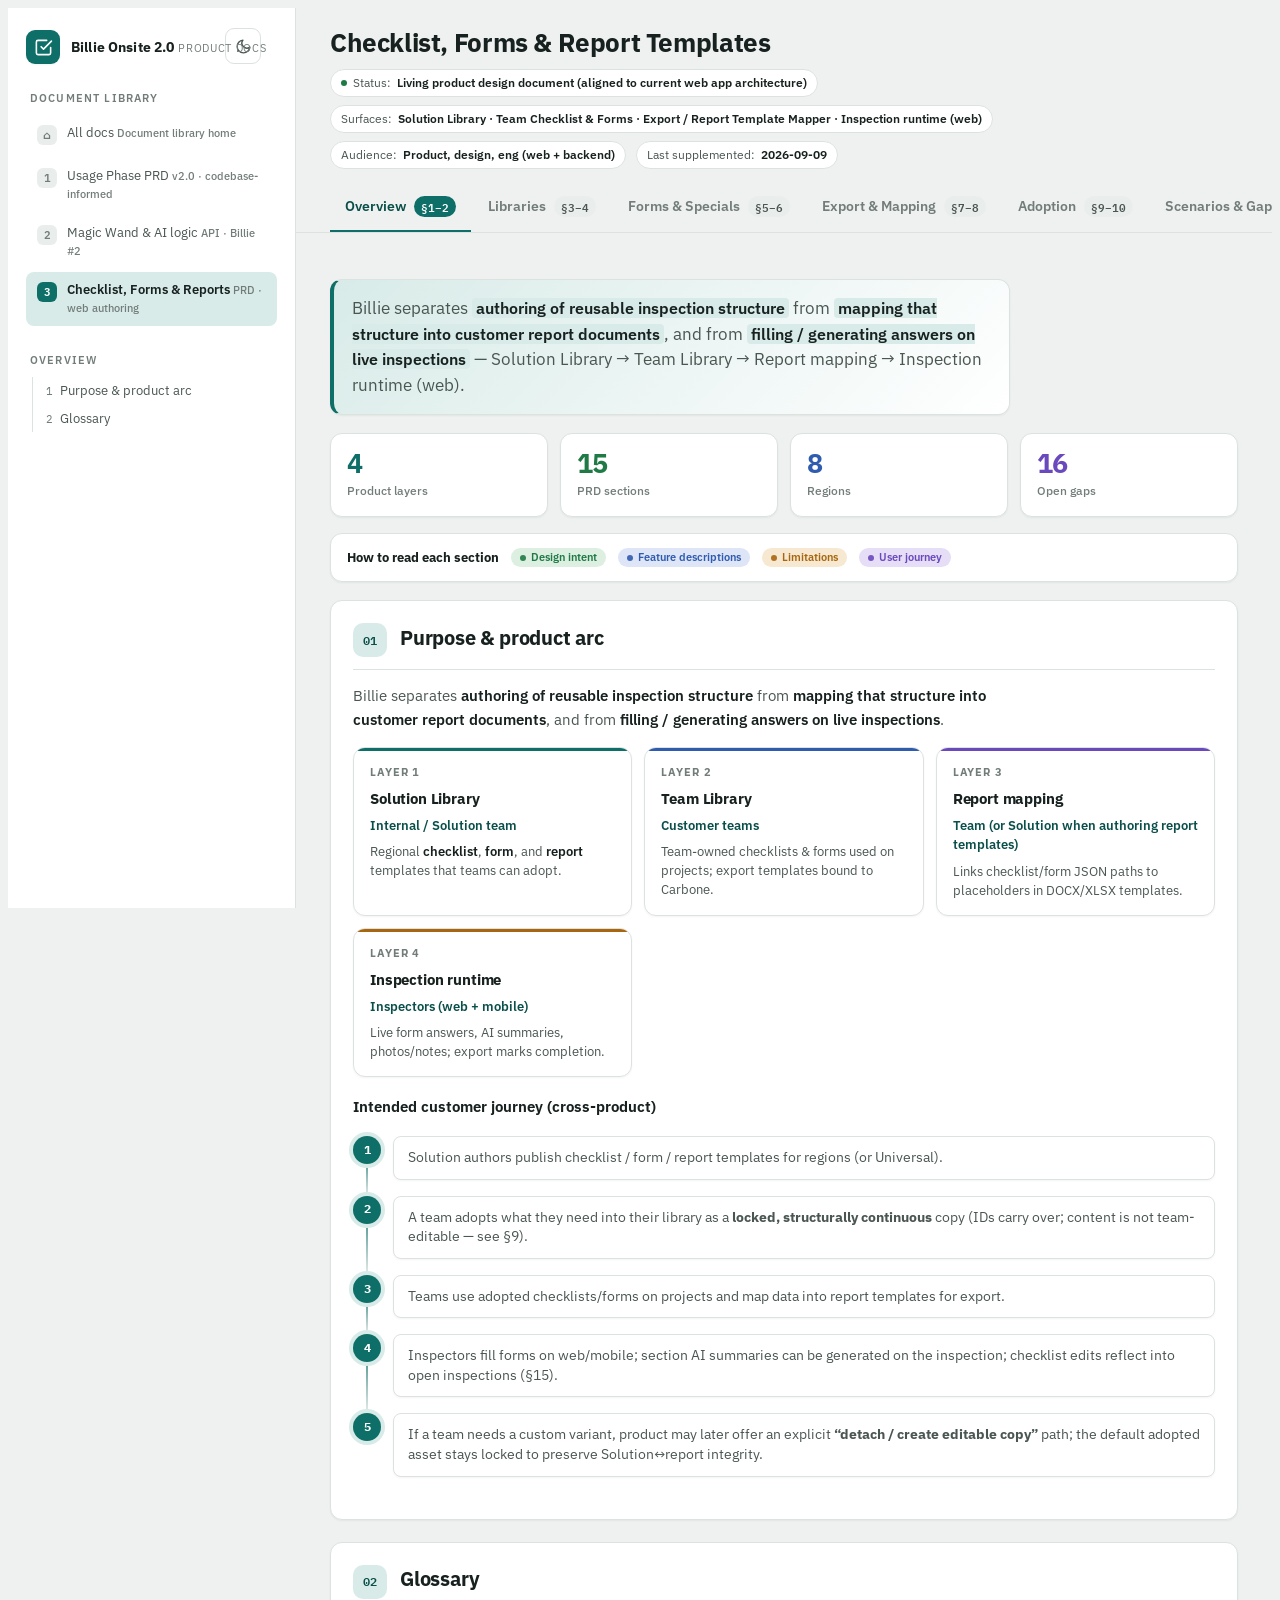
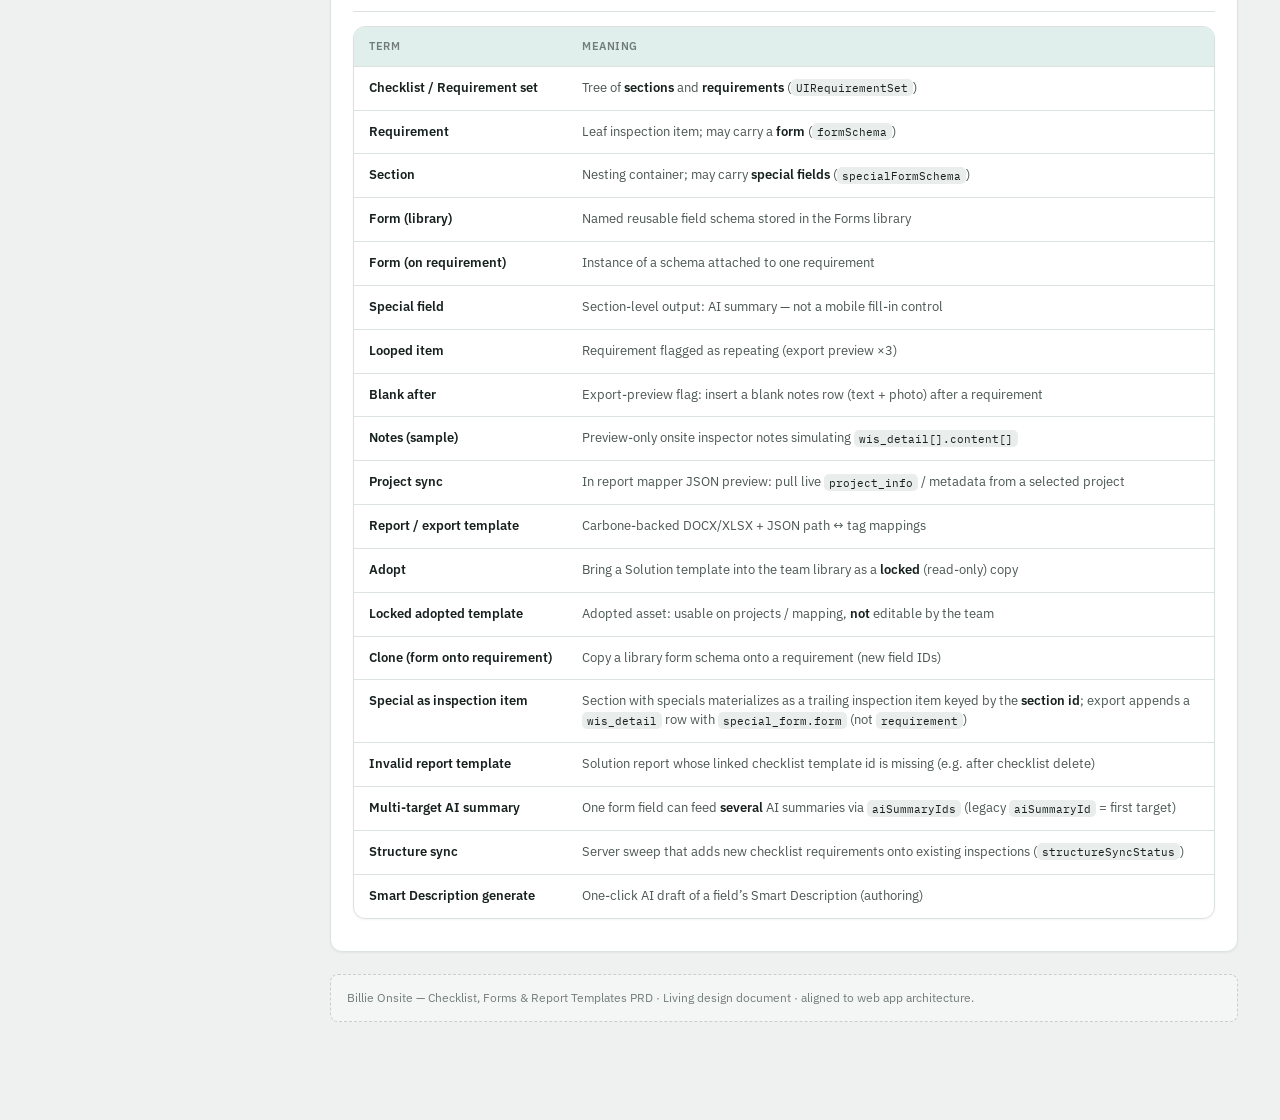
==== commit 47c78a53: "Add focused topic PRDs and docs hub with realistic UI mocks. Document roles, structure sync, image m" ====
--- a/Checklist-Forms-Report-Templates-PRD.html
+++ b/Checklist-Forms-Report-Templates-PRD.html
@@ -147,16 +147,42 @@
                 align-items: center;
                 gap: 11px;
             }
+
+            .brand__home {
+                display: flex;
+                align-items: center;
+                gap: 11px;
+                min-width: 0;
+                color: inherit;
+                text-decoration: none !important;
+                border-radius: 10px;
+                margin: -4px;
+                padding: 4px;
+                cursor: pointer;
+                position: relative;
+                z-index: 5;
+            }
+            .brand__home:hover {
+                text-decoration: none !important;
+                color: inherit;
+                background: var(--surface-2);
+            }
+            .brand__home:focus-visible {
+                outline: 2px solid var(--accent);
+                outline-offset: 2px;
+            }
             .brand__mark {
                 width: 34px;
                 height: 34px;
                 border-radius: 9px;
                 background: var(--accent);
-                color: #fff;
+                color: #fff !important;
                 display: grid;
                 place-items: center;
                 flex: none;
                 box-shadow: var(--shadow-sm);
+                pointer-events: none;
+                text-decoration: none;
             }
             .brand__mark svg {
                 width: 19px;
@@ -167,6 +193,7 @@
                 font-size: 14px;
                 letter-spacing: 0.01em;
                 line-height: 1.2;
+                color: var(--ink);
             }
             .brand__sub {
                 font-size: 11px;
@@ -175,6 +202,7 @@
                 text-transform: uppercase;
                 margin-top: 2px;
             }
+
 
             .rail-label {
                 font-size: 10.5px;
@@ -1467,17 +1495,20 @@
 
 <div class="app">
   <aside class="sidebar">
+        
     <div class="brand">
-      <span class="brand__mark" aria-hidden="true">
-        <svg viewBox="0 0 24 24" fill="none" stroke="currentColor" stroke-width="2" stroke-linecap="round" stroke-linejoin="round">
-          <path d="M9 11l3 3L22 4"/><path d="M21 12v7a2 2 0 0 1-2 2H5a2 2 0 0 1-2-2V5a2 2 0 0 1 2-2h11"/>
-        </svg>
-      </span>
-      <div>
-        <div class="brand__name">Billie Onsite 2.0</div>
-        <div class="brand__sub">Product Docs</div>
-      </div>
-      <button class="theme-toggle" id="themeBtn" aria-label="Toggle dark mode" title="Toggle theme">
+      <a href="index.html" class="brand__home" id="brandHome" aria-label="All product docs home" title="All docs">
+        <span class="brand__mark" aria-hidden="true">
+          <svg viewBox="0 0 24 24" fill="none" stroke="currentColor" stroke-width="2" stroke-linecap="round" stroke-linejoin="round">
+            <path d="M9 11l3 3L22 4"/><path d="M21 12v7a2 2 0 0 1-2 2H5a2 2 0 0 1-2-2V5a2 2 0 0 1 2-2h11"/>
+          </svg>
+        </span>
+        <span class="brand__text">
+          <span class="brand__name">Billie Onsite 2.0</span>
+          <span class="brand__sub">Product Docs</span>
+        </span>
+      </a>
+<button class="theme-toggle" id="themeBtn" aria-label="Toggle dark mode" title="Toggle theme">
         <svg id="themeIcon" viewBox="0 0 24 24" fill="none" stroke="currentColor" stroke-width="2" stroke-linecap="round" stroke-linejoin="round"><circle cx="12" cy="12" r="4"/><path d="M12 2v2M12 20v2M4.9 4.9l1.4 1.4M17.7 17.7l1.4 1.4M2 12h2M20 12h2M4.9 19.1l1.4-1.4M17.7 6.3l1.4-1.4"/></svg>
       </button>
     </div>
@@ -1485,6 +1516,14 @@
     <div class="sidebar__docs">
       <p class="rail-label">Document Library</p>
       <ul class="doc-list">
+        <li class="doc-item">
+          <a href="index.html" style="display:flex;gap:10px;align-items:flex-start;color:inherit;text-decoration:none;width:100%">
+            <span class="doc-item__idx">⌂</span>
+            <span>All docs
+              <span class="doc-item__meta">Document library home</span>
+            </span>
+          </a>
+        </li>
         <li class="doc-item">
           <a href="Inspection-Usage-Phase-PRD.html" style="display:flex;gap:10px;align-items:flex-start;color:inherit;text-decoration:none;width:100%">
             <span class="doc-item__idx">1</span>
@@ -1734,7 +1773,7 @@
 <h4 style="margin:16px 0 8px;font-size:14px;color:var(--ink)">Per-requirement export flags</h4>
 <div class="tbl-wrap"><table><thead><tr><th>Control</th><th>Storage</th><th>Effect</th></tr></thead><tbody><tr><td class="td-key"><strong>Looped item</strong></td><td><code>uiData.loopRequirement</code> (also accepts legacy <code>repeatingFindings</code> / <code>itemizedLoop</code>)</td><td>Marks requirement as duplicatable findings source. Export preview repeats the finding block <strong>×3</strong> (<code>DEFAULT_REQUIREMENT_LOOP_COUNT</code>). UI rename of older “Loop ×3”.</td></tr><tr><td class="td-key"><strong>Blank after</strong></td><td><code>uiData.insertBlankAfter</code></td><td>Inserts a blank notes item (text + photo placeholders) <strong>after</strong> this requirement in export JSON preview — useful for templates that expect spacer / freeform rows.</td></tr><tr><td class="td-key"><strong>Notes</strong></td><td><code>contentSampleData[]</code></td><td>Preview-only onsite inspector notes (text + image samples) simulating <code>wis_detail[].content[]</code>, separate from form field answers.</td></tr></tbody></table></div>
 <h4 style="margin:16px 0 8px;font-size:14px;color:var(--ink)">Project sync (JSON preview)</h4>
-<div class="tbl-wrap"><table><thead><tr><th>Control</th><th>What it does</th></tr></thead><tbody><tr><td class="td-key"><strong>Project picker</strong></td><td>Select a real team project for the preview session (<code>JsonPreviewProjectPicker</code>).</td></tr><tr><td class="td-key"><strong>Project & export fields</strong></td><td>Surfaces <code>export_info.<em></code> and <code>project_info.</em></code> (name, code, address, client, contacts) plus custom <code>project_info.metadata.*</code> from Project Setup.</td></tr><tr><td class="td-key"><strong>Sync effect</strong></td><td>Sample / Carbone payload <code>project_info</code> (and related metadata) populate from the selected project instead of empty stubs, so tag mapping previews match real report headers.</td></tr><tr><td class="td-key"><strong>Project Setup integrity</strong></td><td>Saving project details + report metadata must run <strong>sequentially</strong> (<code>updateProject</code> then <code>updateReportMetadata</code>) so parallel saves cannot wipe custom metadata.</td></tr></tbody></table></div>
+<div class="tbl-wrap"><table><thead><tr><th>Control</th><th>What it does</th></tr></thead><tbody><tr><td class="td-key"><strong>Project picker</strong></td><td>Select a real team project for the preview session (<code>JsonPreviewProjectPicker</code>).</td></tr><tr><td class="td-key"><strong>Project & export fields</strong></td><td>Surfaces <code>export_info.*</code> and <code>project_info.*</code> (name, code, address, client, contacts) plus custom <code>project_info.metadata.*</code> from Project Setup.</td></tr><tr><td class="td-key"><strong>Sync effect</strong></td><td>Sample / Carbone payload <code>project_info</code> (and related metadata) populate from the selected project instead of empty stubs, so tag mapping previews match real report headers.</td></tr><tr><td class="td-key"><strong>Project Setup integrity</strong></td><td>Saving project details + report metadata must run <strong>sequentially</strong> (<code>updateProject</code> then <code>updateReportMetadata</code>) so parallel saves cannot wipe custom metadata.</td></tr></tbody></table></div>
 <p>Built-in metadata sources include e.g. <code>export_info.templateName</code>, <code>export_info.exportAt</code>, <code>export_info.userName</code>, <code>project_info.name</code>, <code>project_info.projectCode</code>, <code>project_info.clientName</code>, and custom metadata keys.</p>
 <h4 style="margin:16px 0 8px;font-size:14px;color:var(--ink)">JSON preview panel behavior</h4>
 <ul><li>Shows the Carbone-oriented payload used for mapping: conceptually <code>export_info</code>, <code>project_info</code>, <code>wis_detail</code> (requirements / findings / forms / notes / <strong>trailing specials</strong>), <code>sp_output</code> as needed.</li><li>Form value keys use <strong>label slugs</strong>, not field UUIDs.</li><li>Media samples: file/image → URL list; signature → single URL.</li><li>Magic Wand can fill eligible blank form sample fields for denser previews.</li><li>Path ↔ tag linking uses this JSON tree as the source of truth for mapping.</li><li>Template ID pane placeholder: <strong>“Paste your template ID”</strong> (shared team + Solution editors).</li></ul>
@@ -3064,5 +3103,18 @@
 renderTC();
 </script>
 
+
+<script>
+(function () {
+  var home = document.getElementById("brandHome");
+  if (!home) return;
+  home.addEventListener("click", function (e) {
+    e.preventDefault();
+    e.stopPropagation();
+    window.location.assign("index.html");
+  });
+})();
+</script>
+
 </body>
 </html>
